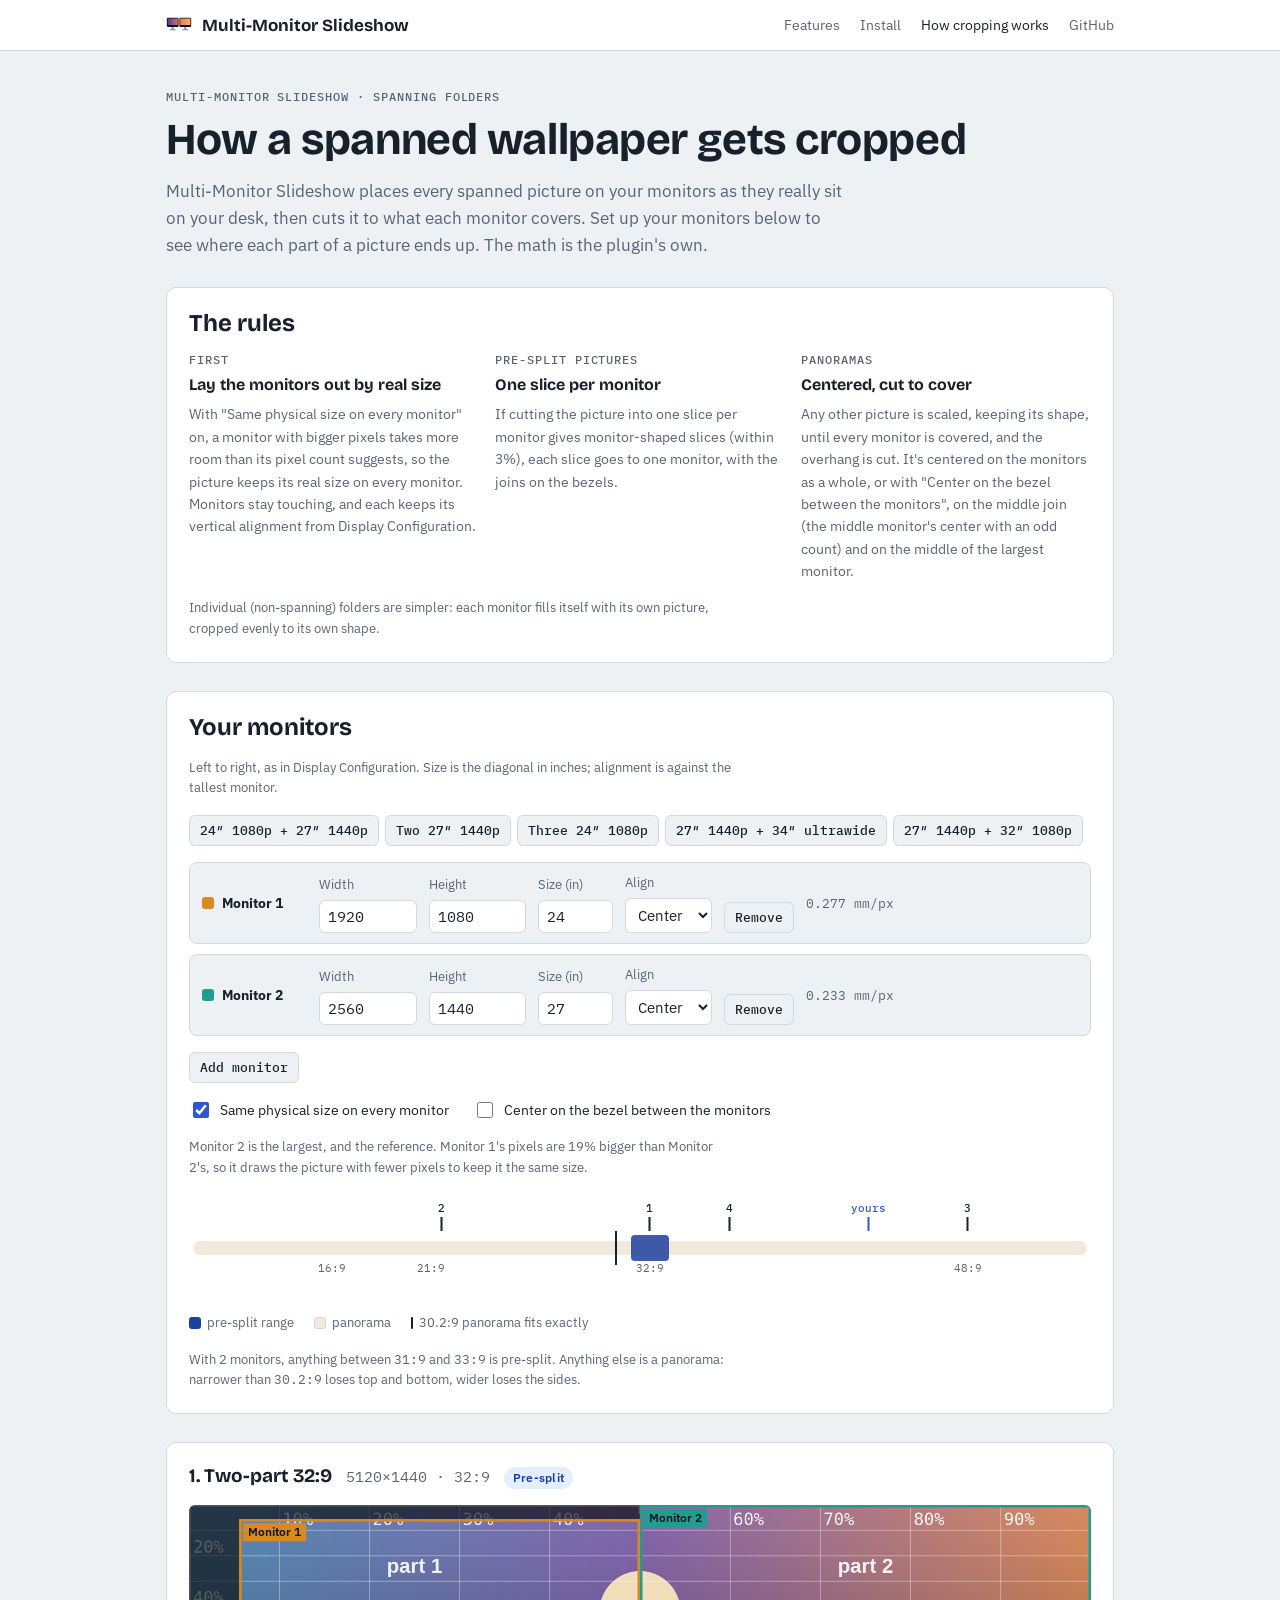
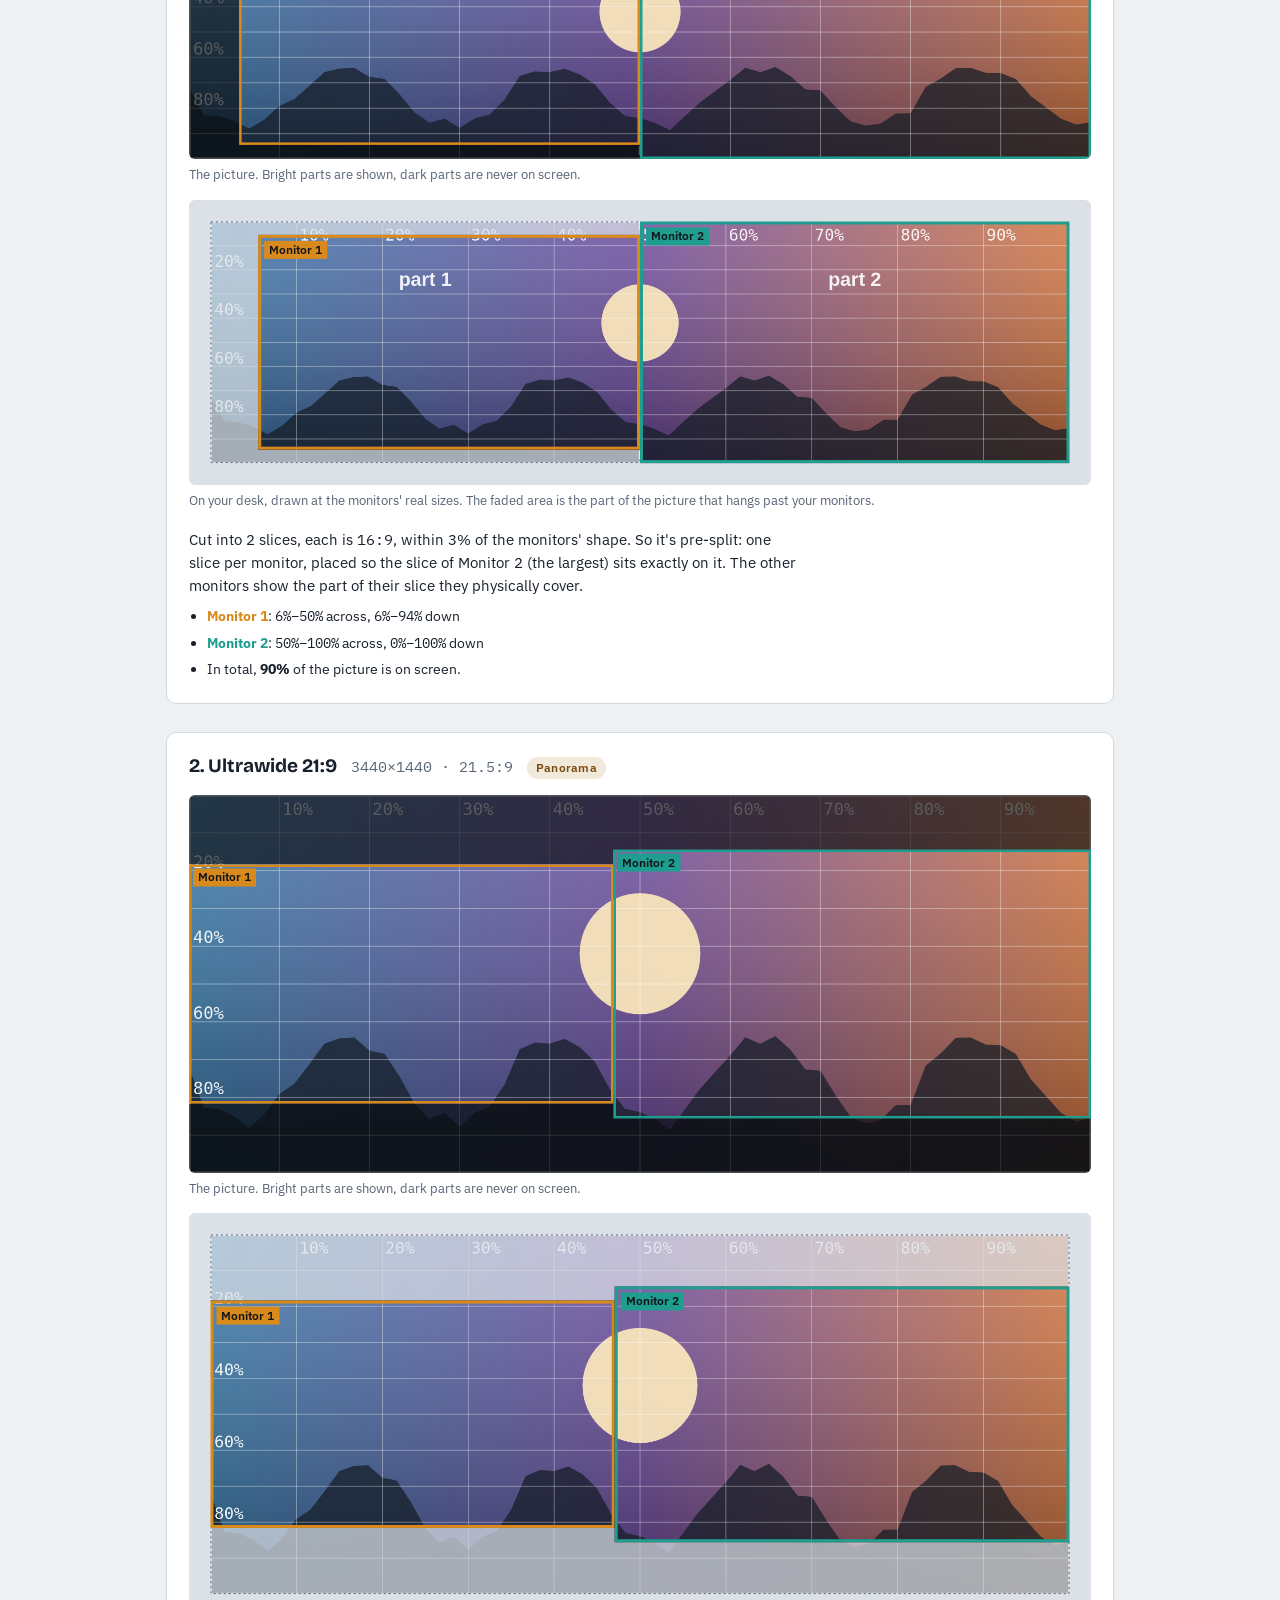
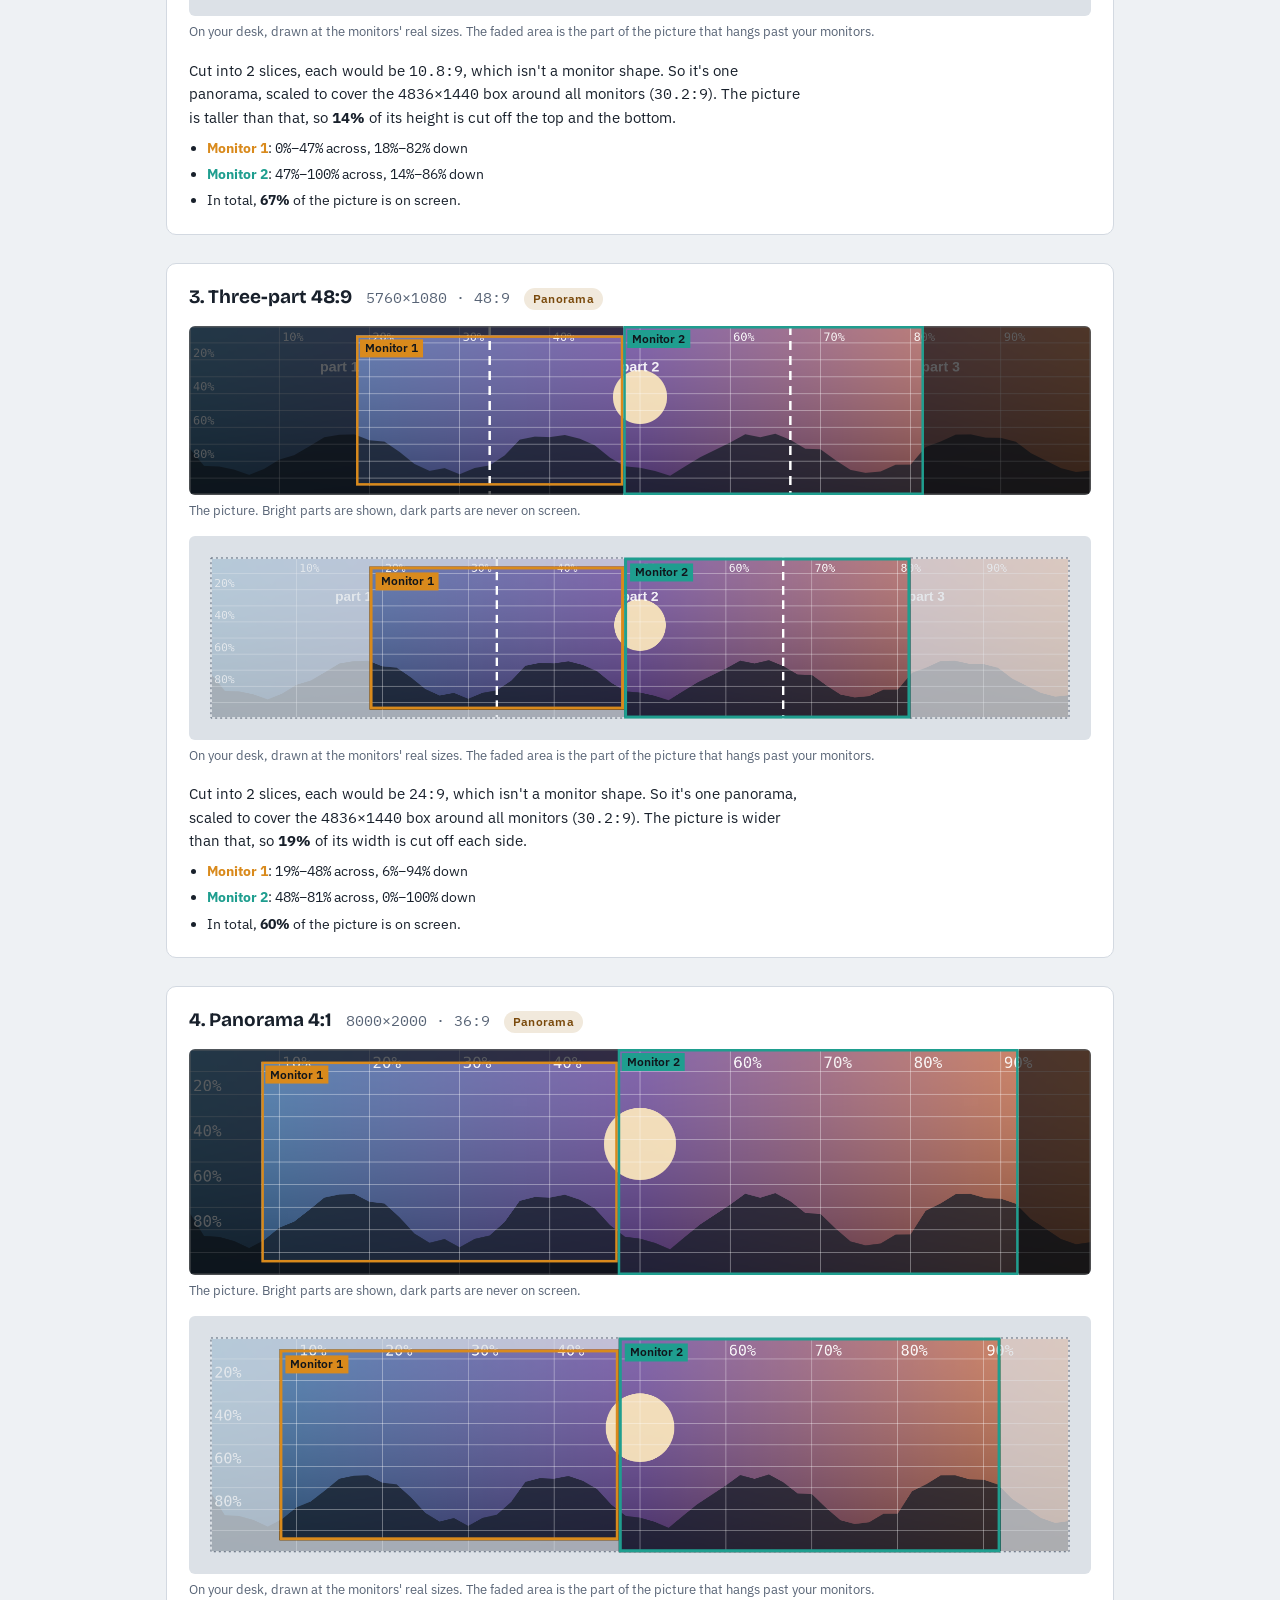
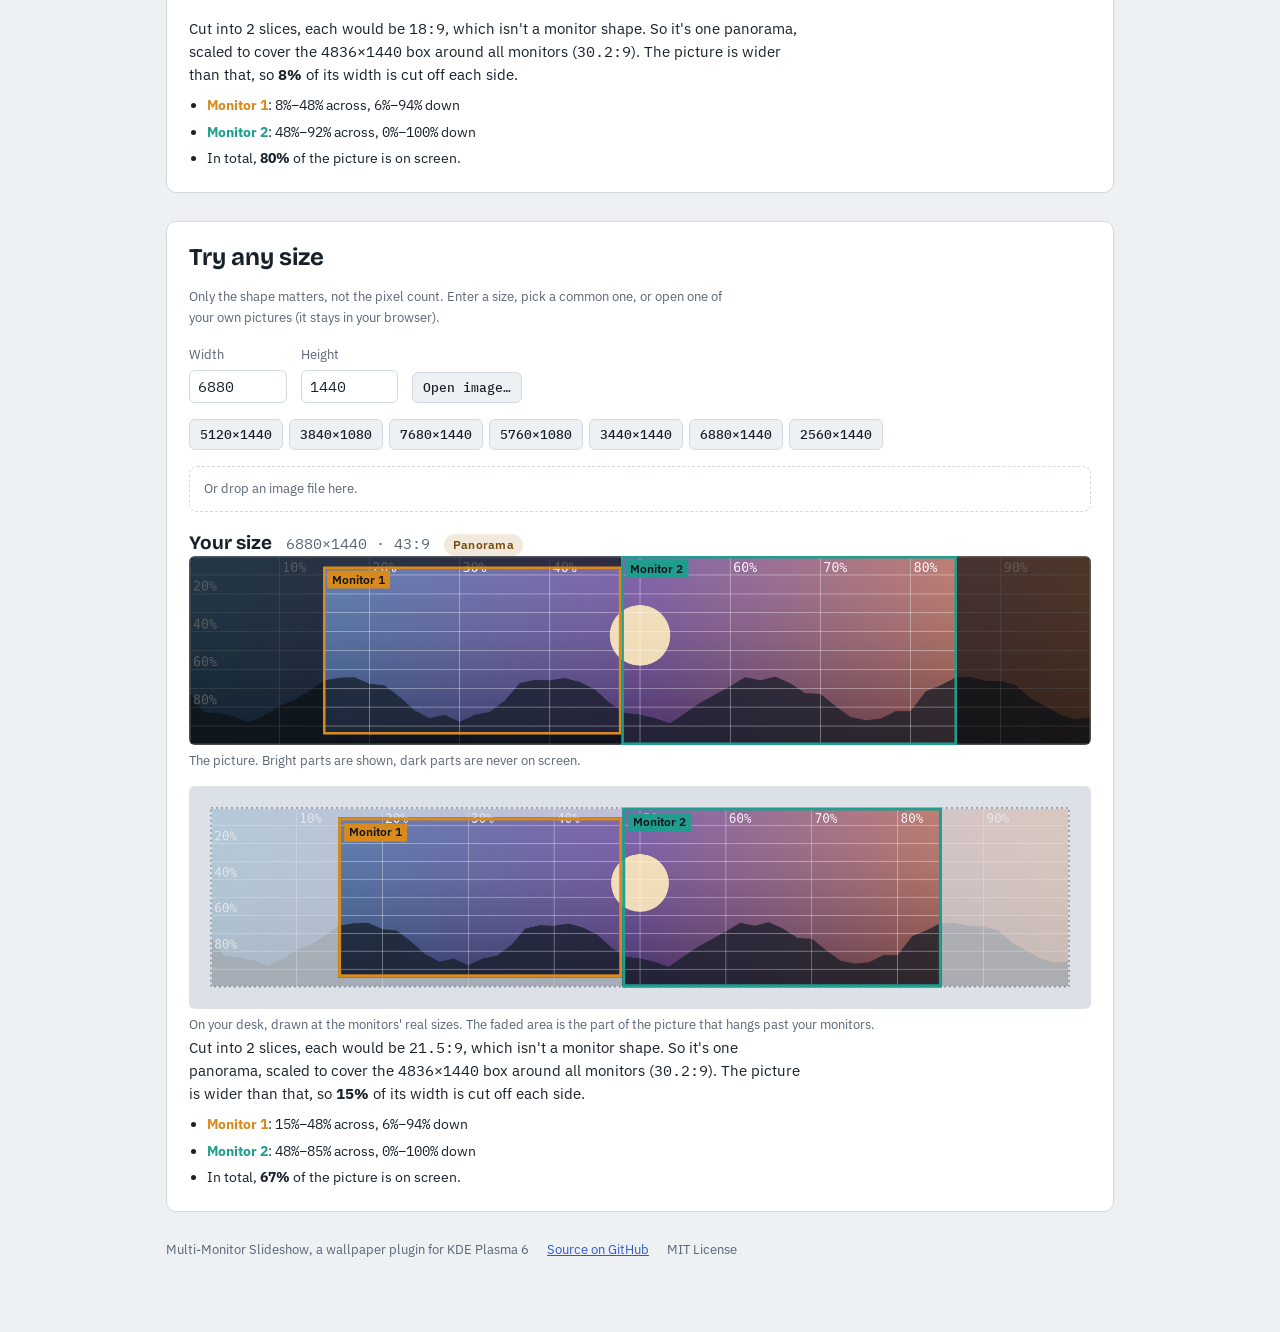
==== docs/cropping.html @ fcab21d2 "Spanned-image settings: monitor size corrections, clearer options - Monitor Sizes… lists each monito" ====
<!doctype html>
<html lang="en">
<head>
<meta charset="utf-8">
<meta name="viewport" content="width=device-width,initial-scale=1">
<title>How Cropping Works · Multi-Monitor Slideshow</title>
<meta name="description" content="How the Multi-Monitor Slideshow wallpaper plugin for KDE Plasma places a spanned picture on your monitors, with your own layout and pictures.">
<link rel="icon" href="images/icon.svg" type="image/svg+xml">
<link rel="preconnect" href="https://fonts.googleapis.com">
<link rel="preconnect" href="https://fonts.gstatic.com" crossorigin>
<link rel="stylesheet" href="https://fonts.googleapis.com/css2?family=Bricolage+Grotesque:opsz,wght@12..96,600;12..96,700&family=IBM+Plex+Mono:wght@400;500&family=IBM+Plex+Sans:wght@400;500;600&display=swap">
<link rel="stylesheet" href="style.css">
</head>
<body>
<nav class="site-nav" aria-label="Site">
  <div class="inner">
    <a class="brand" href="./"><img src="images/icon.svg" alt="">Multi-Monitor Slideshow</a>
    <a href="./#features">Features</a>
    <a href="./#install">Install</a>
    <a href="cropping.html" aria-current="page">How cropping works</a>
    <a href="https://github.com/VasilKalchev/plasma-multi-monitor-slideshow">GitHub</a>
  </div>
</nav>
<div class="wrap">
  <header class="page-head">
    <span class="eyebrow">Multi-Monitor Slideshow · spanning folders</span>
    <h1>How a spanned wallpaper gets cropped</h1>
    <p class="lede">Multi-Monitor Slideshow places every spanned picture on your monitors as they really sit on your desk, then cuts it to what each monitor covers. Set up your monitors below to see where each part of a picture ends up. The math is the plugin's own.</p>
  </header>

  <section class="panel" aria-labelledby="rules-h">
    <h2 id="rules-h">The rules</h2>
    <div class="rules">
      <div class="rule">
        <span class="eyebrow">First</span>
        <b>Lay the monitors out by real size</b>
        <p>With "Same physical size on every monitor" on, a monitor with bigger pixels takes more room than its pixel count suggests, so the picture keeps its real size on every monitor. Monitors stay touching, and each keeps its vertical alignment from Display Configuration.</p>
      </div>
      <div class="rule">
        <span class="eyebrow">Pre-split pictures</span>
        <b>One slice per monitor</b>
        <p>If cutting the picture into one slice per monitor gives monitor-shaped slices (within 3%), each slice goes to one monitor, with the joins on the bezels.</p>
      </div>
      <div class="rule">
        <span class="eyebrow">Panoramas</span>
        <b>Centered, cut to cover</b>
        <p>Any other picture is scaled, keeping its shape, until every monitor is covered, and the overhang is cut. It's centered on the monitors as a whole, or with "Center on the bezel between the monitors", on the middle join (the middle monitor's center with an odd count) and on the middle of the largest monitor.</p>
      </div>
    </div>
    <p class="note">Individual (non-spanning) folders are simpler: each monitor fills itself with its own picture, cropped evenly to its own shape.</p>
  </section>

  <section class="panel" aria-labelledby="layout-h">
    <h2 id="layout-h">Your monitors</h2>
    <p class="note">Left to right, as in Display Configuration. Size is the diagonal in inches; alignment is against the tallest monitor.</p>
    <div class="presets" id="setupPresets" aria-label="Example setups"></div>
    <div class="mons" id="mons"></div>
    <div><button type="button" id="addMon">Add monitor</button></div>
    <div class="controls">
      <label class="toggle"><input type="checkbox" id="physToggle" checked> Same physical size on every monitor</label>
      <label class="toggle"><input type="checkbox" id="joinToggle"> Center on the bezel between the monitors</label>
    </div>
    <p class="pitch" id="pitchNote"></p>
    <div class="ruler" id="ruler" aria-label="Picture shapes, as width to height"></div>
    <div class="legend" id="legend"></div>
    <p class="note" id="rulerNote"></p>
  </section>

  <div id="cases" style="display:grid;gap:28px"></div>

  <section class="panel" aria-labelledby="try-h">
    <h2 id="try-h">Try any size</h2>
    <p class="note">Only the shape matters, not the pixel count. Enter a size, pick a common one, or open one of your own pictures (it stays in your browser).</p>
    <div class="try-controls">
      <label class="field">Width <input id="tw" type="number" min="1" value="6880" inputmode="numeric"></label>
      <label class="field">Height <input id="th" type="number" min="1" value="1440" inputmode="numeric"></label>
      <label class="filebtn">Open image…<input id="tfile" type="file" accept="image/*"></label>
    </div>
    <div class="presets" id="presets"></div>
    <div class="drop" id="drop">Or drop an image file here.</div>
    <div id="tryCase"></div>
  </section>

  <footer class="site-footer">
    <span>Multi-Monitor Slideshow, a wallpaper plugin for KDE Plasma 6</span>
    <a href="https://github.com/VasilKalchev/plasma-multi-monitor-slideshow">Source on GitHub</a>
    <span>MIT License</span>
  </footer>
</div>

<script>
(function () {
  // Example layouts: resolution, diagonal in inches, and vertical alignment
  // against the tallest monitor.
  const SETUPS = [
    { label: "24″ 1080p + 27″ 1440p", mons: [[1920, 1080, 24, "center"], [2560, 1440, 27, "center"]] },
    { label: "Two 27″ 1440p", mons: [[2560, 1440, 27, "center"], [2560, 1440, 27, "center"]] },
    { label: "Three 24″ 1080p", mons: [[1920, 1080, 24, "center"], [1920, 1080, 24, "center"], [1920, 1080, 24, "center"]] },
    { label: "27″ 1440p + 34″ ultrawide", mons: [[2560, 1440, 27, "bottom"], [3440, 1440, 34, "bottom"]] },
    { label: "27″ 1440p + 32″ 1080p", mons: [[2560, 1440, 27, "bottom"], [1920, 1080, 32, "bottom"]] },
  ];
  const EXAMPLES = [
    { title: "Two-part 32:9", iw: 5120, ih: 1440 },
    { title: "Ultrawide 21:9", iw: 3440, ih: 1440 },
    { title: "Three-part 48:9", iw: 5760, ih: 1080 },
    { title: "Panorama 4:1", iw: 8000, ih: 2000 },
  ];
  const PRESETS = [[5120, 1440], [3840, 1080], [7680, 1440], [5760, 1080], [3440, 1440], [6880, 1440], [2560, 1440]];
  const MAX_MONS = 5;

  const state = {
    mons: [], join: false, phys: true,
    custom: { iw: 6880, ih: 1440, img: null },
  };
  function loadSetup(s) {
    state.mons = s.mons.map(([w, h, diag, align]) => ({ w, h, diag, align }));
  }
  loadSetup(SETUPS[0]);

  const colorOf = i => "--c-m" + (i % 5 + 1);
  const valid = m => m.w > 0 && m.h > 0 && m.diag > 0;

  // Monitors in Display Configuration terms: pixel positions, left to right.
  function screens() {
    const ms = state.mons;
    const maxH = Math.max(...ms.map(m => m.h));
    let x = 0;
    return ms.map((m, i) => {
      const mmW = m.diag * 25.4 * m.w / Math.hypot(m.w, m.h);
      const y = m.align === "top" ? 0 : m.align === "bottom" ? maxH - m.h : Math.round((maxH - m.h) / 2);
      const s = { i, name: "Monitor " + (i + 1), x, y, w: m.w, h: m.h, mmW, diag: m.diag, density: m.w / mmW, color: colorOf(i) };
      x += m.w;
      return s;
    });
  }

  // ---- geometry: a straight port of desk.js and computeGeomFor() in main.qml ----
  function deskLayout(sc) {
    const list = sc.map(s => ({ ...s }));
    const known = list.every(d => isFinite(d.density) && d.density > 0);
    const usePhys = state.phys && known;
    const size = d => usePhys ? (d.w / d.density) * (d.h / d.density) : d.w * d.h;
    let ref = null;
    list.forEach(d => { if (!ref || size(d) > size(ref)) ref = d; });
    list.sort((a, b) => (a.x - b.x) || (a.y - b.y));
    const refIndex = list.indexOf(ref);
    list.forEach(e => {
      e.f = usePhys ? ref.density / e.density : 1;
      e.dw = e.w * e.f; e.dh = e.h * e.f;
      const dh = ref.h - e.h;
      e.dy = Math.abs(dh) < 1 ? e.y : ref.y + (e.y - ref.y) / dh * (ref.h - e.dh);
    });
    ref.dx = ref.x;
    for (let l = refIndex - 1; l >= 0; l--) {
      const gap = list[l + 1].x - (list[l].x + list[l].w);
      list[l].dx = list[l + 1].dx - gap - list[l].dw;
    }
    for (let r = refIndex + 1; r < list.length; r++) {
      const gap = list[r].x - (list[r - 1].x + list[r - 1].w);
      list[r].dx = list[r - 1].dx + list[r - 1].dw + gap;
    }
    let x0 = Infinity, y0 = Infinity, x1 = -Infinity, y1 = -Infinity;
    list.forEach(e => { x0 = Math.min(x0, e.dx); y0 = Math.min(y0, e.dy); x1 = Math.max(x1, e.dx + e.dw); y1 = Math.max(y1, e.dy + e.dh); });
    return { list, ref, refIndex, box: { x: x0, y: y0, w: x1 - x0, h: y1 - y0 } };
  }
  function middleJoinX(desk) {
    const n = desk.list.length;
    if (n % 2 === 0) return desk.list[n / 2].dx;
    const mid = desk.list[(n - 1) / 2];
    return mid.dx + mid.dw / 2;
  }
  function joinBox(desk) {
    const cx = middleJoinX(desk), cy = desk.ref.dy + desk.ref.dh / 2, b = desk.box;
    const hw = Math.max(cx - b.x, b.x + b.w - cx), hh = Math.max(cy - b.y, b.y + b.h - cy);
    return { x: cx - hw, y: cy - hh, w: 2 * hw, h: 2 * hh };
  }
  // Where the picture sits on the desk for one monitor: the kind of
  // placement, its box, and desk = origin + source * k.
  function place(desk, me, iw, ih) {
    const n = desk.list.length;
    let kind, box, stretch = false;
    const unitAspect = (iw / n) / ih, myAspect = me.w / me.h;
    if (Math.abs(unitAspect - myAspect) / myAspect < 0.03) {
      kind = "split"; stretch = true;
      box = { x: desk.ref.dx - desk.refIndex * desk.ref.dw, y: desk.ref.dy, w: desk.ref.dw * n, h: desk.ref.dh };
    } else if (state.join) { kind = "join"; box = joinBox(desk); }
    else { kind = "pano"; box = desk.box; }
    if (stretch) return { kind, box, ox: box.x, oy: box.y, kx: box.w / iw, ky: box.h / ih };
    const s = Math.max(box.w / iw, box.h / ih);
    return { kind, box, ox: box.x + (box.w - iw * s) / 2, oy: box.y + (box.h - ih * s) / 2, kx: s, ky: s };
  }
  function clipRect(r, c) {
    const x0 = Math.max(r.x, c.x), y0 = Math.max(r.y, c.y), x1 = Math.min(r.x + r.w, c.x + c.w), y1 = Math.min(r.y + r.h, c.y + c.h);
    return x1 > x0 && y1 > y0 ? { x: x0, y: y0, w: x1 - x0, h: y1 - y0 } : null;
  }
  // The part of the picture a monitor shows (src, in picture pixels), and
  // where that lands on the desk (dst).
  function region(me, p, iw, ih) {
    const vis = clipRect({ x: me.dx, y: me.dy, w: me.dw, h: me.dh }, p.box);
    if (!vis) return null;
    const src = clipRect({ x: (vis.x - p.ox) / p.kx, y: (vis.y - p.oy) / p.ky, w: vis.w / p.kx, h: vis.h / p.ky }, { x: 0, y: 0, w: iw, h: ih });
    if (!src) return null;
    return { src, dst: { x: p.ox + src.x * p.kx, y: p.oy + src.y * p.ky, w: src.w * p.kx, h: src.h * p.ky } };
  }
  function analyse(iw, ih) {
    const desk = deskLayout(screens());
    const per = desk.list.map(me => { const p = place(desk, me, iw, ih); return { me, p, reg: region(me, p, iw, ih) }; });
    const kinds = [...new Set(per.map(q => q.p.kind))];
    return { desk, per, kind: kinds.length === 1 ? kinds[0] : "mixed" };
  }

  // ---- drawing ----
  const css = n => getComputedStyle(document.documentElement).getPropertyValue(n).trim();
  const fmt = v => v.toFixed(2).replace(/0$/, "");
  // A shape as width:9, like 16:9 or 32:9.
  const ar = r => { const v = Math.round(r * 90) / 10; return (Number.isInteger(v) ? v : v.toFixed(1)) + ":9"; };
  const pct = v => Math.round(v * 100) + "%";
  const R = v => Math.round(v);

  const patternCache = new Map();
  function pattern(iw, ih, seams) {
    const key = iw + "x" + ih + ":" + seams;
    if (patternCache.has(key)) return patternCache.get(key);
    const W = 1800, H = Math.max(60, Math.round(W * ih / iw));
    const c = document.createElement("canvas"); c.width = W; c.height = H;
    const x = c.getContext("2d");
    const g = x.createLinearGradient(0, 0, W, 0);
    g.addColorStop(0, "hsl(205,55%,42%)"); g.addColorStop(0.5, "hsl(265,38%,44%)"); g.addColorStop(1, "hsl(22,62%,52%)");
    x.fillStyle = g; x.fillRect(0, 0, W, H);
    const v = x.createLinearGradient(0, 0, 0, H);
    v.addColorStop(0, "rgba(255,255,255,0.18)"); v.addColorStop(1, "rgba(0,0,0,0.35)");
    x.fillStyle = v; x.fillRect(0, 0, W, H);
    const r = Math.min(H, W) * 0.16;
    x.fillStyle = "rgba(255,236,190,0.9)"; x.beginPath(); x.arc(W / 2, H * 0.42, r, 0, 7); x.fill();
    let seed = 7; const rnd = () => (seed = (seed * 16807) % 2147483647) / 2147483647;
    x.fillStyle = "rgba(20,28,38,0.72)"; x.beginPath(); x.moveTo(0, H);
    for (let i = 0; i <= 60; i++) x.lineTo(W * i / 60, H * (0.72 + 0.12 * Math.sin(i * 0.45) + 0.06 * rnd()));
    x.lineTo(W, H); x.fill();
    x.strokeStyle = "rgba(255,255,255,0.35)"; x.lineWidth = 2;
    const fs = Math.max(14, Math.min(34, H * 0.07));
    x.font = `500 ${fs}px "IBM Plex Mono", monospace`; x.fillStyle = "rgba(255,255,255,0.9)";
    for (let i = 1; i < 10; i++) {
      const gx = W * i / 10; x.beginPath(); x.moveTo(gx, 0); x.lineTo(gx, H); x.stroke();
      x.fillText(i * 10 + "%", gx + 6, fs + 6);
      const gy = H * i / 10; x.beginPath(); x.moveTo(0, gy); x.lineTo(W, gy); x.stroke();
      if (i % 2 === 0 && H > 160) x.fillText(i * 10 + "%", 8, gy - 6);
    }
    x.strokeStyle = "rgba(255,255,255,0.8)"; x.lineWidth = 3; x.strokeRect(1.5, 1.5, W - 3, H - 3);
    if (seams > 1) {
      x.setLineDash([18, 12]); x.strokeStyle = "#fff"; x.lineWidth = 5;
      for (let k = 1; k < seams; k++) { x.beginPath(); x.moveTo(W * k / seams, 0); x.lineTo(W * k / seams, H); x.stroke(); }
      x.setLineDash([]);
      x.font = `600 ${fs * 1.2}px "IBM Plex Sans", sans-serif`; x.textAlign = "center";
      for (let k = 0; k < seams; k++) x.fillText("part " + (k + 1), W * (k + 0.5) / seams, H * 0.2 + fs);
      x.textAlign = "start";
    }
    patternCache.set(key, c);
    return c;
  }
  // A picture made of monitor-shaped parts gets its joins drawn, so you can
  // see where they land.
  function seamsFor(iw, ih) {
    for (let n = 2; n <= MAX_MONS; n++) {
      if (state.mons.some(m => Math.abs((iw / n) / ih - m.w / m.h) / (m.w / m.h) < 0.03)) return n;
    }
    return 0;
  }
  function setupCanvas(cv, aspect) {
    const w = cv.clientWidth || cv.parentElement.clientWidth || 600;
    const h = Math.max(50, Math.round(w / aspect));
    const dpr = window.devicePixelRatio || 1;
    cv.style.height = h + "px"; cv.width = Math.round(w * dpr); cv.height = Math.round(h * dpr);
    const ctx = cv.getContext("2d"); ctx.setTransform(dpr, 0, 0, dpr, 0, 0);
    return { ctx, w, h };
  }
  function label(ctx, text, x, y, color, maxW) {
    ctx.font = '600 12px "IBM Plex Sans", sans-serif';
    const tw = Math.min(ctx.measureText(text).width, maxW ? maxW - 8 : 999);
    if (tw < 12) return;
    ctx.fillStyle = color; ctx.fillRect(x, y, tw + 10, 18);
    ctx.fillStyle = "#10151b"; ctx.fillText(text, x + 5, y + 13, tw);
  }
  function imageFor(spec) { return spec.img || pattern(spec.iw, spec.ih, seamsFor(spec.iw, spec.ih)); }

  function drawSource(cv, spec, A) {
    const { ctx, w, h } = setupCanvas(cv, spec.iw / spec.ih);
    const img = imageFor(spec);
    const sx = img.width / spec.iw, sy = img.height / spec.ih, kx = w / spec.iw, ky = h / spec.ih;
    ctx.drawImage(img, 0, 0, w, h);
    ctx.fillStyle = "rgba(8,11,15,0.66)"; ctx.fillRect(0, 0, w, h);
    A.per.forEach(q => { if (!q.reg) return; const r = q.reg.src;
      ctx.drawImage(img, r.x * sx, r.y * sy, r.w * sx, r.h * sy, r.x * kx, r.y * ky, r.w * kx, r.h * ky); });
    A.per.forEach(q => { if (!q.reg) return; const r = q.reg.src, col = css(q.me.color);
      ctx.strokeStyle = col; ctx.lineWidth = 2.5; ctx.strokeRect(r.x * kx + 1.25, r.y * ky + 1.25, r.w * kx - 2.5, r.h * ky - 2.5);
      if (r.h * ky > 24) label(ctx, q.me.name, r.x * kx + 4, r.y * ky + 4, col, r.w * kx); });
  }

  function drawDesk(cv, spec, A) {
    const ref = A.per.find(q => q.me === A.desk.ref) || A.per[0];
    const p = ref.p, gr = { x: p.ox, y: p.oy, w: spec.iw * p.kx, h: spec.ih * p.ky };
    const rects = [A.desk.box, gr];
    let x0 = Math.min(...rects.map(r => r.x)), y0 = Math.min(...rects.map(r => r.y));
    let x1 = Math.max(...rects.map(r => r.x + r.w)), y1 = Math.max(...rects.map(r => r.y + r.h));
    const pad = (x1 - x0) * 0.025; x0 -= pad; x1 += pad; y0 -= pad; y1 += pad;
    const { ctx, w } = setupCanvas(cv, (x1 - x0) / (y1 - y0));
    const k = w / (x1 - x0), T = (x, y) => [(x - x0) * k, (y - y0) * k];
    const img = imageFor(spec), sx = img.width / spec.iw, sy = img.height / spec.ih;
    ctx.globalAlpha = 0.28; const [gx, gy] = T(gr.x, gr.y); ctx.drawImage(img, gx, gy, gr.w * k, gr.h * k); ctx.globalAlpha = 1;
    ctx.strokeStyle = css("--muted"); ctx.lineWidth = 1; ctx.setLineDash([2, 3]); ctx.strokeRect(gx + .5, gy + .5, gr.w * k - 1, gr.h * k - 1); ctx.setLineDash([]);
    A.per.forEach(q => {
      const m = q.me, [mx, my] = T(m.dx, m.dy);
      ctx.fillStyle = "#000"; ctx.fillRect(mx, my, m.dw * k, m.dh * k);
      if (q.reg) { const r = q.reg.src, d = q.reg.dst, [dx, dy] = T(d.x, d.y);
        ctx.drawImage(img, r.x * sx, r.y * sy, r.w * sx, r.h * sy, dx, dy, d.w * k, d.h * k); }
      const col = css(m.color);
      ctx.strokeStyle = col; ctx.lineWidth = 3; ctx.strokeRect(mx + 1.5, my + 1.5, m.dw * k - 3, m.dh * k - 3);
      label(ctx, m.name, mx + 6, my + 6, col, m.dw * k);
    });
  }

  function explain(spec, A) {
    const { iw, ih } = spec, a = iw / ih, n = A.per.length, ref = A.desk.ref, out = [];
    const refName = n > 1 ? `${ref.name} (the largest)` : ref.name;
    const cut = (box) => {
      const ba = box.w / box.h;
      if (a > ba * 1.001) return `The picture is wider than that, so <b>${pct((1 - ba / a) / 2)}</b> of its width is cut off each side.`;
      if (a < ba * 0.999) return `The picture is taller than that, so <b>${pct((1 - a / ba) / 2)}</b> of its height is cut off the top and the bottom.`;
      return `The picture has exactly that shape, so it fits without cutting.`;
    };
    if (A.kind === "join") {
      const b = A.per[0].p.box;
      out.push(`<p>${n > 1 ? `Cut into ${n} slices, each would be <span class="num">${ar((iw / n) / ih)}</span>, which isn't a monitor shape. So it's a panorama. ` : ""}Centered on the ${n % 2 === 0 ? "middle join" : "middle monitor"} and on the middle of ${refName}, it has to cover a <span class="num">${R(b.w)}×${R(b.h)}</span> box (<span class="num">${ar(b.w / b.h)}</span>, in ${ref.name}'s pixels) to reach every monitor. ${cut(b)}</p>`);
    } else if (A.kind === "split") {
      out.push(n > 1
        ? `<p>Cut into ${n} slices, each is <span class="num">${ar((iw / n) / ih)}</span>, within 3% of the monitors' shape. So it's pre-split: one slice per monitor, placed so the slice of ${refName} sits exactly on it. The other monitors show the part of their slice they physically cover.</p>`
        : `<p>The picture has the monitor's shape (within 3%), so it fills the monitor.</p>`);
    } else if (A.kind === "pano") {
      const b = A.desk.box;
      out.push(`<p>${n > 1 ? `Cut into ${n} slices, each would be <span class="num">${ar((iw / n) / ih)}</span>, which isn't a monitor shape. So it's one panorama, scaled` : "It's scaled"} to cover the <span class="num">${R(b.w)}×${R(b.h)}</span> box around ${n > 1 ? "all monitors" : "the monitor"} (<span class="num">${ar(b.w / b.h)}</span>). ${cut(b)}</p>`);
    } else {
      out.push(`<p>Your monitors have different shapes, and each runs the pre-split test against its own shape: this picture is pre-split for some and a panorama for others. Expect a mismatch at the joins.</p>`);
    }
    const tot = A.per.reduce((s, q) => s + (q.reg ? q.reg.src.w * q.reg.src.h : 0), 0) / (iw * ih);
    out.push(`<ul>${A.per.map(q => q.reg
      ? `<li><b style="color:var(${q.me.color})">${q.me.name}</b>: <span class="num">${pct(q.reg.src.x / iw)}–${pct((q.reg.src.x + q.reg.src.w) / iw)}</span> across, <span class="num">${pct(q.reg.src.y / ih)}–${pct((q.reg.src.y + q.reg.src.h) / ih)}</span> down</li>`
      : `<li><b>${q.me.name}</b>: nothing</li>`).join("")}<li>In total, <b>${pct(Math.min(1, tot))}</b> of the picture is on screen.</li></ul>`);
    return out.join("");
  }

  const KIND_CHIP = { join: ["pano", "Panorama on the join"], split: ["split", "Pre-split"], pano: ["pano", "Panorama"], mixed: ["pano", "Mixed"] };
  function renderCase(host, spec) {
    const A = analyse(spec.iw, spec.ih), [cls, txt] = KIND_CHIP[A.kind];
    host.innerHTML = `
      <div class="case-head"><h3></h3><span class="num" style="color:var(--muted)">${spec.sizeLabel} · ${ar(spec.iw / spec.ih)}</span><span class="chip ${cls}">${txt}</span></div>
      <div class="views">
        <figure><canvas class="c-src"></canvas><figcaption>The picture. Bright parts are shown, dark parts are never on screen.</figcaption></figure>
        <figure><canvas class="c-desk"></canvas><figcaption>On your desk, drawn at the monitors' real sizes. The faded area is the part of the picture that hangs past your monitors.</figcaption></figure>
      </div>
      <div class="facts">${explain(spec, A)}</div>`;
    host.querySelector("h3").textContent = spec.title;
    drawSource(host.querySelector(".c-src"), spec, A);
    drawDesk(host.querySelector(".c-desk"), spec, A);
  }

  // ---- monitor editor ----
  const monsEl = document.getElementById("mons");
  function renderMonitors() {
    monsEl.innerHTML = "";
    state.mons.forEach((m, i) => {
      const row = document.createElement("div");
      row.className = "monrow";
      row.innerHTML = `
        <span class="mon"><i class="sw" style="background:var(${colorOf(i)})"></i><b>Monitor ${i + 1}</b></span>
        <label class="field">Width <input type="number" min="1" inputmode="numeric" data-f="w" value="${m.w}"></label>
        <label class="field">Height <input type="number" min="1" inputmode="numeric" data-f="h" value="${m.h}"></label>
        <label class="field">Size (in) <input class="short" type="number" min="1" step="0.1" inputmode="decimal" data-f="diag" value="${m.diag}"></label>
        <label class="field">Align <select data-f="align">
          <option value="top">Top</option><option value="center">Center</option><option value="bottom">Bottom</option>
        </select></label>
        <button type="button" class="rm" aria-label="Remove monitor ${i + 1}">Remove</button>
        <span class="num dim" data-pitch></span>`;
      row.querySelector("select").value = m.align;
      row.querySelectorAll("[data-f]").forEach(el => el.addEventListener("input", () => {
        const f = el.dataset.f;
        m[f] = f === "align" ? el.value : parseFloat(el.value);
        if (state.mons.every(valid)) renderAll();
      }));
      const rm = row.querySelector(".rm");
      rm.disabled = state.mons.length <= 1;
      rm.addEventListener("click", () => { state.mons.splice(i, 1); renderMonitors(); renderAll(); });
      monsEl.appendChild(row);
    });
    document.getElementById("addMon").disabled = state.mons.length >= MAX_MONS;
  }
  document.getElementById("addMon").addEventListener("click", () => {
    const last = state.mons[state.mons.length - 1];
    state.mons.push({ ...last });
    renderMonitors(); renderAll();
  });
  const setupEl = document.getElementById("setupPresets");
  SETUPS.forEach(s => {
    const b = document.createElement("button"); b.type = "button"; b.textContent = s.label;
    b.addEventListener("click", () => { loadSetup(s); renderMonitors(); renderAll(); });
    setupEl.appendChild(b);
  });

  // ---- setup panel ----
  function renderSetup() {
    const sc = screens(), desk = deskLayout(sc), n = sc.length;
    monsEl.querySelectorAll("[data-pitch]").forEach((el, i) => {
      el.textContent = sc[i] ? `${(sc[i].mmW / sc[i].w).toFixed(3)} mm/px` : "";
    });
    const ref = desk.ref, others = desk.list.filter(s => s !== ref);
    const ratio = s => ref.density / s.density;
    const differ = others.filter(s => Math.abs(ratio(s) - 1) > 0.005);
    const bigger = s => `${s.name}'s pixels are ${pct(Math.abs(ratio(s) - 1))} ${ratio(s) > 1 ? "bigger" : "smaller"} than ${ref.name}'s`;
    let pitch;
    if (n === 1) pitch = "With one monitor, spanned pictures are placed like individual ones.";
    else if (differ.length === 0) pitch = `All monitors have the same pixel size, so the picture is laid out pixel for pixel. ${ref.name} is the reference.`;
    else if (state.phys) pitch = `${ref.name} is the largest, and the reference. ` + differ.map(s => `${bigger(s)}, so it draws the picture with ${ratio(s) > 1 ? "fewer" : "more"} pixels to keep it the same size.`).join(" ");
    else pitch = `Pixel for pixel: ${differ.map(s => `${bigger(s)}, so the picture looks ${pct(Math.abs(ratio(s) - 1))} ${ratio(s) > 1 ? "bigger" : "smaller"} there.`).join(" ")}`;
    document.getElementById("pitchNote").textContent = pitch;

    const shapes = [...new Set(desk.list.map(s => (s.w / s.h).toFixed(4)))].map(Number);
    const b = state.join ? joinBox(desk) : desk.box, fa = b.w / b.h;
    const aspects = [fa, n * Math.max(...shapes) * 1.03, state.custom.iw / state.custom.ih, ...EXAMPLES.map(e => e.iw / e.ih)];
    const lo = 1, hi = Math.max(5, Math.ceil(Math.max(...aspects) + 0.5));
    const P = v => ((Math.min(hi, Math.max(lo, v)) - lo) / (hi - lo) * 100) + "%";
    let html = `<div class="track"></div>`;
    shapes.forEach(m => { const x = n * m * 0.97, y = n * m * 1.03; html += `<div class="band" style="left:${P(x)};width:calc(${P(y)} - ${P(x)})"></div>`; });
    html += `<div class="fit" style="left:${P(fa)}"></div>`;
    const legend = `<span><i class="sw" style="background:var(--chip-split-ink)"></i>pre-split range</span><span><i class="sw" style="background:var(--chip-pano);border:1px solid var(--line)"></i>panorama</span><span><i class="sw" style="background:var(--ink);width:2px"></i>${ar(fa)} panorama fits exactly</span>`;
    const pano = `Anything else is a panorama${state.join ? ", centered on the join" : ""}: narrower than <span class="num">${ar(fa)}</span> loses top and bottom, wider loses the sides.`;
    const note = shapes.length === 1
      ? `With ${n} monitor${n > 1 ? "s" : ""}, anything between <span class="num">${ar(n * shapes[0] * 0.97)}</span> and <span class="num">${ar(n * shapes[0] * 1.03)}</span> is pre-split. ${pano}`
      : `Your monitors have different shapes, so each runs the pre-split test for its own shape (one band each). ${pano}`;
    [16, 21, 32, 48, 64].forEach(w => { if (w / 9 > lo && w / 9 <= hi) html += `<span class="tick" style="left:${P(w / 9)}">${w}:9</span>`; });
    EXAMPLES.forEach((e, i) => { html += `<span class="mk" style="left:${P(e.iw / e.ih)}">${i + 1}</span>`; });
    const c = state.custom; html += `<span class="mk" style="left:${P(c.iw / c.ih)};color:var(--accent)">yours</span>`;
    document.getElementById("ruler").innerHTML = html;
    document.getElementById("legend").innerHTML = legend;
    document.getElementById("rulerNote").innerHTML = note;
  }

  // ---- page ----
  const casesEl = document.getElementById("cases");
  const hosts = EXAMPLES.map(() => { const d = document.createElement("section"); d.className = "case"; casesEl.appendChild(d); return d; });
  const tryHost = document.getElementById("tryCase");
  function renderTry() {
    const c = state.custom;
    renderCase(tryHost, { title: c.img ? c.label : "Your size", sizeLabel: `${c.iw}×${c.ih}`, iw: c.iw, ih: c.ih, img: c.img });
  }
  function renderAll() {
    renderSetup();
    EXAMPLES.forEach((e, i) => renderCase(hosts[i], { ...e, title: `${i + 1}. ${e.title}`, sizeLabel: `${e.iw}×${e.ih}` }));
    renderTry();
  }

  document.getElementById("joinToggle").addEventListener("change", e => { state.join = e.target.checked; renderAll(); });
  document.getElementById("physToggle").addEventListener("change", e => { state.phys = e.target.checked; renderAll(); });
  const tw = document.getElementById("tw"), th = document.getElementById("th");
  function fromInputs() {
    const w = parseInt(tw.value, 10), h = parseInt(th.value, 10);
    if (w > 0 && h > 0) { state.custom = { iw: w, ih: h, img: null }; renderSetup(); renderTry(); }
  }
  tw.addEventListener("input", fromInputs); th.addEventListener("input", fromInputs);
  const pre = document.getElementById("presets");
  PRESETS.forEach(([w, h]) => {
    const b = document.createElement("button"); b.type = "button"; b.textContent = `${w}×${h}`;
    b.addEventListener("click", () => { tw.value = w; th.value = h; fromInputs(); });
    pre.appendChild(b);
  });
  function loadFile(f) {
    if (!f || !/^image\//.test(f.type)) return;
    const im = new Image();
    im.onload = () => {
      tw.value = im.naturalWidth; th.value = im.naturalHeight;
      state.custom = { iw: im.naturalWidth, ih: im.naturalHeight, img: im, label: f.name };
      renderSetup(); renderTry();
    };
    im.src = URL.createObjectURL(f);
  }
  document.getElementById("tfile").addEventListener("change", e => loadFile(e.target.files[0]));
  const drop = document.getElementById("drop");
  ["dragenter", "dragover"].forEach(t => drop.addEventListener(t, e => { e.preventDefault(); drop.classList.add("over"); }));
  ["dragleave", "drop"].forEach(t => drop.addEventListener(t, e => { e.preventDefault(); drop.classList.remove("over"); }));
  drop.addEventListener("drop", e => loadFile(e.dataTransfer.files[0]));

  let rt; window.addEventListener("resize", () => { clearTimeout(rt); rt = setTimeout(renderAll, 120); });
  try { matchMedia("(prefers-color-scheme: dark)").addEventListener("change", renderAll); } catch (e) {}
  renderMonitors();
  renderAll();
  if (document.fonts && document.fonts.ready) document.fonts.ready.then(renderAll);
})();
</script>
</body>
</html>
---- docs/style.css ----
/* Shared styles for the Multi-Monitor Slideshow site. */
:root {
  color-scheme: light;
  --bg: #EEF1F4; --surface: #FFFFFF; --ink: #18202B; --muted: #586476; --line: #D3D9E1;
  --accent: #3056D3;
  --c-m1: #D98A1C; --c-m2: #1F9E8F; --c-m3: #8A5CD6; --c-m4: #D0457A; --c-m5: #4F7FD9;
  --chip-split: #E3EEFF; --chip-split-ink: #1D3F9E; --chip-pano: #F1E9DC; --chip-pano-ink: #7A4A0C;
  --desk: #DCE1E7;
  --f-display: "Bricolage Grotesque", "Segoe UI", system-ui, sans-serif;
  --f-body: "IBM Plex Sans", "Segoe UI", system-ui, sans-serif;
  --f-mono: "IBM Plex Mono", ui-monospace, "DejaVu Sans Mono", monospace;
}
@media (prefers-color-scheme: dark) {
  :root:not([data-theme="light"]) {
    color-scheme: dark;
    --bg: #0F1318; --surface: #171C23; --ink: #E4E8EE; --muted: #95A1B2; --line: #2A323D;
    --accent: #7C9BFF;
    --c-m1: #F0A640; --c-m2: #3CC7B6; --c-m3: #A987F0; --c-m4: #EE7AA6; --c-m5: #7FA6F2;
    --chip-split: #1C2A4A; --chip-split-ink: #AFC4FF; --chip-pano: #3A2C18; --chip-pano-ink: #F2CD95;
    --desk: #0A0D11;
  }
}
:root[data-theme="dark"] {
  color-scheme: dark;
  --bg: #0F1318; --surface: #171C23; --ink: #E4E8EE; --muted: #95A1B2; --line: #2A323D;
  --accent: #7C9BFF;
  --c-m1: #F0A640; --c-m2: #3CC7B6; --c-m3: #A987F0; --c-m4: #EE7AA6; --c-m5: #7FA6F2;
  --chip-split: #1C2A4A; --chip-split-ink: #AFC4FF; --chip-pano: #3A2C18; --chip-pano-ink: #F2CD95;
  --desk: #0A0D11;
}
* { box-sizing: border-box; }
body { margin: 0; background: var(--bg); color: var(--ink); font: 15px/1.6 var(--f-body); }
.wrap { max-width: 980px; margin: 0 auto; padding: 40px 16px 72px; display: grid; gap: 28px; }
h1, h2, h3 { font-family: var(--f-display); text-wrap: balance; margin: 0; line-height: 1.15; }
h1 { font-size: clamp(30px, 5vw, 44px); letter-spacing: -0.01em; }
h2 { font-size: 24px; }
h3 { font-size: 19px; }
p { margin: 0; max-width: 68ch; }
a { color: var(--accent); }
.lede { font-size: 17px; color: var(--muted); }
.num { font-family: var(--f-mono); font-variant-numeric: tabular-nums; }
.eyebrow { font: 500 12px/1 var(--f-mono); letter-spacing: 0.08em; text-transform: uppercase; color: var(--muted); }
.page-head { display: grid; gap: 12px; }
.panel { background: var(--surface); border: 1px solid var(--line); border-radius: 10px; padding: 22px; display: grid; gap: 16px; }
.rules { display: grid; grid-template-columns: repeat(auto-fit, minmax(240px, 1fr)); gap: 16px; }
.rule { display: grid; gap: 6px; align-content: start; }
.rule b { font-family: var(--f-display); font-size: 16px; }
.rule p { color: var(--muted); font-size: 14px; }
.mon { display: inline-flex; gap: 8px; align-items: center; font-size: 14px; white-space: nowrap; }
.sw { width: 12px; height: 12px; border-radius: 3px; flex: none; display: inline-block; }
label.toggle { display: inline-flex; gap: 8px; align-items: center; cursor: pointer; font-size: 14px; }
input[type=checkbox] { accent-color: var(--accent); width: 16px; height: 16px; }

/* monitor editor */
.mons { display: grid; gap: 10px; }
.monrow { display: flex; flex-wrap: wrap; gap: 8px 12px; align-items: end; padding: 10px 12px; border: 1px solid var(--line); border-radius: 8px; background: var(--bg); }
.monrow .mon { align-self: center; min-width: 7.5em; }
.monrow .dim { align-self: center; font-size: 12.5px; color: var(--muted); }
.field { display: grid; gap: 4px; font-size: 13px; color: var(--muted); }
.field input, .field select { font: 15px var(--f-mono); width: 6.5em; padding: 6px 8px; border: 1px solid var(--line); border-radius: 6px; background: var(--surface); color: var(--ink); }
.field input.short { width: 5em; }
.field select { width: auto; font-family: var(--f-body); }

/* aspect ruler */
.ruler { position: relative; height: 96px; margin: 6px 4px 0; }
.ruler .track { position: absolute; left: 0; right: 0; top: 40px; height: 14px; border-radius: 7px; background: var(--chip-pano); }
.ruler .band { position: absolute; top: 34px; height: 26px; border-radius: 4px; background: var(--chip-split-ink); opacity: .85; min-width: 3px; }
.ruler .fit { position: absolute; top: 30px; height: 34px; width: 2px; background: var(--ink); }
.ruler .tick { position: absolute; top: 60px; font: 11px var(--f-mono); color: var(--muted); transform: translateX(-50%); }
.ruler .mk { position: absolute; top: 0; transform: translateX(-50%); display: grid; justify-items: center; gap: 2px; font: 500 11px var(--f-mono); color: var(--ink); white-space: nowrap; }
.ruler .mk::after { content: ""; width: 2px; height: 14px; background: currentColor; }
.legend { display: flex; flex-wrap: wrap; gap: 8px 20px; font-size: 13px; color: var(--muted); }
.legend span { display: inline-flex; gap: 6px; align-items: center; }

/* cases */
.case { background: var(--surface); border: 1px solid var(--line); border-radius: 10px; padding: 22px; display: grid; gap: 16px; }
.case-head { display: flex; flex-wrap: wrap; gap: 8px 14px; align-items: baseline; }
.chip { font: 600 12px/1 var(--f-body); padding: 5px 9px; border-radius: 999px; letter-spacing: 0.02em; }
.chip.split { background: var(--chip-split); color: var(--chip-split-ink); }
.chip.pano { background: var(--chip-pano); color: var(--chip-pano-ink); }
.views { display: grid; gap: 14px; }
figure { margin: 0; display: grid; gap: 6px; }
figcaption { font-size: 13px; color: var(--muted); }
canvas { width: 100%; display: block; border-radius: 6px; background: var(--desk); }
.facts { display: grid; gap: 8px; }
.facts p { font-size: 14.5px; }
.facts ul { margin: 0; padding-left: 18px; display: grid; gap: 4px; font-size: 14px; }

/* controls */
.try-controls { display: flex; flex-wrap: wrap; gap: 10px 14px; align-items: end; }
.presets { display: flex; flex-wrap: wrap; gap: 6px; }
button, .filebtn { font: 500 13px var(--f-mono); padding: 6px 10px; border: 1px solid var(--line); border-radius: 6px; background: var(--bg); color: var(--ink); cursor: pointer; }
button:hover, .filebtn:hover { border-color: var(--accent); }
button:disabled { opacity: .5; cursor: default; border-color: var(--line); }
button:focus-visible, input:focus-visible, select:focus-visible, .filebtn:focus-within { outline: 2px solid var(--accent); outline-offset: 2px; }
.filebtn { position: relative; }
.filebtn input { position: absolute; opacity: 0; width: 1px; height: 1px; }
.drop { border: 1.5px dashed var(--line); border-radius: 8px; padding: 12px 14px; font-size: 13px; color: var(--muted); }
.drop.over { border-color: var(--accent); color: var(--ink); }
.note { font-size: 13px; color: var(--muted); }
code { font-family: var(--f-mono); font-size: 0.92em; }
.controls { display: flex; flex-wrap: wrap; gap: 12px 24px; align-items: center; }
.pitch { font-size: 13px; color: var(--muted); }

@media (max-width: 520px) { .wrap { padding-block: 24px 48px; } .panel, .case { padding: 16px; } }

/* site header and footer */
.site-nav { background: var(--surface); border-bottom: 1px solid var(--line); }
.site-nav .inner { max-width: 980px; margin: 0 auto; padding: 12px 16px; display: flex; flex-wrap: wrap; gap: 8px 20px; align-items: center; }
.site-nav .brand { margin-right: auto; display: inline-flex; gap: 10px; align-items: center; font: 700 17px var(--f-display); color: var(--ink); text-decoration: none; }
.site-nav .brand img { width: 26px; height: 26px; }
.site-nav a { color: var(--muted); text-decoration: none; font-size: 14px; }
.site-nav a:hover, .site-nav a[aria-current="page"] { color: var(--ink); }
.site-footer { font-size: 13px; color: var(--muted); display: flex; flex-wrap: wrap; gap: 6px 18px; }

/* home page */
.hero { display: grid; gap: 28px; align-items: center; }
@media (min-width: 820px) { .hero { grid-template-columns: 1.05fr 1fr; } }
.hero .text { display: grid; gap: 16px; align-content: start; }
.hero img { width: 100%; height: auto; display: block; border-radius: 14px; box-shadow: 0 12px 32px rgba(10, 16, 30, 0.22); }
.actions { display: flex; flex-wrap: wrap; gap: 10px; }
.btn { display: inline-flex; align-items: center; padding: 9px 16px; border-radius: 8px; border: 1px solid var(--line); background: var(--surface); color: var(--ink); font: 600 14px var(--f-body); text-decoration: none; }
.btn:hover { border-color: var(--accent); }
.btn.primary { background: var(--accent); border-color: var(--accent); color: #fff; }
.cards { display: grid; grid-template-columns: repeat(auto-fit, minmax(240px, 1fr)); gap: 16px; }
.card { background: var(--surface); border: 1px solid var(--line); border-radius: 10px; padding: 18px; display: grid; gap: 6px; align-content: start; }
.card b { font: 600 16px var(--f-display); }
.card p { color: var(--muted); font-size: 14px; }
.panel h3 { margin-top: 4px; }
pre { margin: 0; padding: 12px 14px; overflow-x: auto; border: 1px solid var(--line); border-radius: 8px; background: var(--bg); font: 13.5px/1.5 var(--f-mono); }
.steps { margin: 0; padding-left: 20px; display: grid; gap: 6px; }
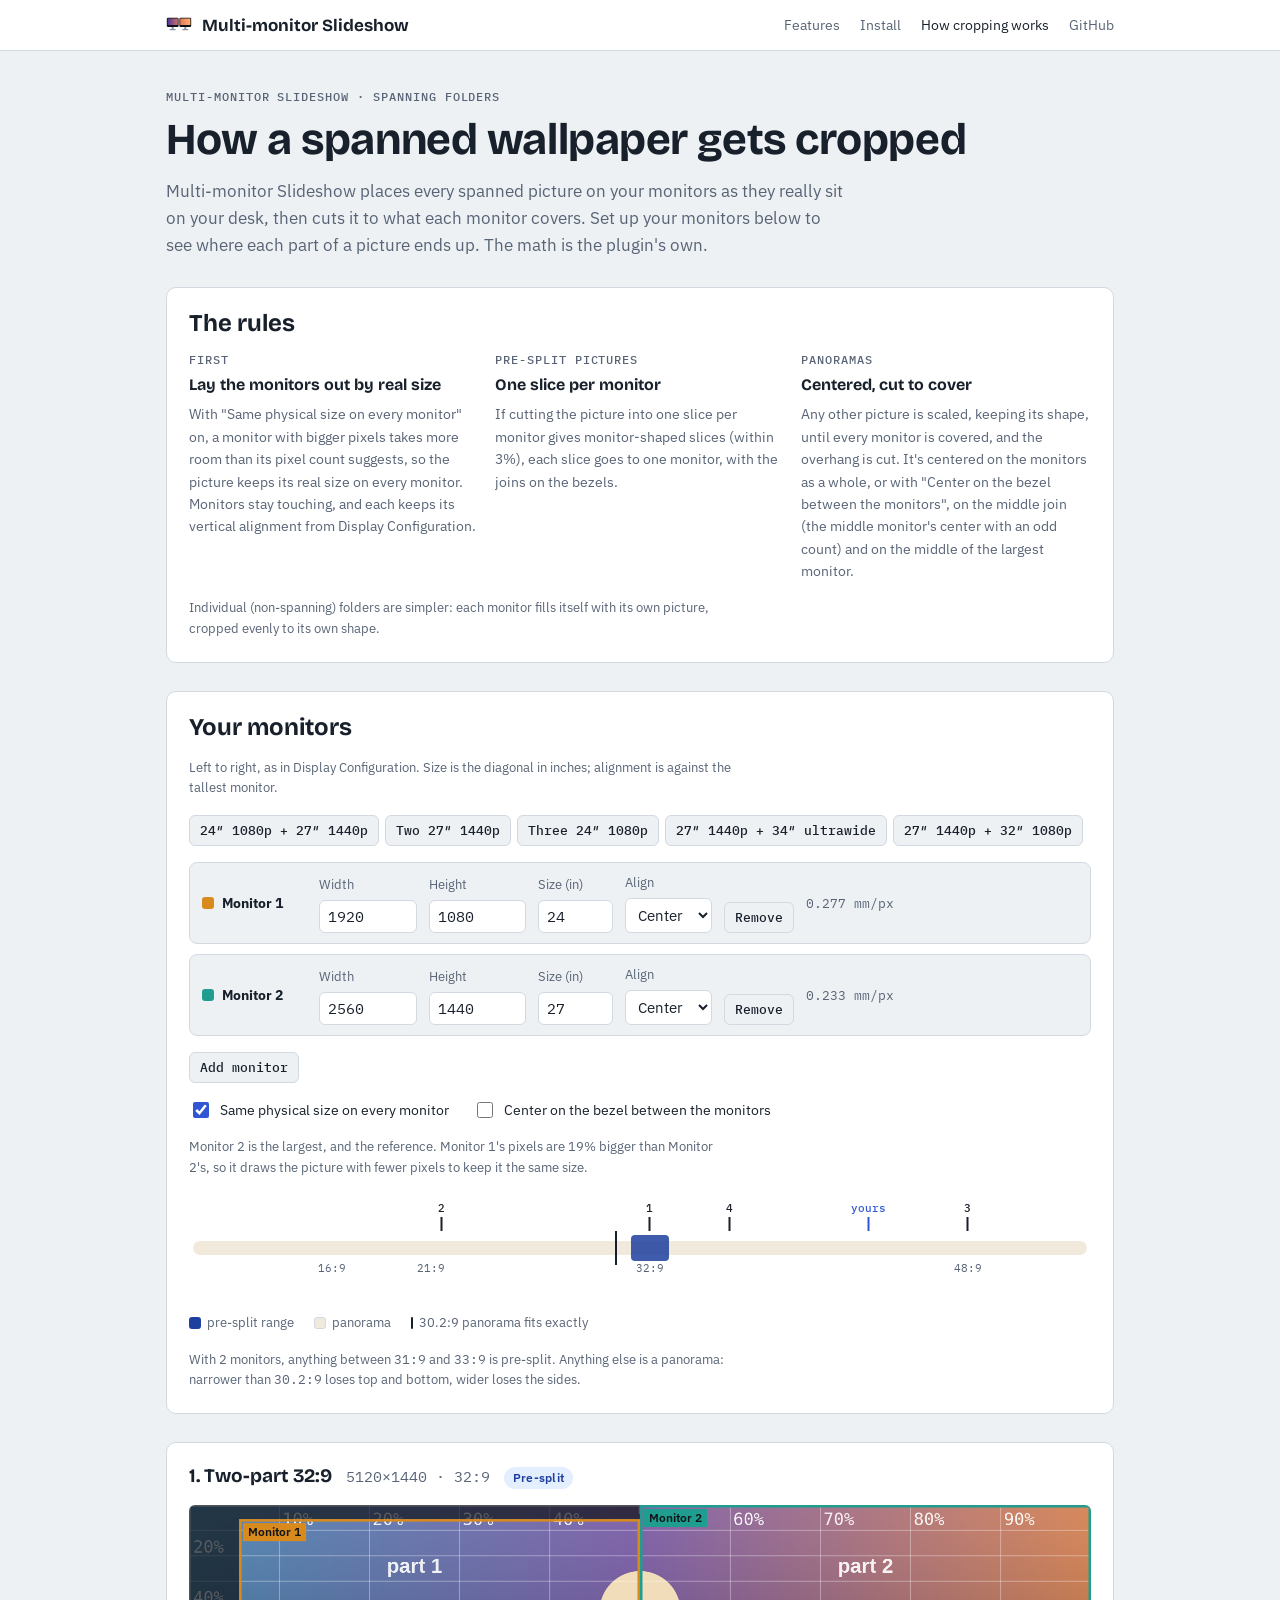
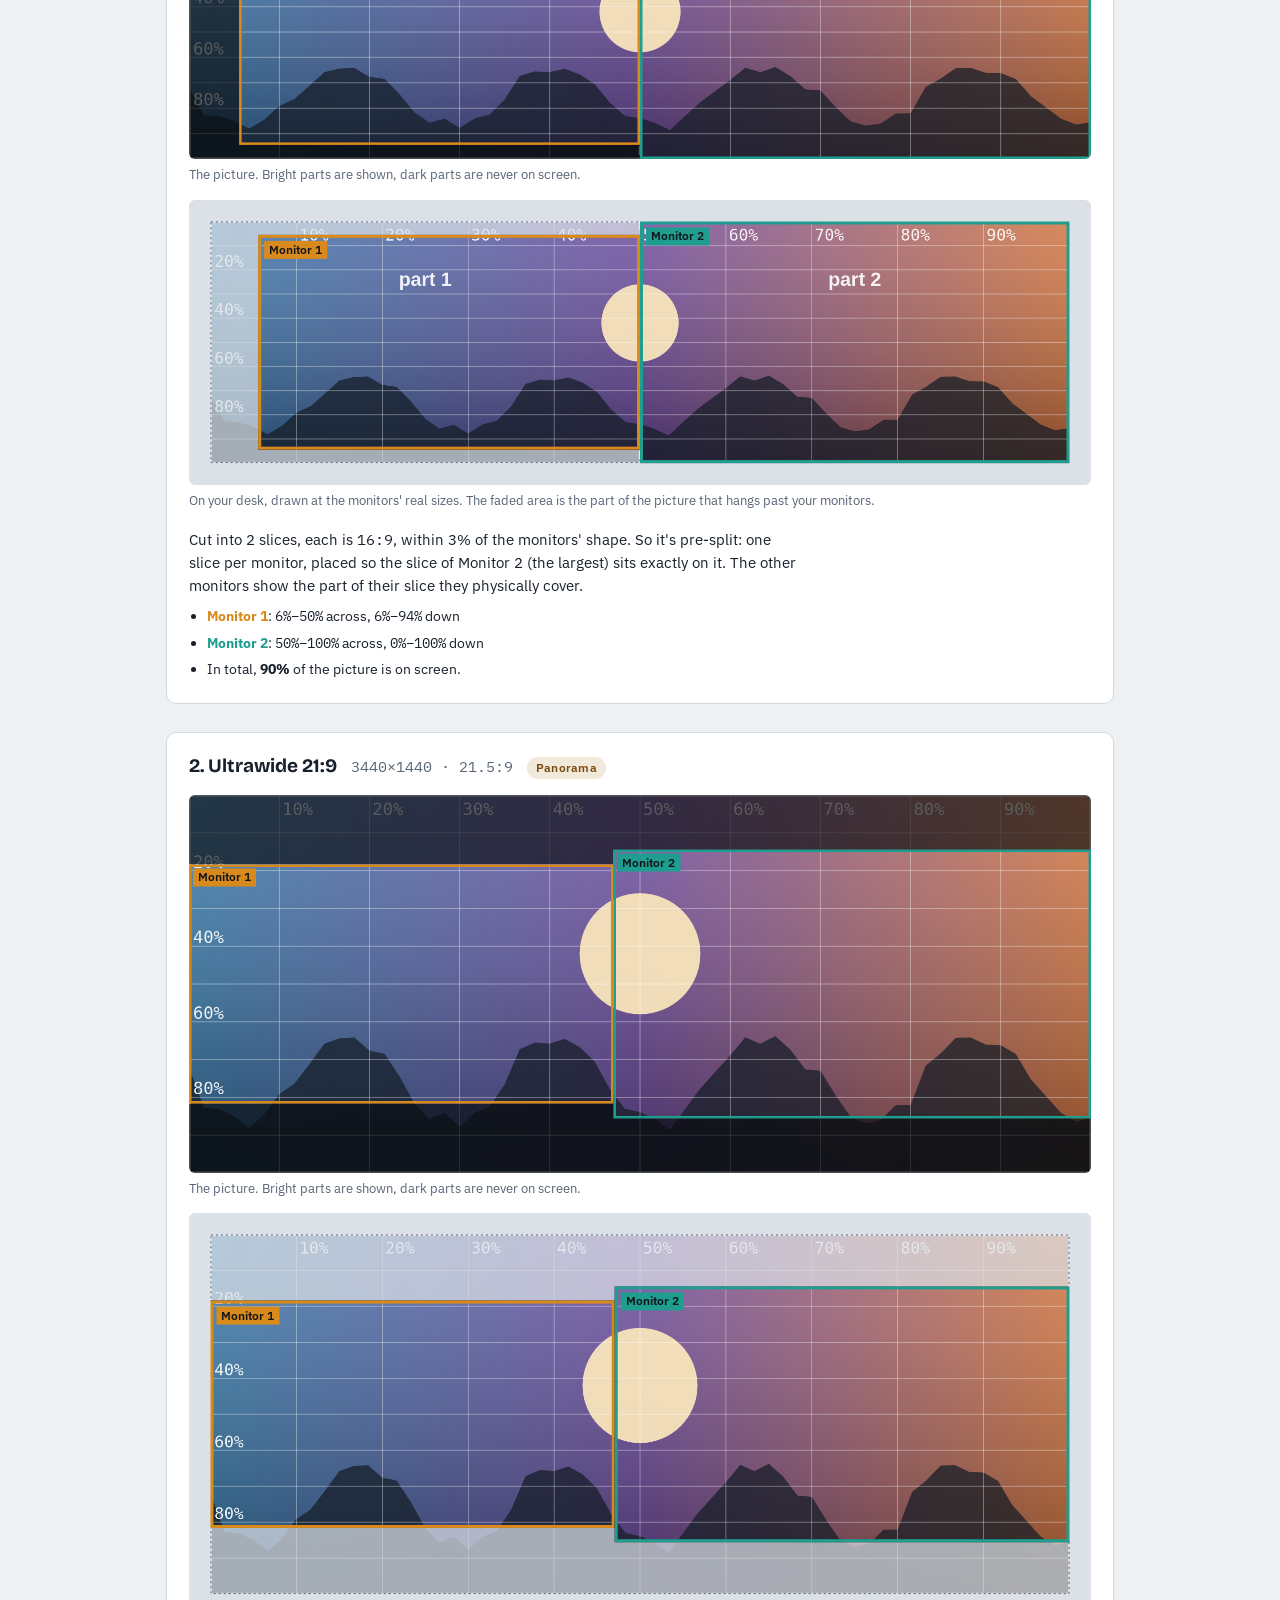
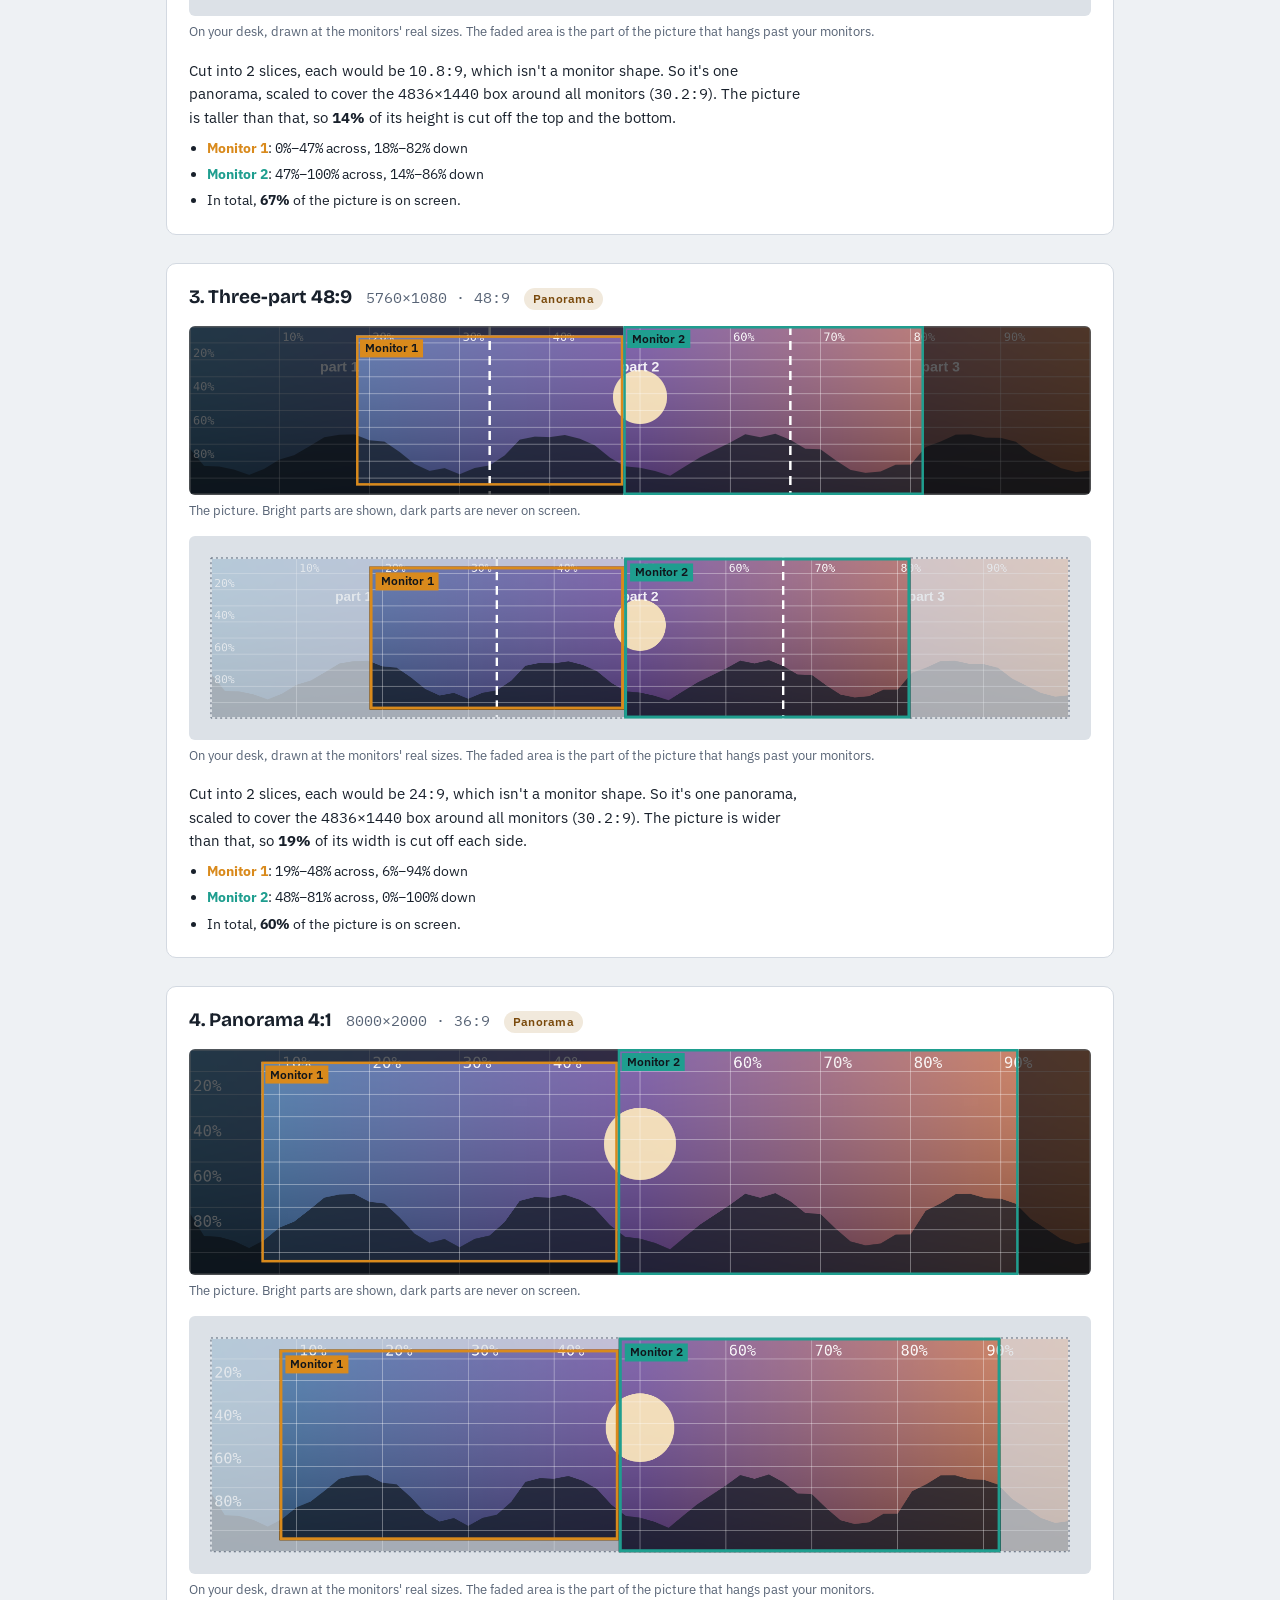
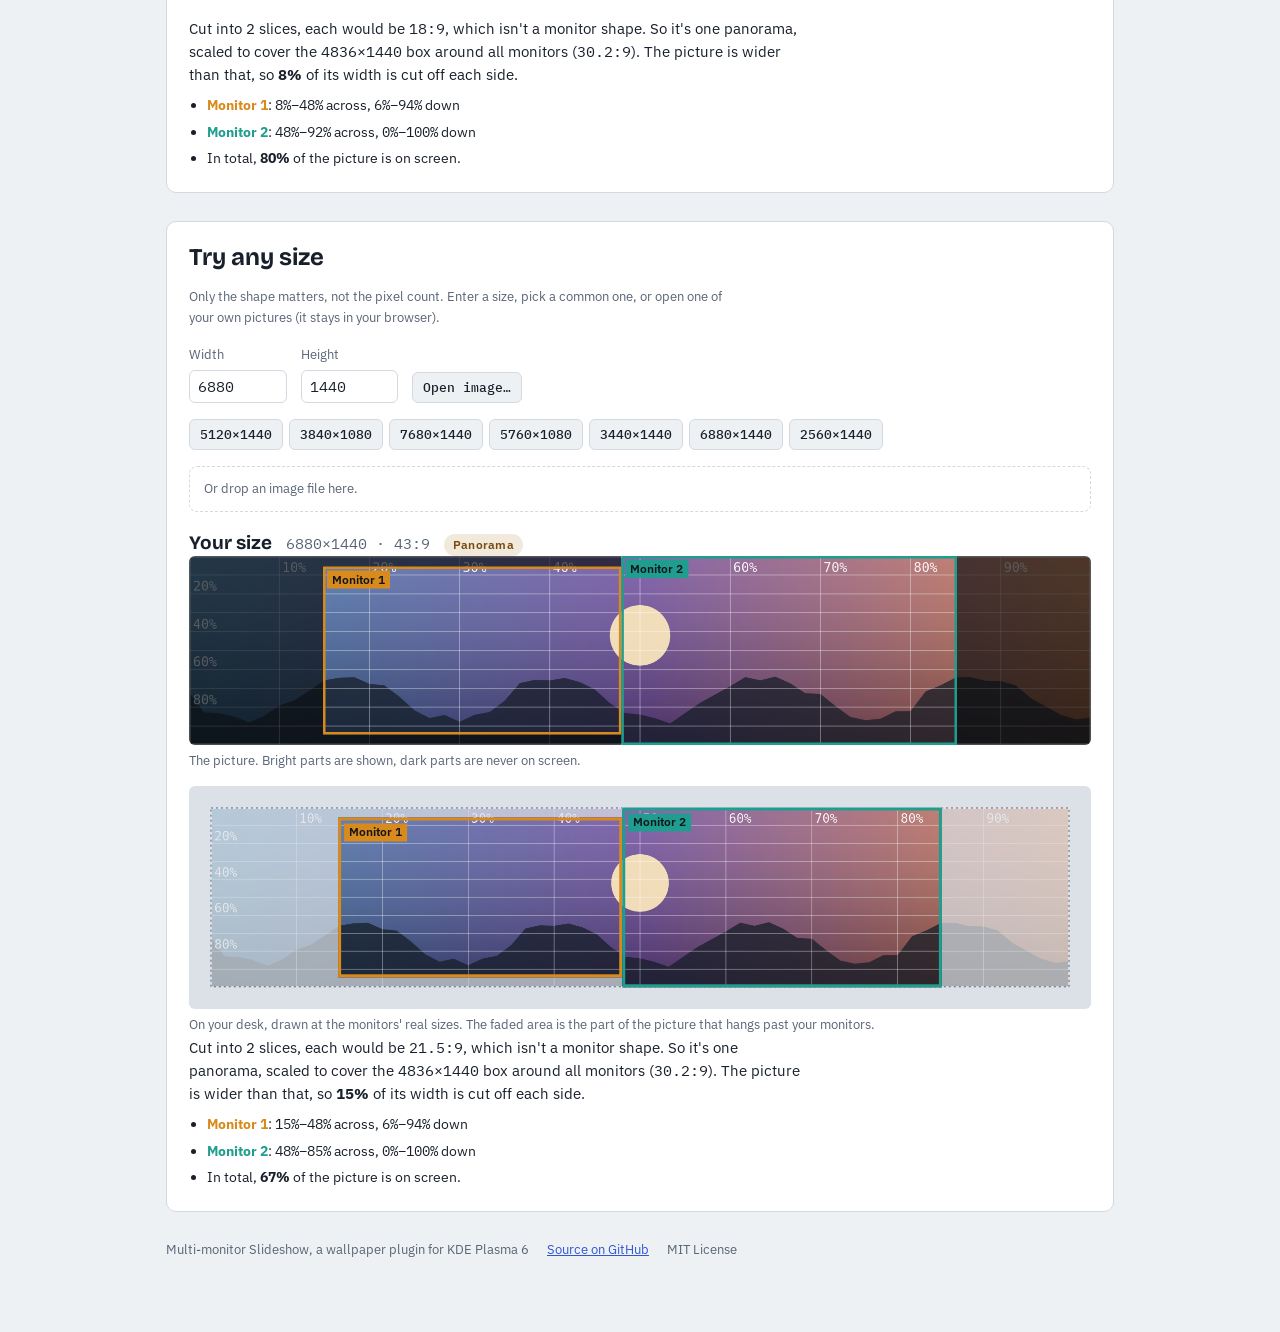
==== commit f95c1d70: "Name: Multi-monitor Slideshow, with a lowercase "monitor"" ====
--- a/docs/cropping.html
+++ b/docs/cropping.html
@@ -3,8 +3,8 @@
 <head>
 <meta charset="utf-8">
 <meta name="viewport" content="width=device-width,initial-scale=1">
-<title>How Cropping Works · Multi-Monitor Slideshow</title>
-<meta name="description" content="How the Multi-Monitor Slideshow wallpaper plugin for KDE Plasma places a spanned picture on your monitors, with your own layout and pictures.">
+<title>How Cropping Works · Multi-monitor Slideshow</title>
+<meta name="description" content="How the Multi-monitor Slideshow wallpaper plugin for KDE Plasma places a spanned picture on your monitors, with your own layout and pictures.">
 <link rel="icon" href="images/icon.svg" type="image/svg+xml">
 <link rel="preconnect" href="https://fonts.googleapis.com">
 <link rel="preconnect" href="https://fonts.gstatic.com" crossorigin>
@@ -14,7 +14,7 @@
 <body>
 <nav class="site-nav" aria-label="Site">
   <div class="inner">
-    <a class="brand" href="./"><img src="images/icon.svg" alt="">Multi-Monitor Slideshow</a>
+    <a class="brand" href="./"><img src="images/icon.svg" alt="">Multi-monitor Slideshow</a>
     <a href="./#features">Features</a>
     <a href="./#install">Install</a>
     <a href="cropping.html" aria-current="page">How cropping works</a>
@@ -23,9 +23,9 @@
 </nav>
 <div class="wrap">
   <header class="page-head">
-    <span class="eyebrow">Multi-Monitor Slideshow · spanning folders</span>
+    <span class="eyebrow">Multi-monitor Slideshow · spanning folders</span>
     <h1>How a spanned wallpaper gets cropped</h1>
-    <p class="lede">Multi-Monitor Slideshow places every spanned picture on your monitors as they really sit on your desk, then cuts it to what each monitor covers. Set up your monitors below to see where each part of a picture ends up. The math is the plugin's own.</p>
+    <p class="lede">Multi-monitor Slideshow places every spanned picture on your monitors as they really sit on your desk, then cuts it to what each monitor covers. Set up your monitors below to see where each part of a picture ends up. The math is the plugin's own.</p>
   </header>
 
   <section class="panel" aria-labelledby="rules-h">
@@ -82,7 +82,7 @@
   </section>
 
   <footer class="site-footer">
-    <span>Multi-Monitor Slideshow, a wallpaper plugin for KDE Plasma 6</span>
+    <span>Multi-monitor Slideshow, a wallpaper plugin for KDE Plasma 6</span>
     <a href="https://github.com/VasilKalchev/plasma-multi-monitor-slideshow">Source on GitHub</a>
     <span>MIT License</span>
   </footer>
--- a/docs/style.css
+++ b/docs/style.css
@@ -1,4 +1,4 @@
-/* Shared styles for the Multi-Monitor Slideshow site. */
+/* Shared styles for the Multi-monitor Slideshow site. */
 :root {
   color-scheme: light;
   --bg: #EEF1F4; --surface: #FFFFFF; --ink: #18202B; --muted: #586476; --line: #D3D9E1;
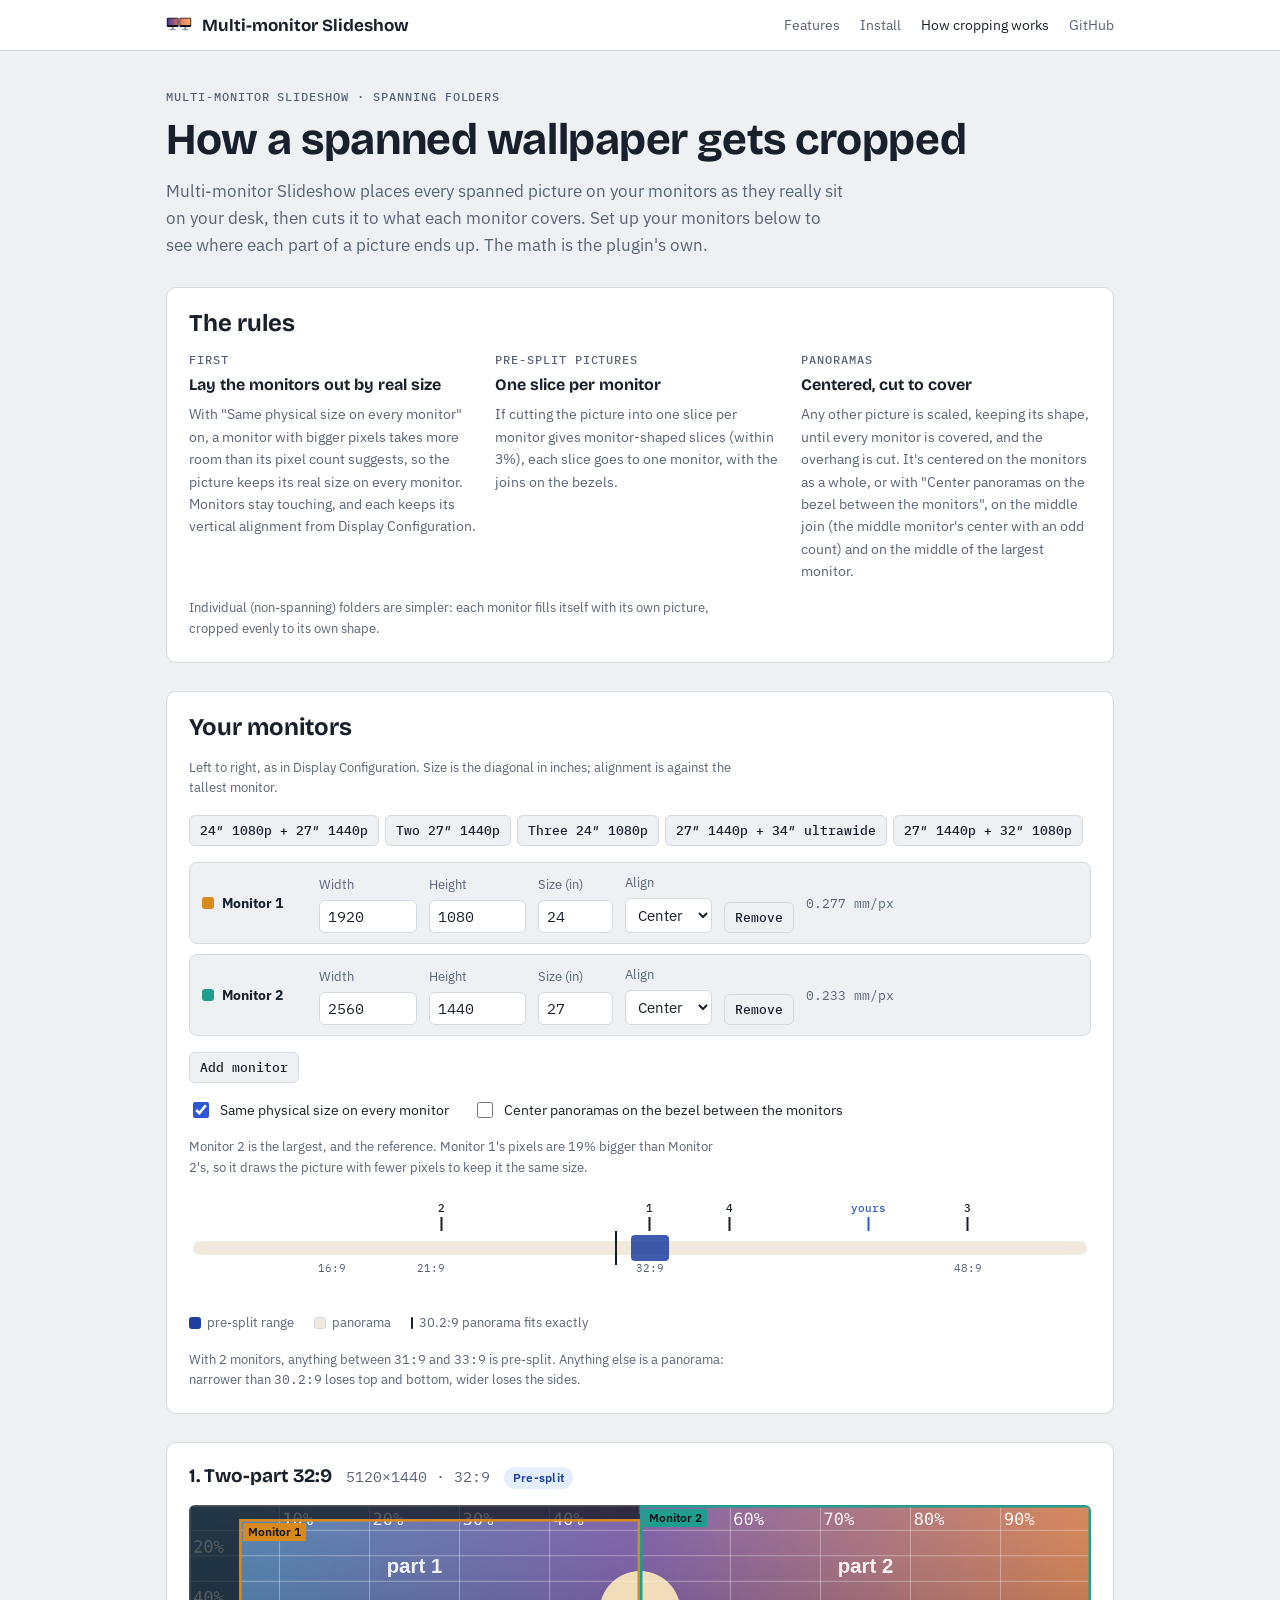
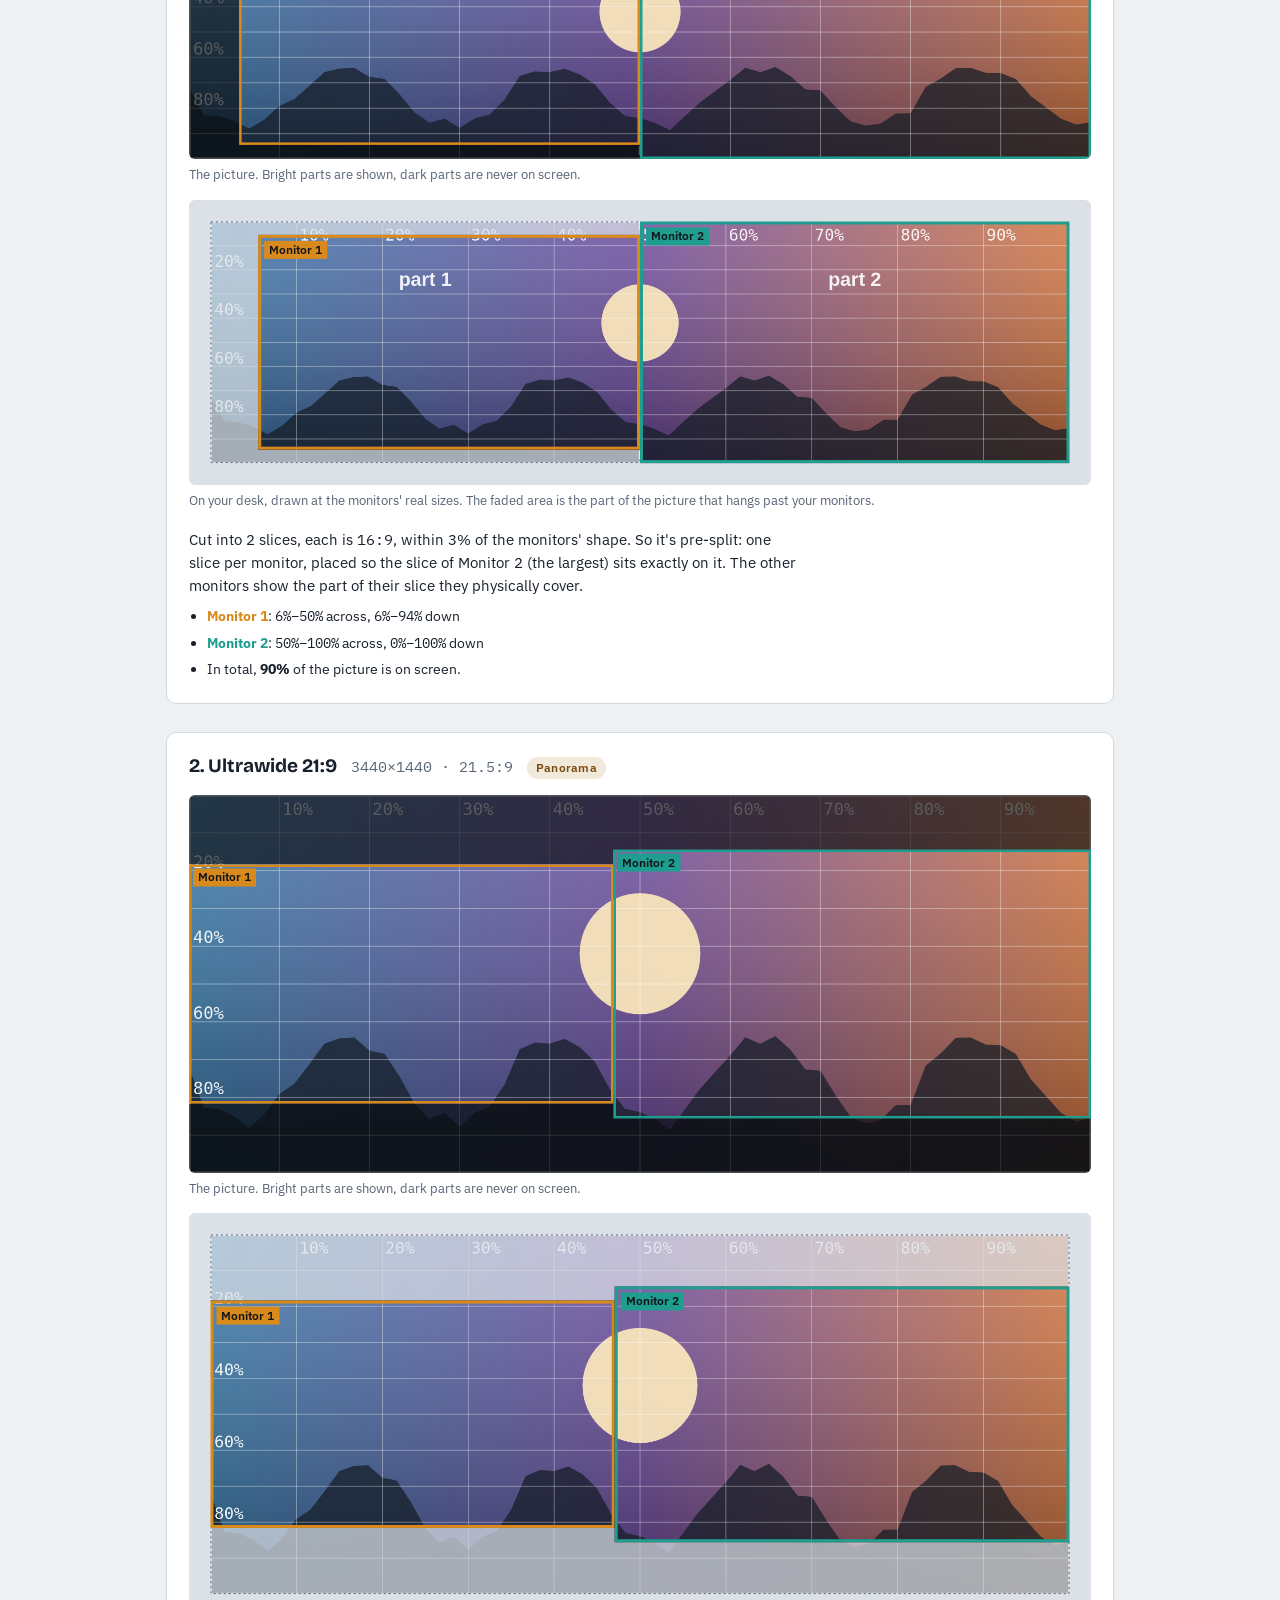
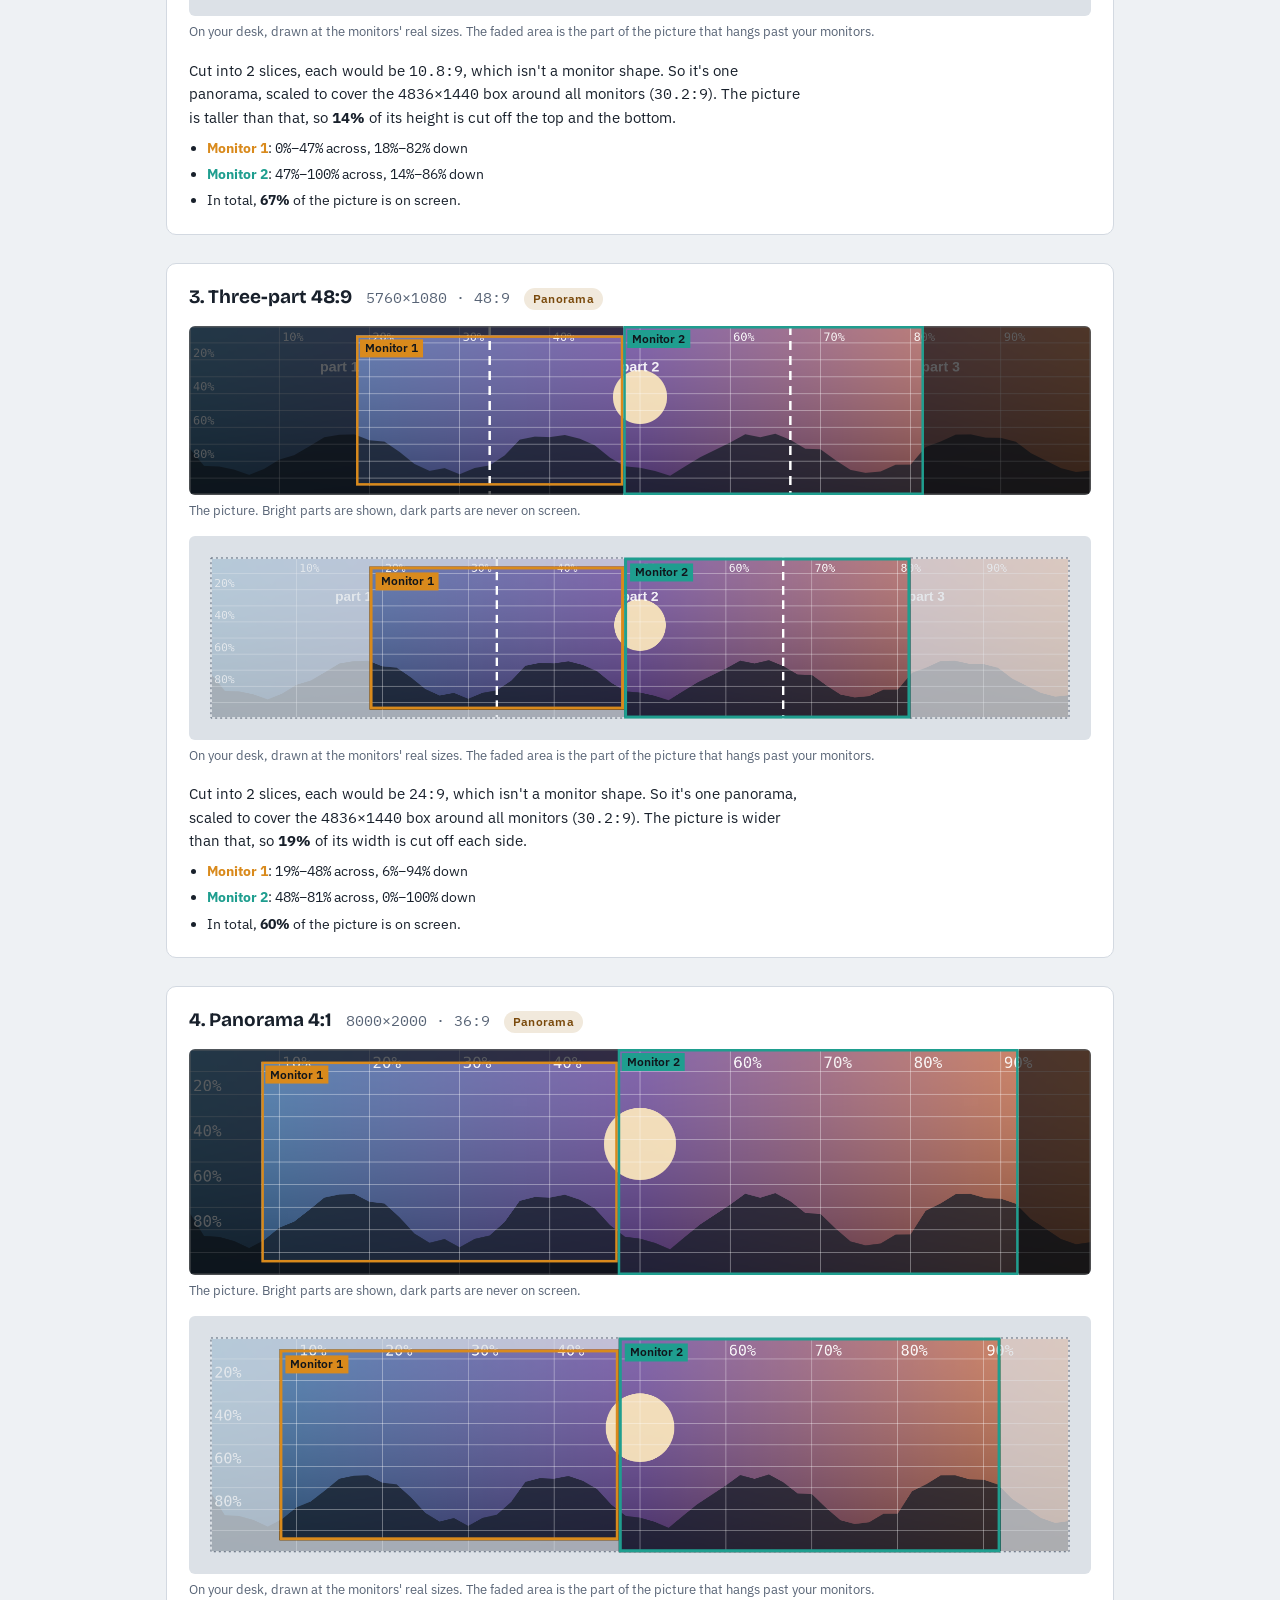
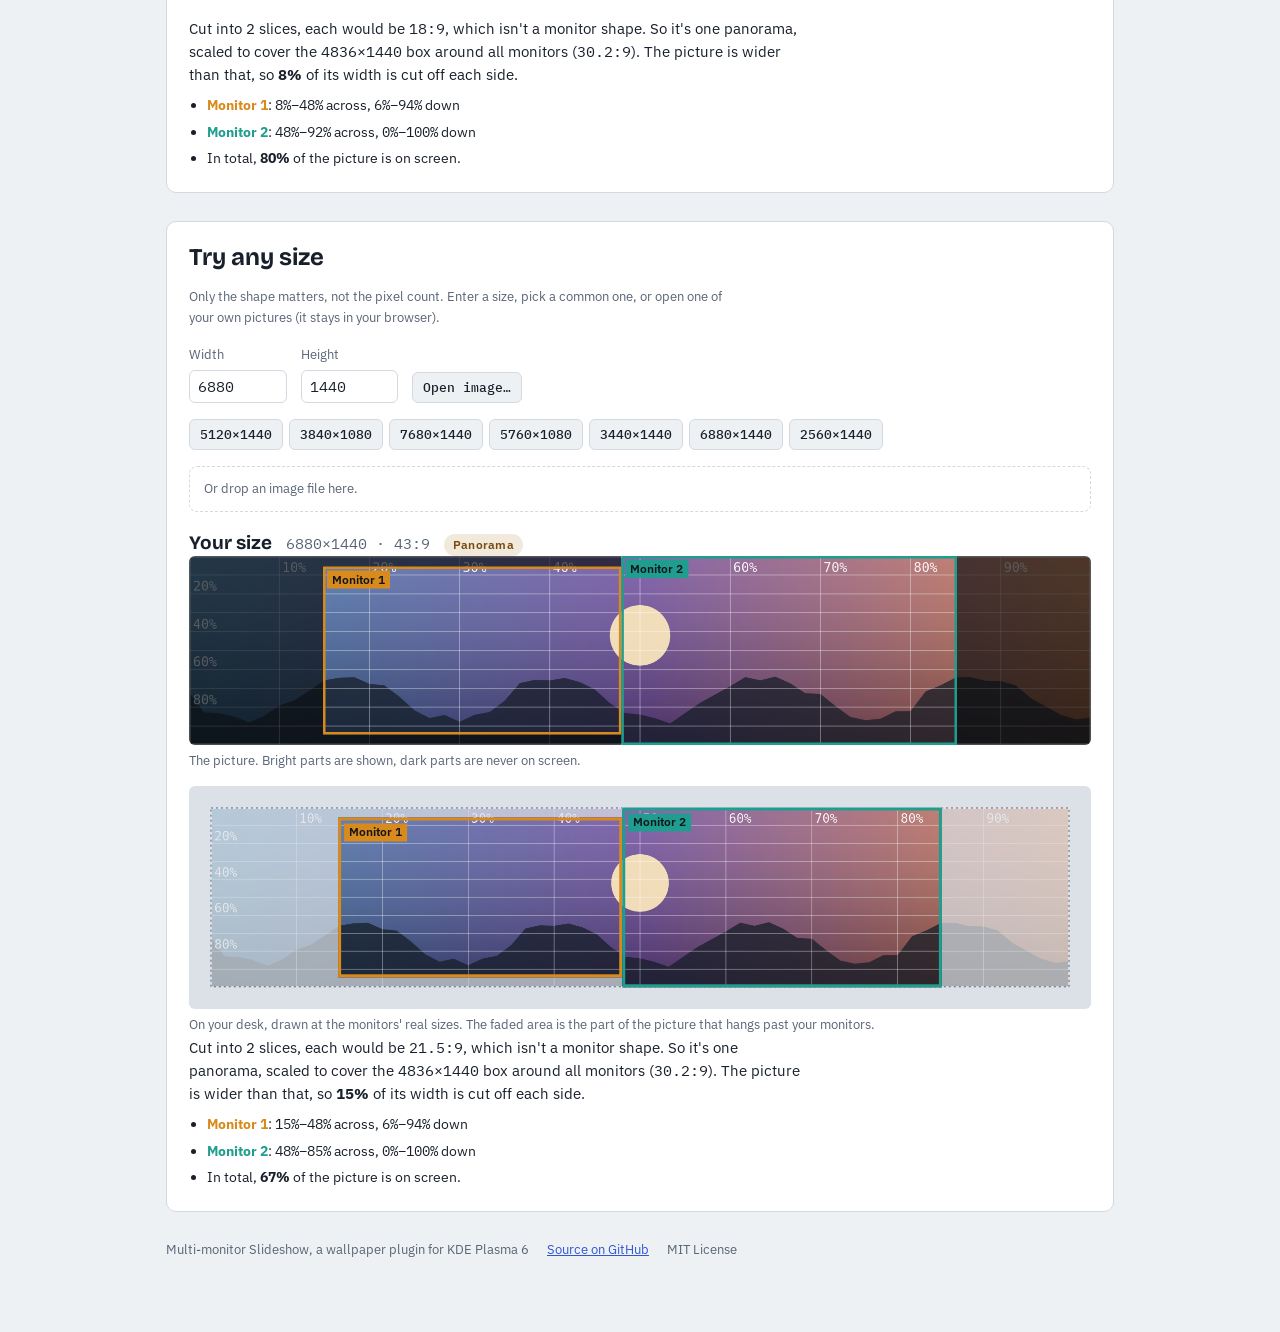
==== commit d32e4d64: "Rename the option to "Center panoramas on the bezel between the monitors" "Center on the bezel" read" ====
--- a/docs/cropping.html
+++ b/docs/cropping.html
@@ -44,7 +44,7 @@
       <div class="rule">
         <span class="eyebrow">Panoramas</span>
         <b>Centered, cut to cover</b>
-        <p>Any other picture is scaled, keeping its shape, until every monitor is covered, and the overhang is cut. It's centered on the monitors as a whole, or with "Center on the bezel between the monitors", on the middle join (the middle monitor's center with an odd count) and on the middle of the largest monitor.</p>
+        <p>Any other picture is scaled, keeping its shape, until every monitor is covered, and the overhang is cut. It's centered on the monitors as a whole, or with "Center panoramas on the bezel between the monitors", on the middle join (the middle monitor's center with an odd count) and on the middle of the largest monitor.</p>
       </div>
     </div>
     <p class="note">Individual (non-spanning) folders are simpler: each monitor fills itself with its own picture, cropped evenly to its own shape.</p>
@@ -58,7 +58,7 @@
     <div><button type="button" id="addMon">Add monitor</button></div>
     <div class="controls">
       <label class="toggle"><input type="checkbox" id="physToggle" checked> Same physical size on every monitor</label>
-      <label class="toggle"><input type="checkbox" id="joinToggle"> Center on the bezel between the monitors</label>
+      <label class="toggle"><input type="checkbox" id="joinToggle"> Center panoramas on the bezel between the monitors</label>
     </div>
     <p class="pitch" id="pitchNote"></p>
     <div class="ruler" id="ruler" aria-label="Picture shapes, as width to height"></div>
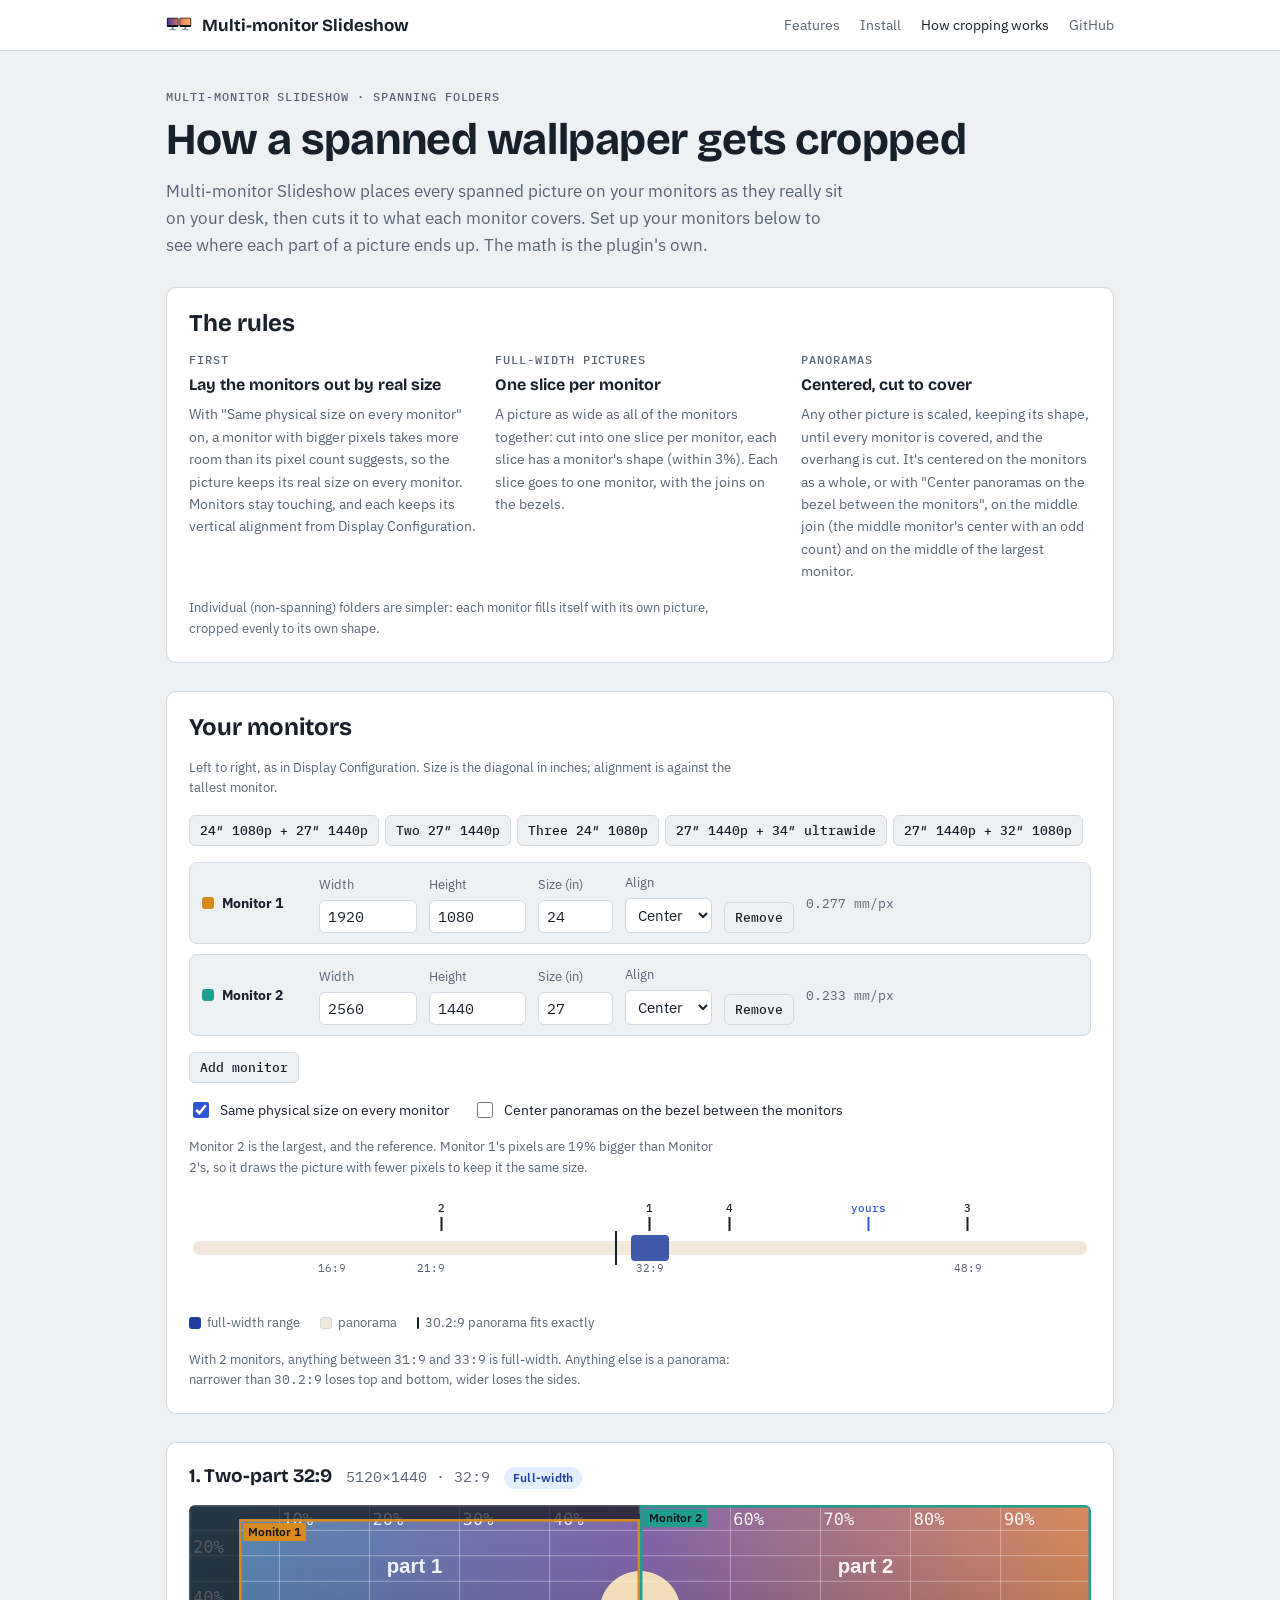
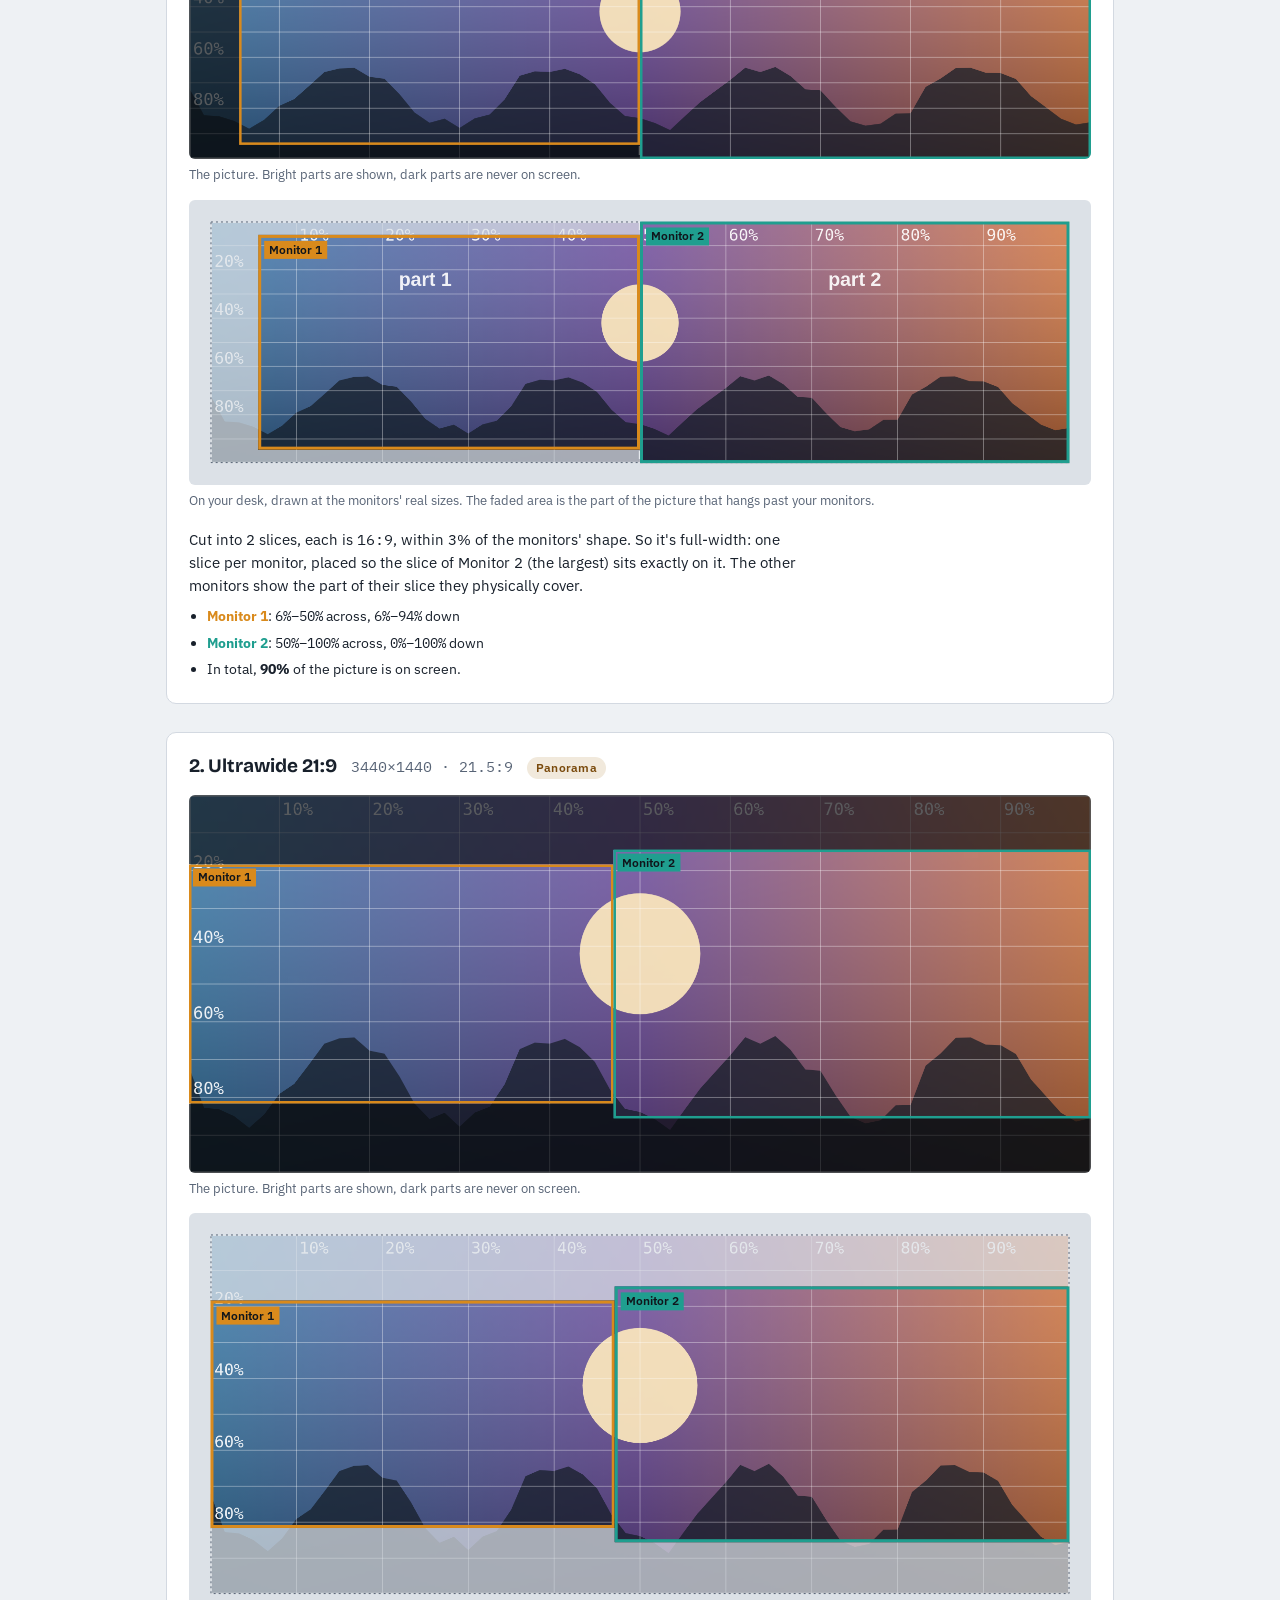
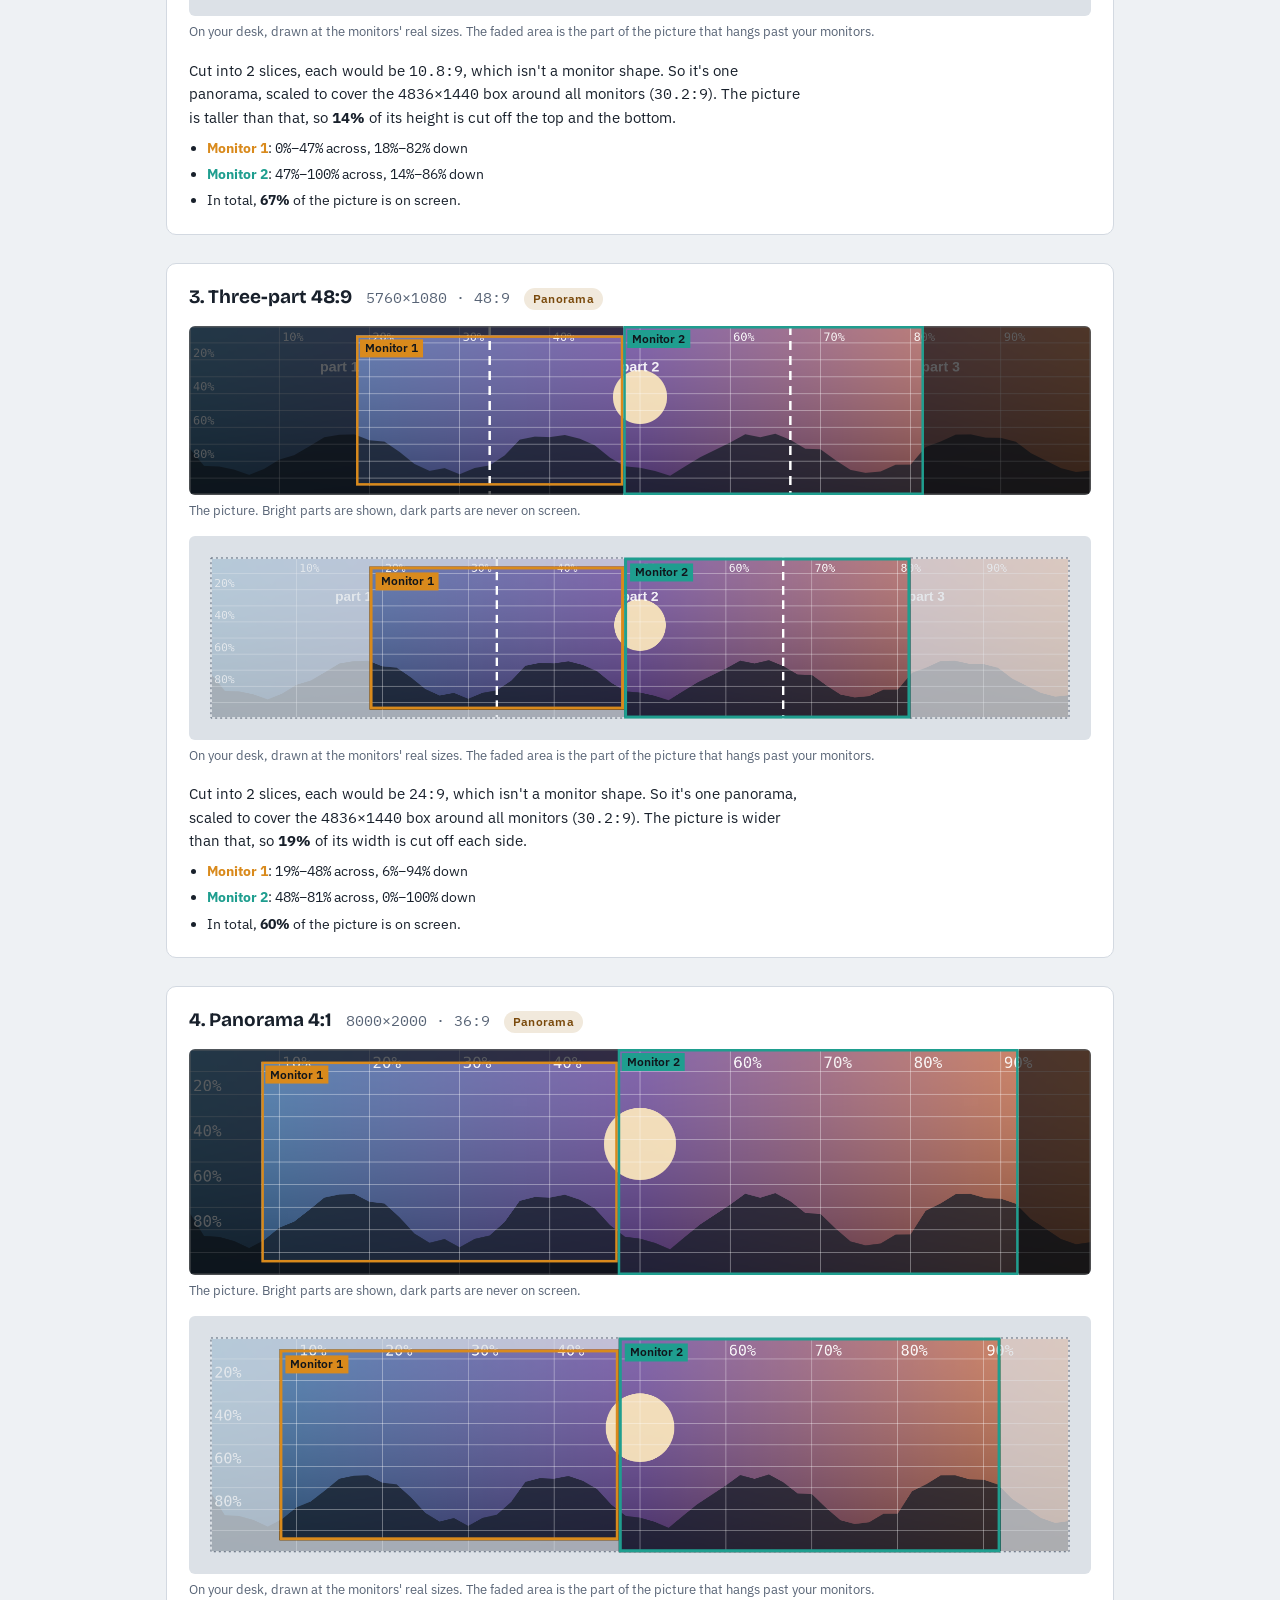
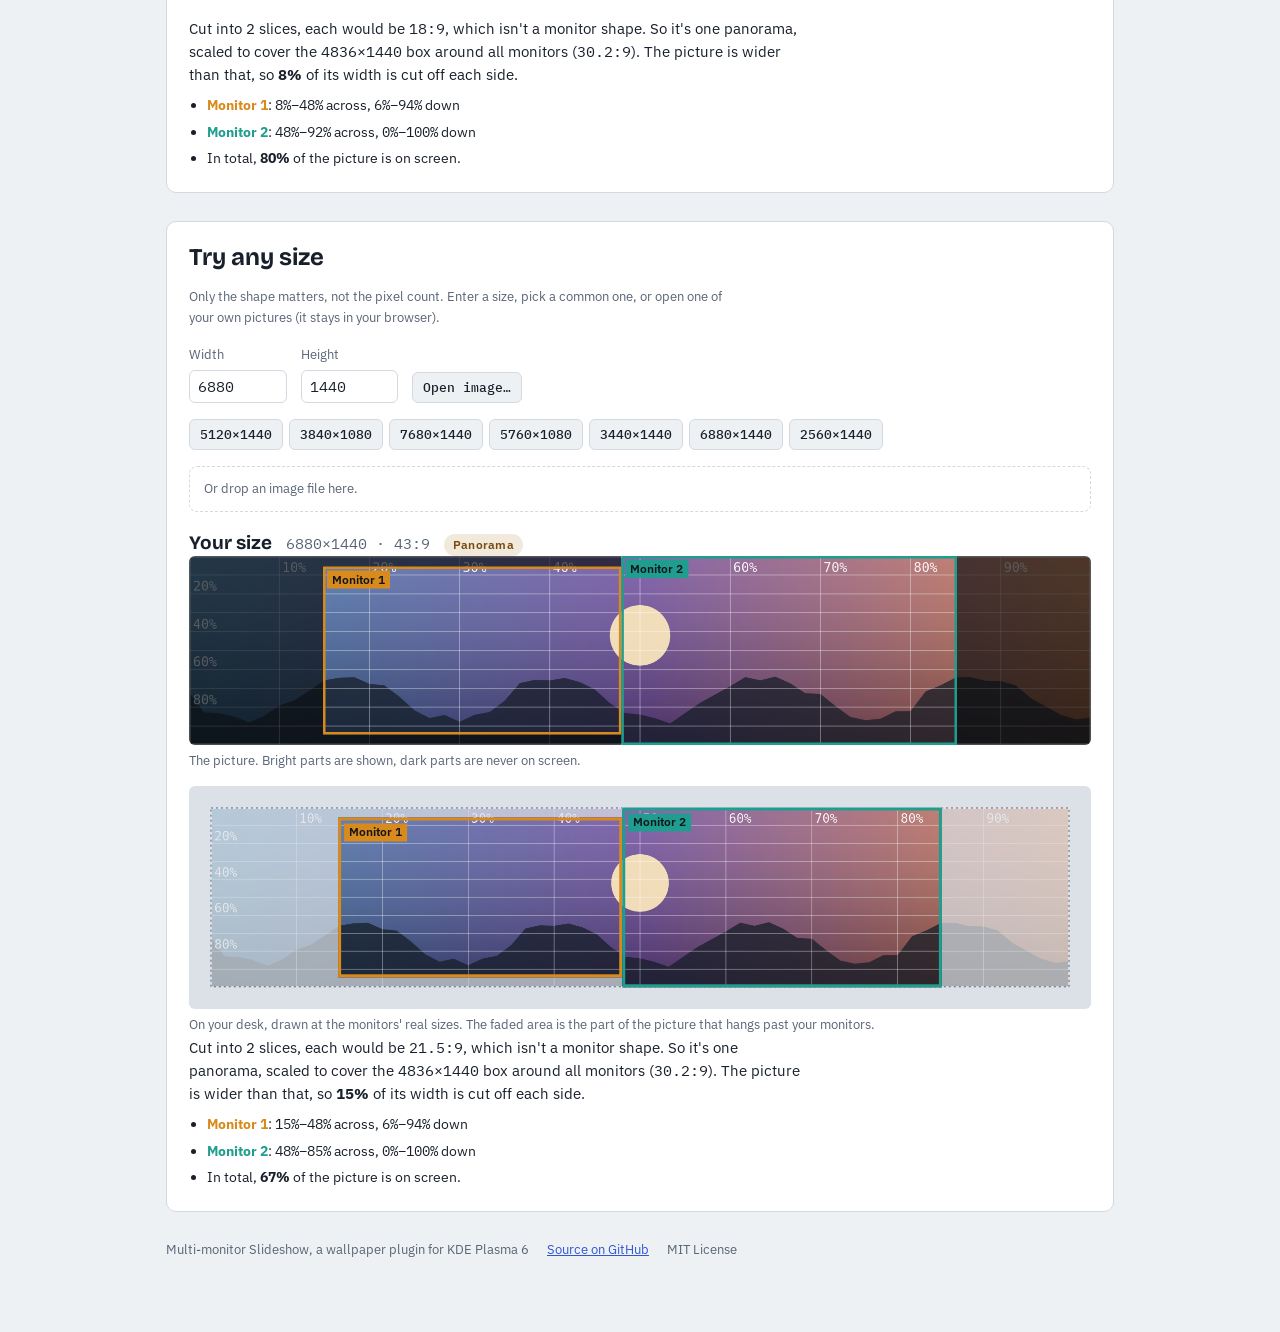
==== commit 5858d9ee: "Call pre-split pictures full-width "Pre-split" suggested pictures cut into parts beforehand. What th" ====
--- a/docs/cropping.html
+++ b/docs/cropping.html
@@ -37,9 +37,9 @@
         <p>With "Same physical size on every monitor" on, a monitor with bigger pixels takes more room than its pixel count suggests, so the picture keeps its real size on every monitor. Monitors stay touching, and each keeps its vertical alignment from Display Configuration.</p>
       </div>
       <div class="rule">
-        <span class="eyebrow">Pre-split pictures</span>
+        <span class="eyebrow">Full-width pictures</span>
         <b>One slice per monitor</b>
-        <p>If cutting the picture into one slice per monitor gives monitor-shaped slices (within 3%), each slice goes to one monitor, with the joins on the bezels.</p>
+        <p>A picture as wide as all of the monitors together: cut into one slice per monitor, each slice has a monitor's shape (within 3%). Each slice goes to one monitor, with the joins on the bezels.</p>
       </div>
       <div class="rule">
         <span class="eyebrow">Panoramas</span>
@@ -257,7 +257,7 @@
     patternCache.set(key, c);
     return c;
   }
-  // A picture made of monitor-shaped parts gets its joins drawn, so you can
+  // A full-width picture gets its joins drawn, so you can
   // see where they land.
   function seamsFor(iw, ih) {
     for (let n = 2; n <= MAX_MONS; n++) {
@@ -332,13 +332,13 @@
       out.push(`<p>${n > 1 ? `Cut into ${n} slices, each would be <span class="num">${ar((iw / n) / ih)}</span>, which isn't a monitor shape. So it's a panorama. ` : ""}Centered on the ${n % 2 === 0 ? "middle join" : "middle monitor"} and on the middle of ${refName}, it has to cover a <span class="num">${R(b.w)}×${R(b.h)}</span> box (<span class="num">${ar(b.w / b.h)}</span>, in ${ref.name}'s pixels) to reach every monitor. ${cut(b)}</p>`);
     } else if (A.kind === "split") {
       out.push(n > 1
-        ? `<p>Cut into ${n} slices, each is <span class="num">${ar((iw / n) / ih)}</span>, within 3% of the monitors' shape. So it's pre-split: one slice per monitor, placed so the slice of ${refName} sits exactly on it. The other monitors show the part of their slice they physically cover.</p>`
+        ? `<p>Cut into ${n} slices, each is <span class="num">${ar((iw / n) / ih)}</span>, within 3% of the monitors' shape. So it's full-width: one slice per monitor, placed so the slice of ${refName} sits exactly on it. The other monitors show the part of their slice they physically cover.</p>`
         : `<p>The picture has the monitor's shape (within 3%), so it fills the monitor.</p>`);
     } else if (A.kind === "pano") {
       const b = A.desk.box;
       out.push(`<p>${n > 1 ? `Cut into ${n} slices, each would be <span class="num">${ar((iw / n) / ih)}</span>, which isn't a monitor shape. So it's one panorama, scaled` : "It's scaled"} to cover the <span class="num">${R(b.w)}×${R(b.h)}</span> box around ${n > 1 ? "all monitors" : "the monitor"} (<span class="num">${ar(b.w / b.h)}</span>). ${cut(b)}</p>`);
     } else {
-      out.push(`<p>Your monitors have different shapes, and each runs the pre-split test against its own shape: this picture is pre-split for some and a panorama for others. Expect a mismatch at the joins.</p>`);
+      out.push(`<p>Your monitors have different shapes, and each runs the full-width test against its own shape: this picture is full-width for some and a panorama for others. Expect a mismatch at the joins.</p>`);
     }
     const tot = A.per.reduce((s, q) => s + (q.reg ? q.reg.src.w * q.reg.src.h : 0), 0) / (iw * ih);
     out.push(`<ul>${A.per.map(q => q.reg
@@ -347,7 +347,7 @@
     return out.join("");
   }
 
-  const KIND_CHIP = { join: ["pano", "Panorama on the join"], split: ["split", "Pre-split"], pano: ["pano", "Panorama"], mixed: ["pano", "Mixed"] };
+  const KIND_CHIP = { join: ["pano", "Panorama on the join"], split: ["split", "Full-width"], pano: ["pano", "Panorama"], mixed: ["pano", "Mixed"] };
   function renderCase(host, spec) {
     const A = analyse(spec.iw, spec.ih), [cls, txt] = KIND_CHIP[A.kind];
     host.innerHTML = `
@@ -429,11 +429,11 @@
     let html = `<div class="track"></div>`;
     shapes.forEach(m => { const x = n * m * 0.97, y = n * m * 1.03; html += `<div class="band" style="left:${P(x)};width:calc(${P(y)} - ${P(x)})"></div>`; });
     html += `<div class="fit" style="left:${P(fa)}"></div>`;
-    const legend = `<span><i class="sw" style="background:var(--chip-split-ink)"></i>pre-split range</span><span><i class="sw" style="background:var(--chip-pano);border:1px solid var(--line)"></i>panorama</span><span><i class="sw" style="background:var(--ink);width:2px"></i>${ar(fa)} panorama fits exactly</span>`;
+    const legend = `<span><i class="sw" style="background:var(--chip-split-ink)"></i>full-width range</span><span><i class="sw" style="background:var(--chip-pano);border:1px solid var(--line)"></i>panorama</span><span><i class="sw" style="background:var(--ink);width:2px"></i>${ar(fa)} panorama fits exactly</span>`;
     const pano = `Anything else is a panorama${state.join ? ", centered on the join" : ""}: narrower than <span class="num">${ar(fa)}</span> loses top and bottom, wider loses the sides.`;
     const note = shapes.length === 1
-      ? `With ${n} monitor${n > 1 ? "s" : ""}, anything between <span class="num">${ar(n * shapes[0] * 0.97)}</span> and <span class="num">${ar(n * shapes[0] * 1.03)}</span> is pre-split. ${pano}`
-      : `Your monitors have different shapes, so each runs the pre-split test for its own shape (one band each). ${pano}`;
+      ? `With ${n} monitor${n > 1 ? "s" : ""}, anything between <span class="num">${ar(n * shapes[0] * 0.97)}</span> and <span class="num">${ar(n * shapes[0] * 1.03)}</span> is full-width. ${pano}`
+      : `Your monitors have different shapes, so each runs the full-width test for its own shape (one band each). ${pano}`;
     [16, 21, 32, 48, 64].forEach(w => { if (w / 9 > lo && w / 9 <= hi) html += `<span class="tick" style="left:${P(w / 9)}">${w}:9</span>`; });
     EXAMPLES.forEach((e, i) => { html += `<span class="mk" style="left:${P(e.iw / e.ih)}">${i + 1}</span>`; });
     const c = state.custom; html += `<span class="mk" style="left:${P(c.iw / c.ih)};color:var(--accent)">yours</span>`;
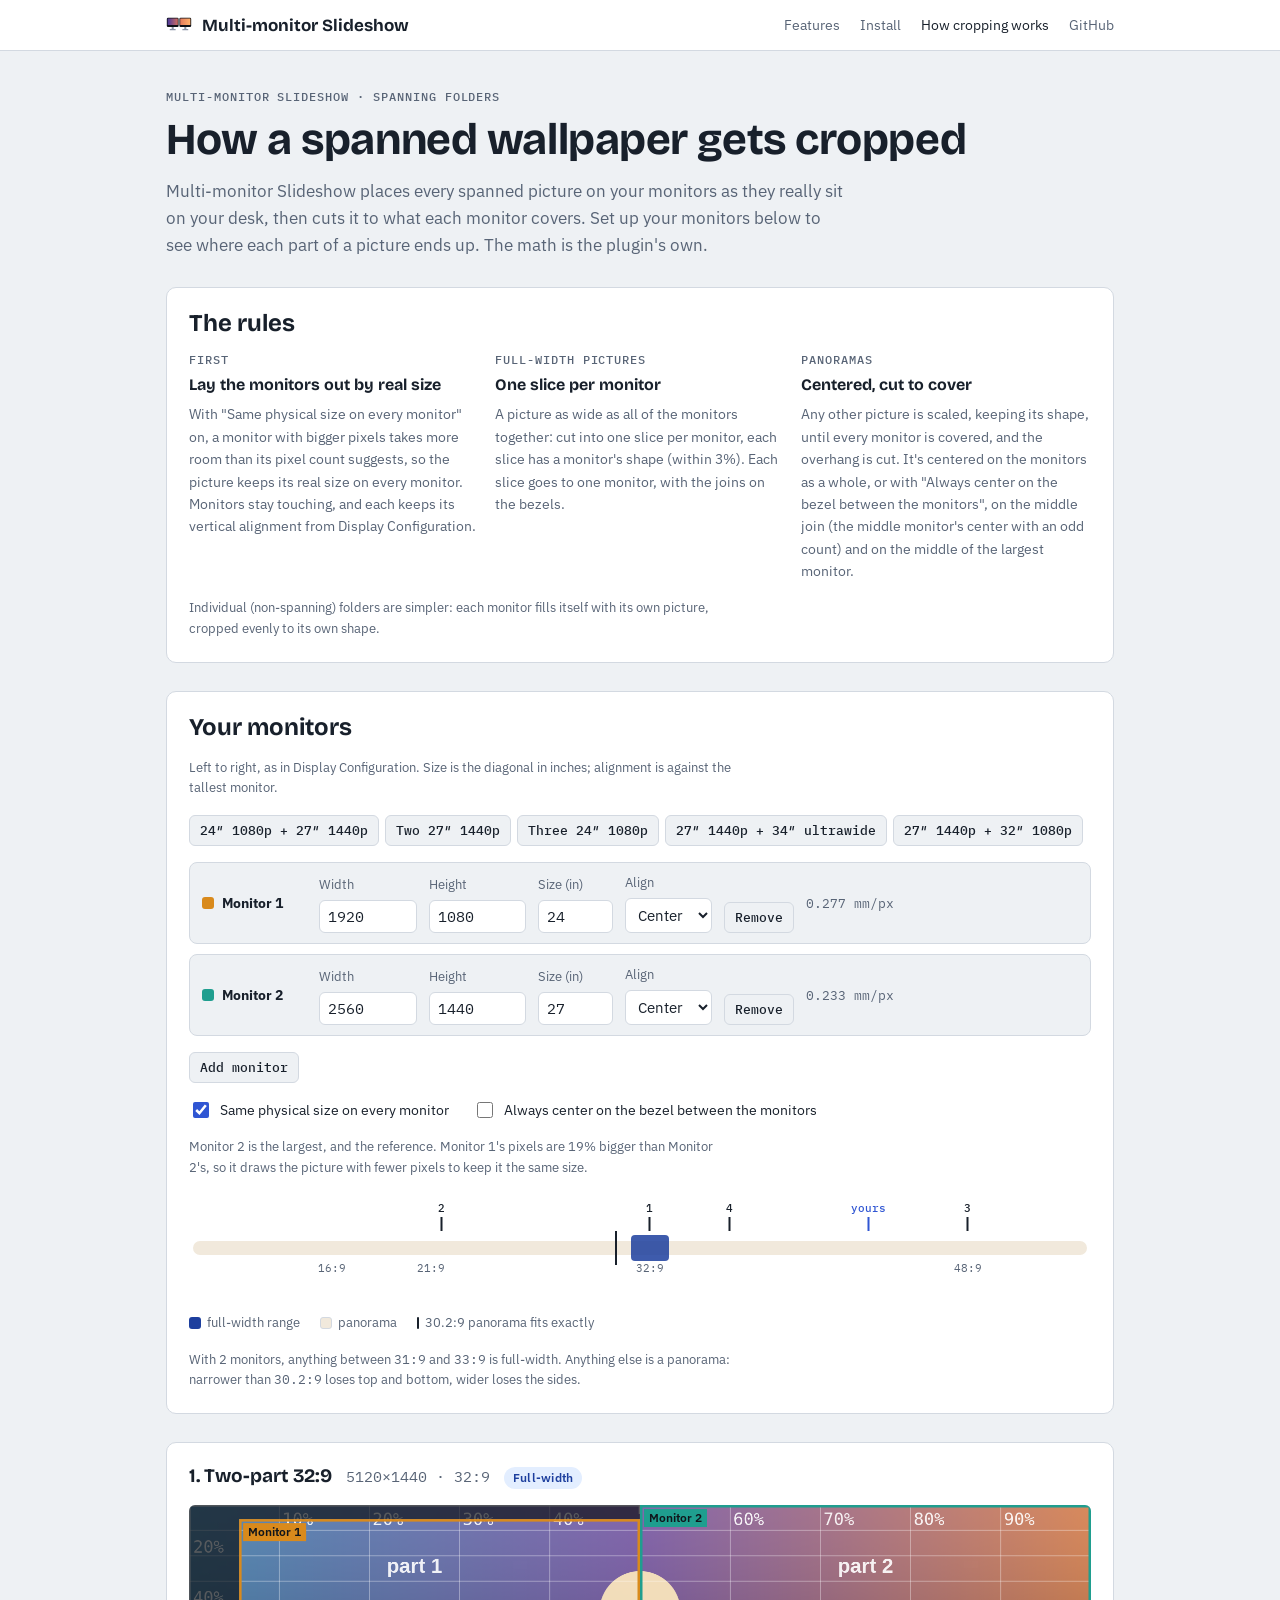
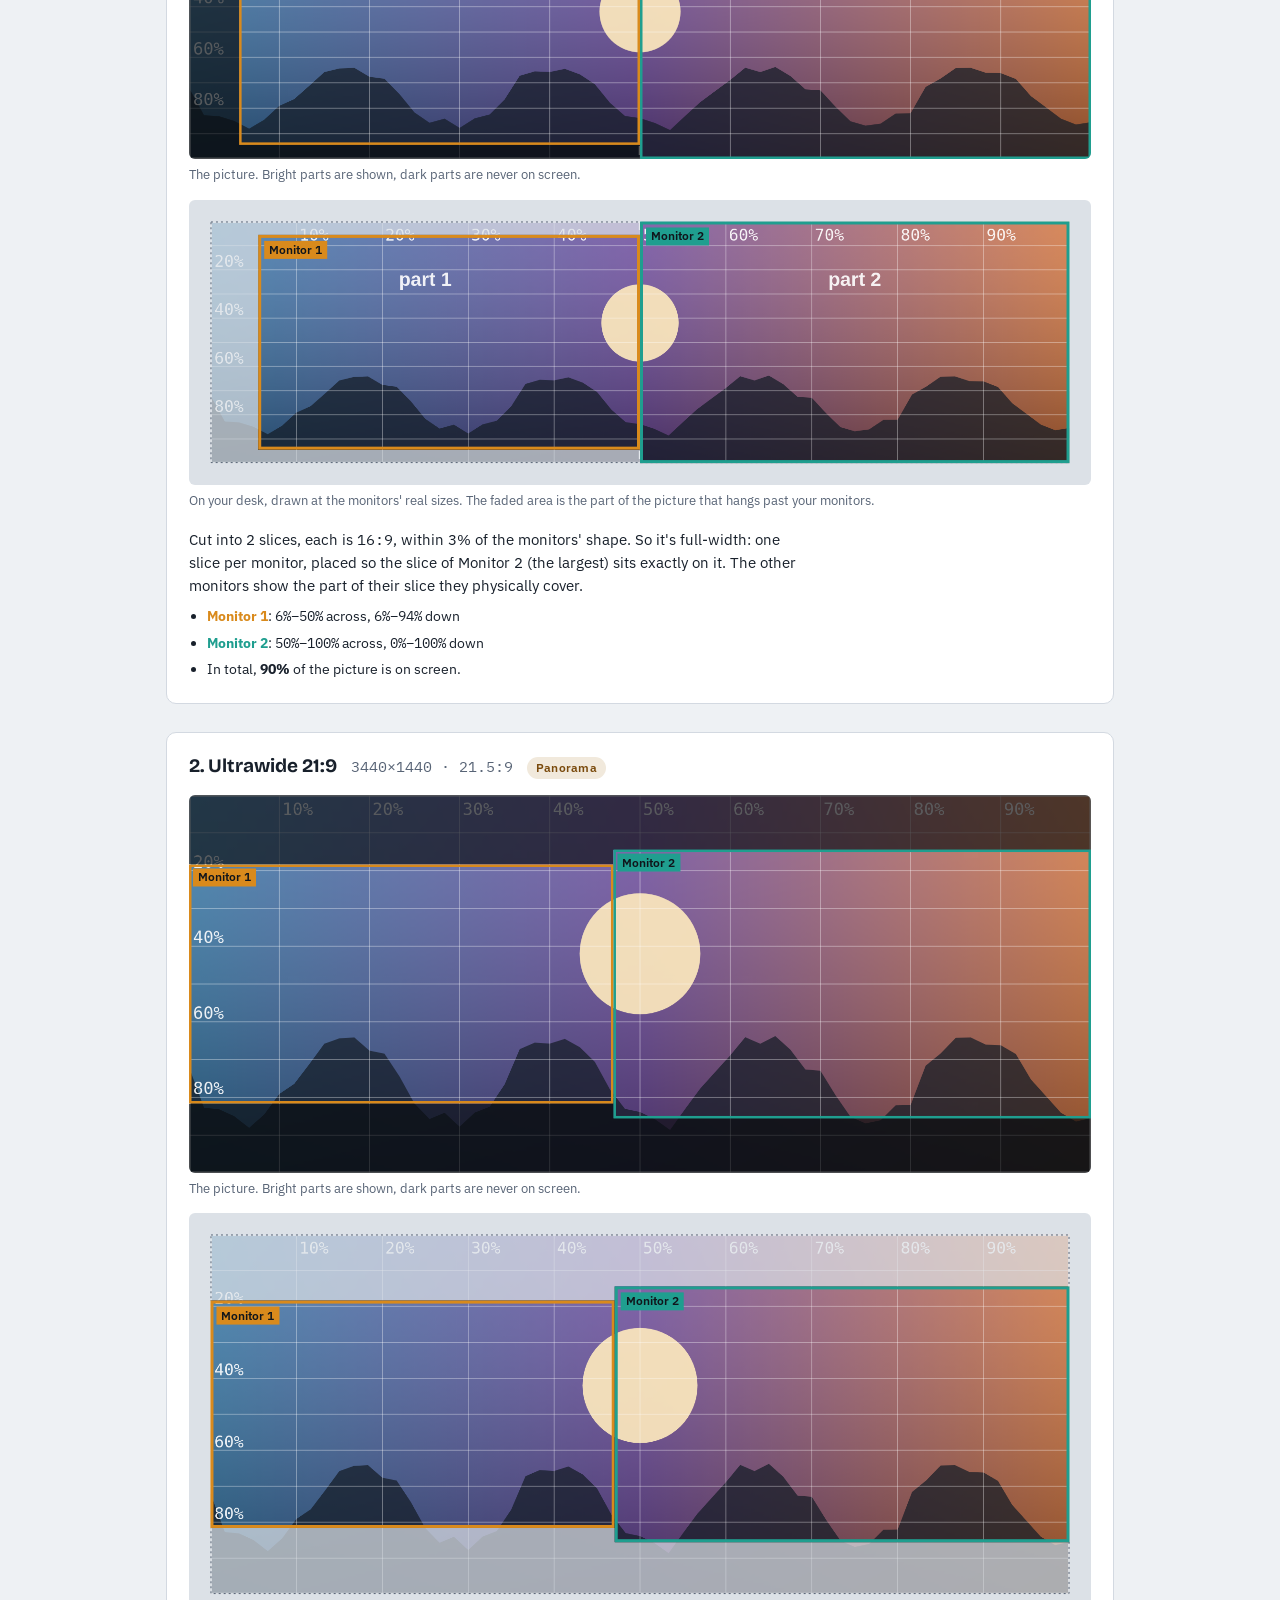
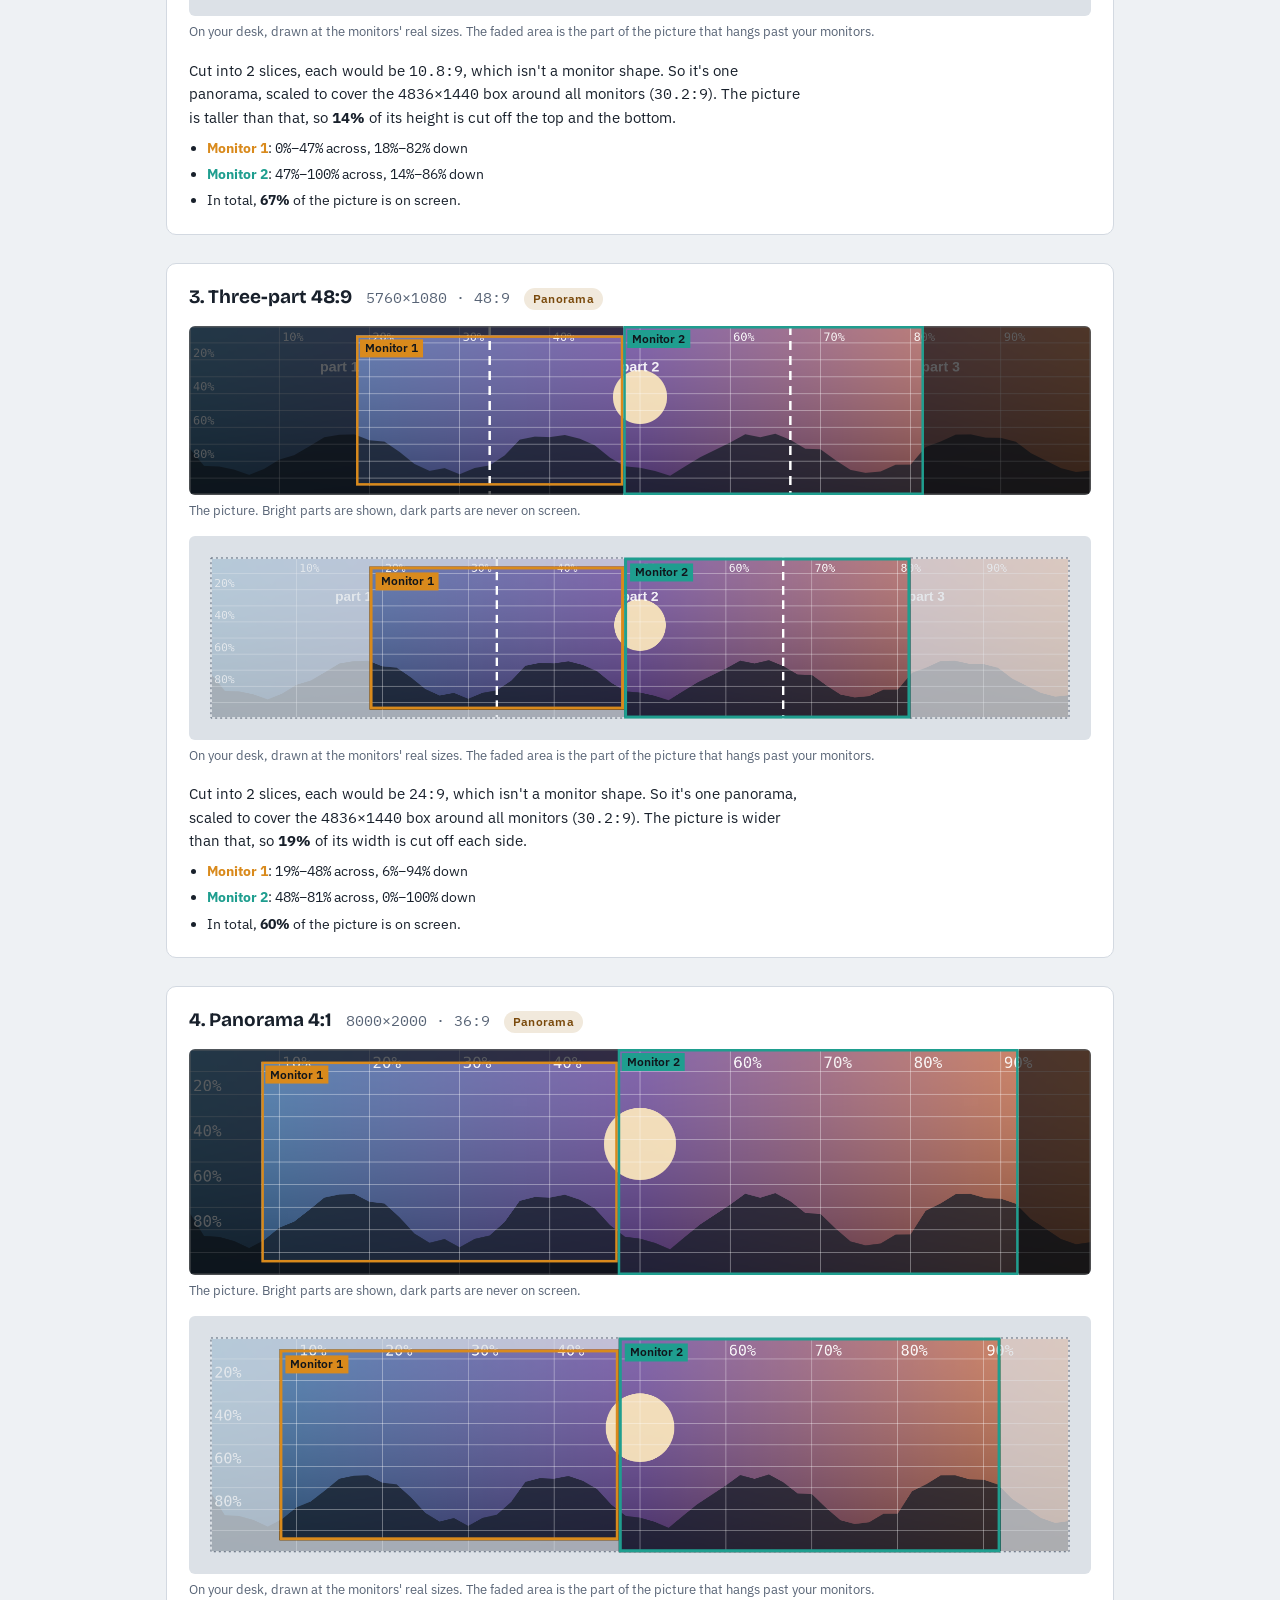
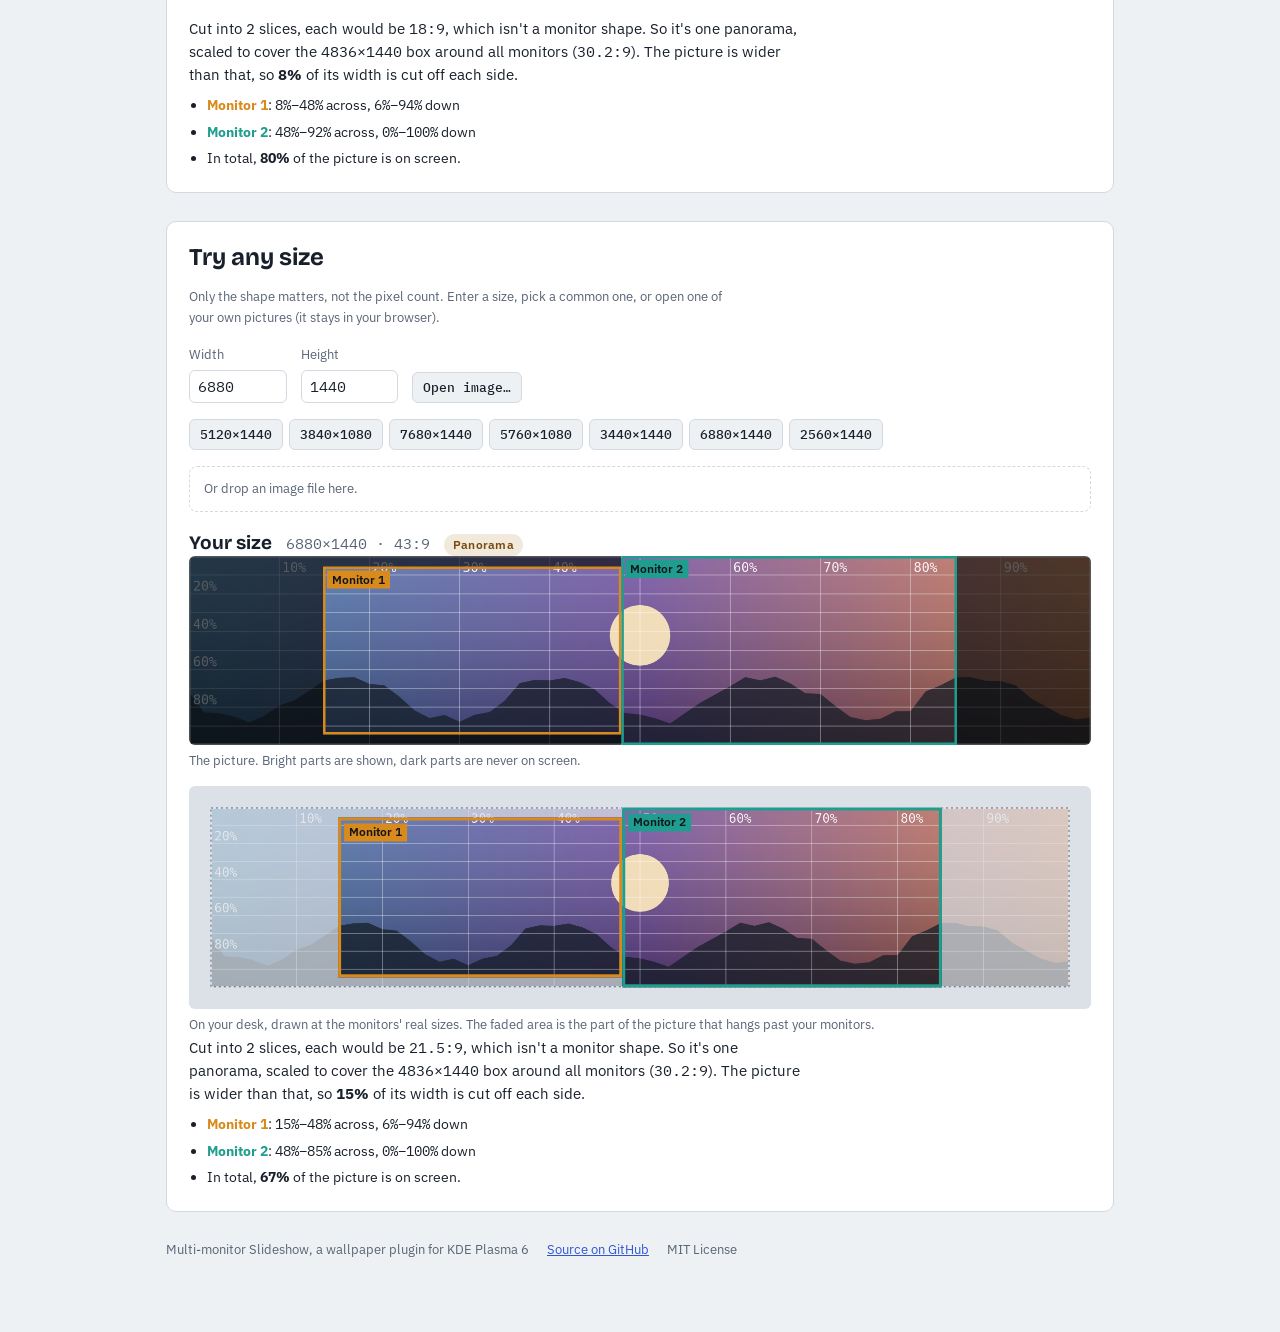
==== commit 98bd9039: "Rename the option to "Always center on the bezel between the monitors" Full-width images are always " ====
--- a/docs/cropping.html
+++ b/docs/cropping.html
@@ -44,7 +44,7 @@
       <div class="rule">
         <span class="eyebrow">Panoramas</span>
         <b>Centered, cut to cover</b>
-        <p>Any other picture is scaled, keeping its shape, until every monitor is covered, and the overhang is cut. It's centered on the monitors as a whole, or with "Center panoramas on the bezel between the monitors", on the middle join (the middle monitor's center with an odd count) and on the middle of the largest monitor.</p>
+        <p>Any other picture is scaled, keeping its shape, until every monitor is covered, and the overhang is cut. It's centered on the monitors as a whole, or with "Always center on the bezel between the monitors", on the middle join (the middle monitor's center with an odd count) and on the middle of the largest monitor.</p>
       </div>
     </div>
     <p class="note">Individual (non-spanning) folders are simpler: each monitor fills itself with its own picture, cropped evenly to its own shape.</p>
@@ -58,7 +58,7 @@
     <div><button type="button" id="addMon">Add monitor</button></div>
     <div class="controls">
       <label class="toggle"><input type="checkbox" id="physToggle" checked> Same physical size on every monitor</label>
-      <label class="toggle"><input type="checkbox" id="joinToggle"> Center panoramas on the bezel between the monitors</label>
+      <label class="toggle"><input type="checkbox" id="joinToggle"> Always center on the bezel between the monitors</label>
     </div>
     <p class="pitch" id="pitchNote"></p>
     <div class="ruler" id="ruler" aria-label="Picture shapes, as width to height"></div>
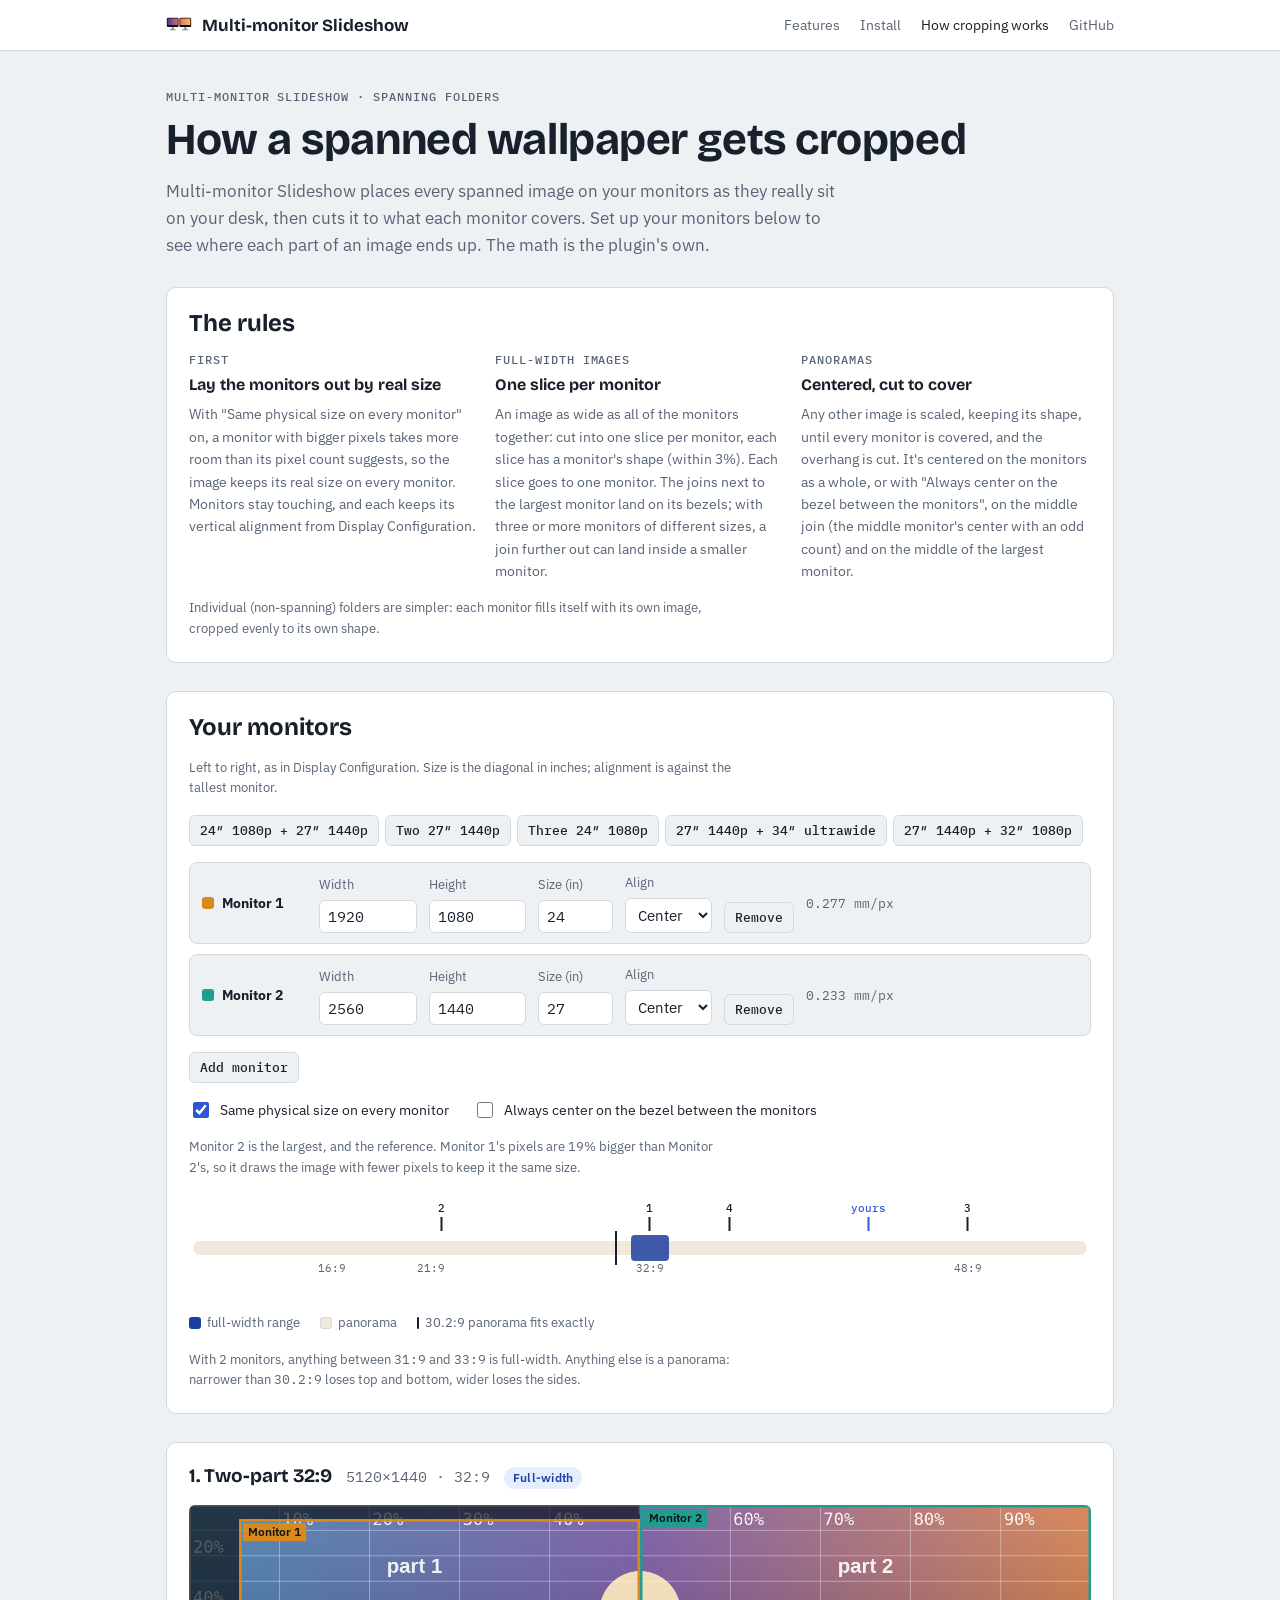
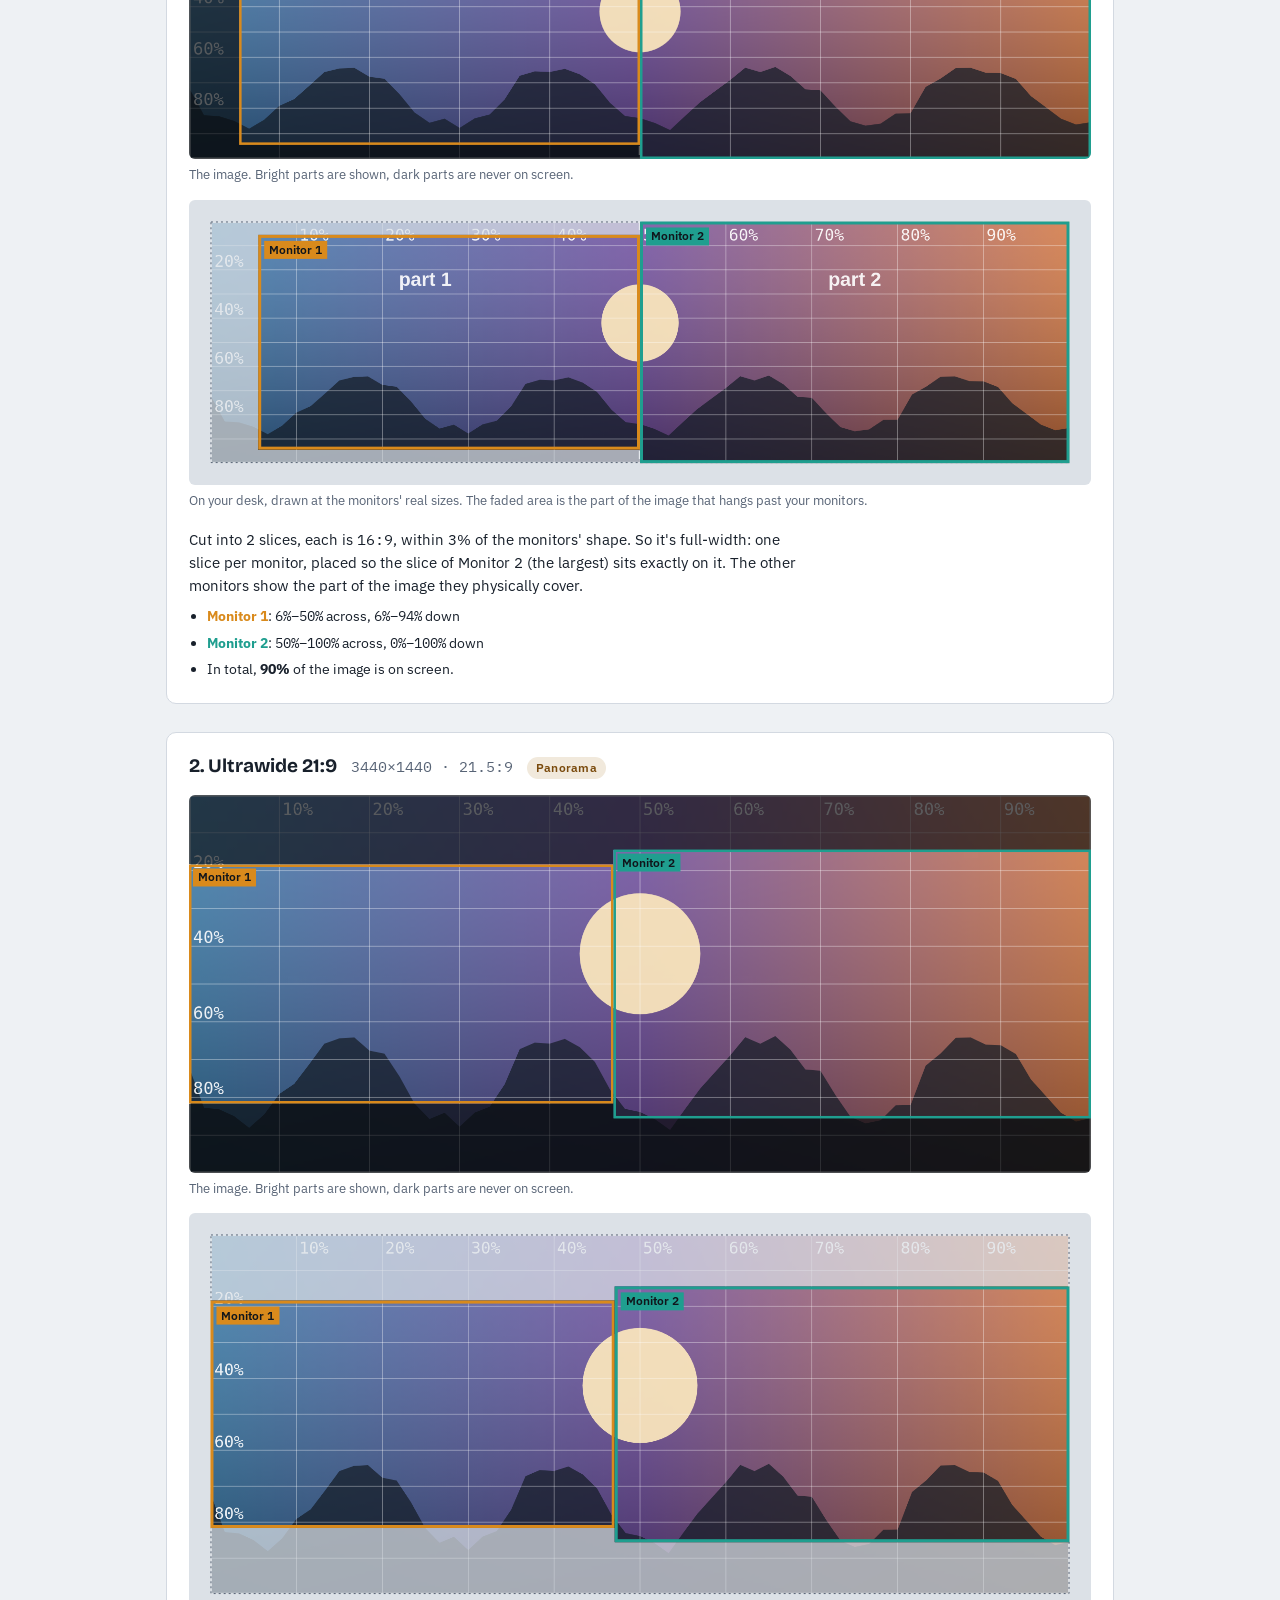
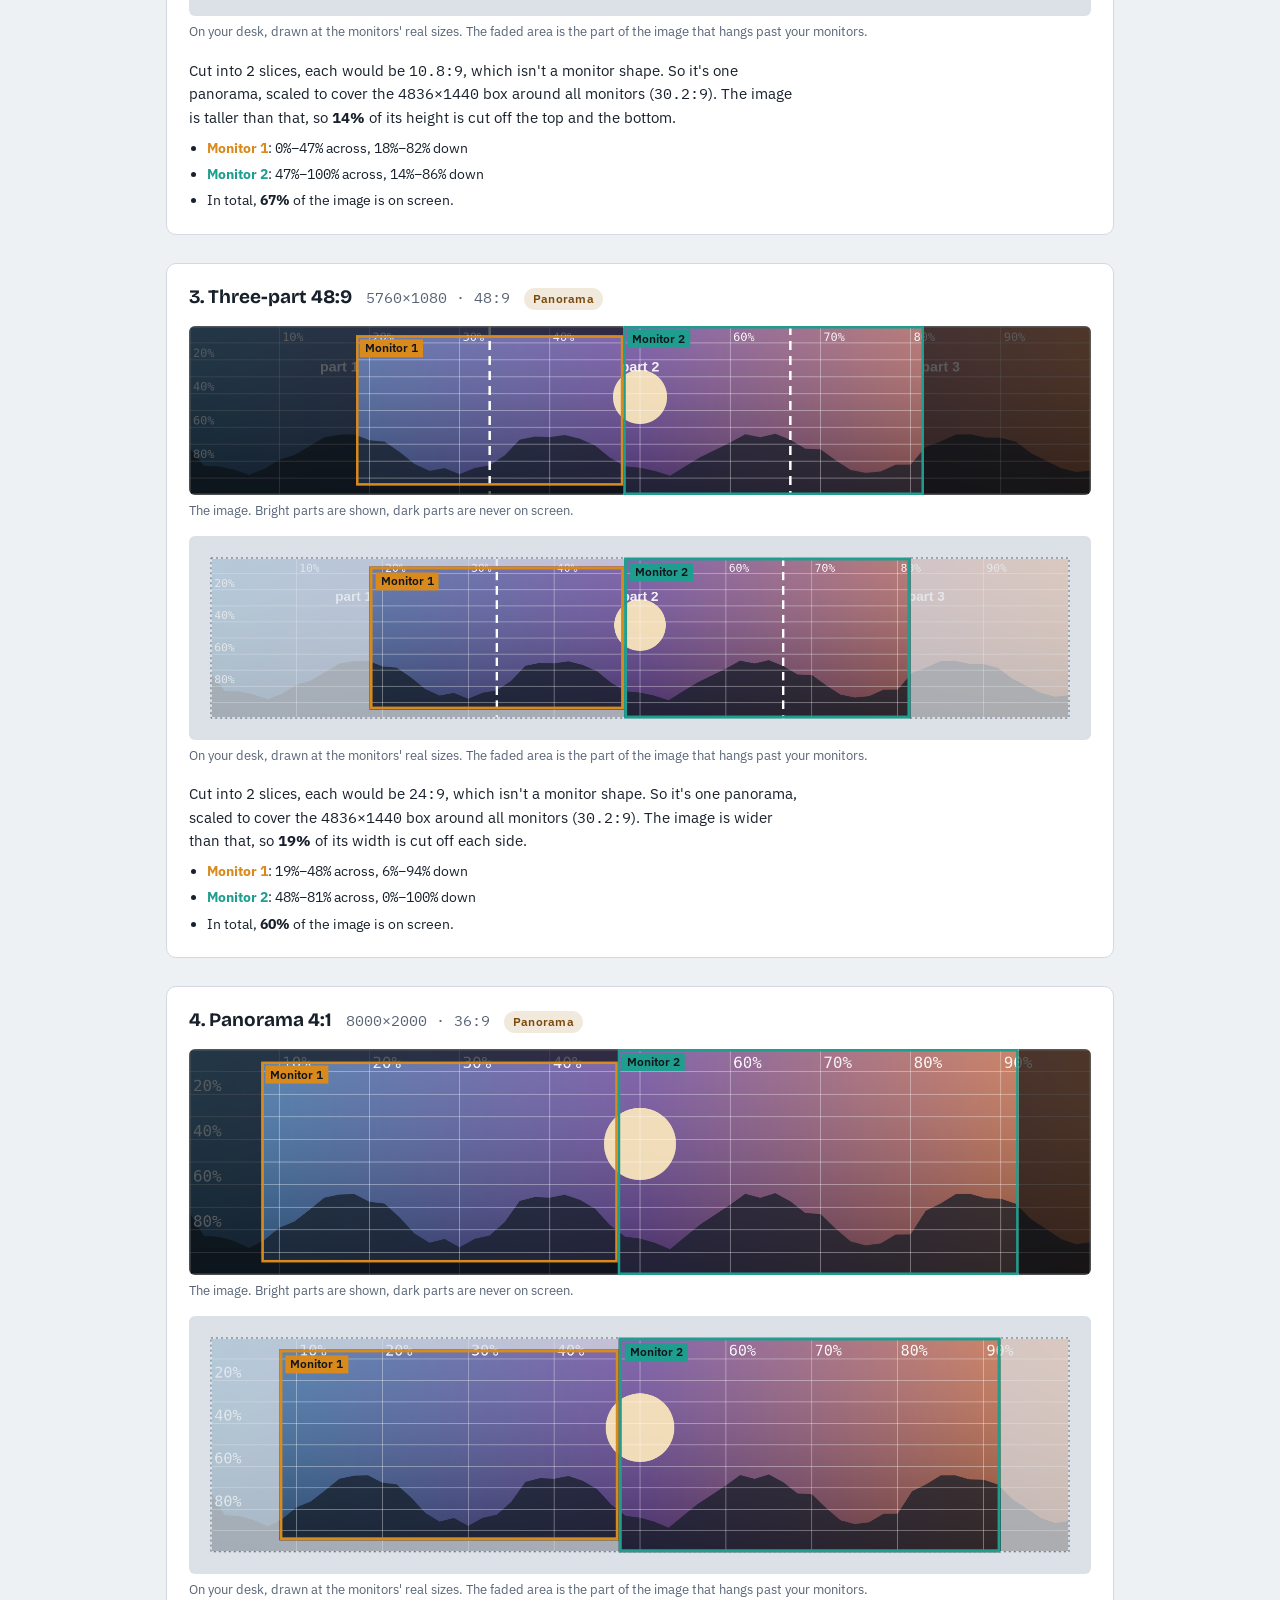
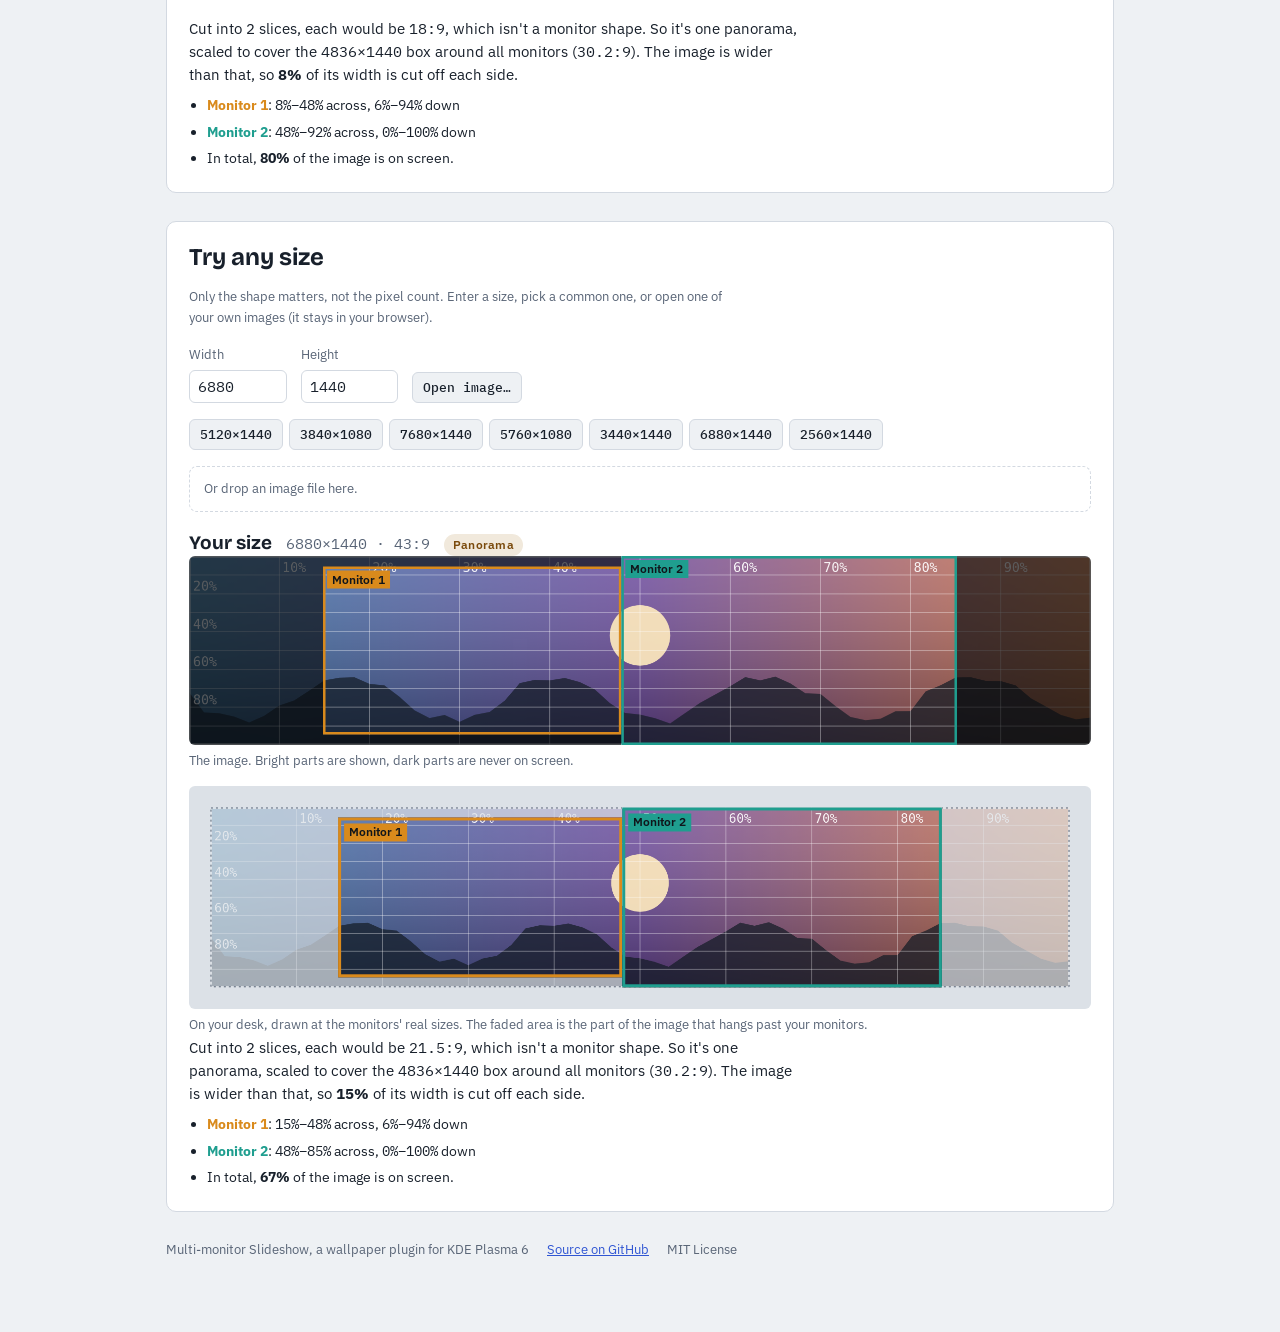
==== commit d9ab0441: "Docs: correct the full-width joins, fill gaps, say "images" throughout - With three or more monitors" ====
--- a/docs/cropping.html
+++ b/docs/cropping.html
@@ -4,7 +4,7 @@
 <meta charset="utf-8">
 <meta name="viewport" content="width=device-width,initial-scale=1">
 <title>How Cropping Works · Multi-monitor Slideshow</title>
-<meta name="description" content="How the Multi-monitor Slideshow wallpaper plugin for KDE Plasma places a spanned picture on your monitors, with your own layout and pictures.">
+<meta name="description" content="How the Multi-monitor Slideshow wallpaper plugin for KDE Plasma places a spanned image on your monitors, with your own layout and images.">
 <link rel="icon" href="images/icon.svg" type="image/svg+xml">
 <link rel="preconnect" href="https://fonts.googleapis.com">
 <link rel="preconnect" href="https://fonts.gstatic.com" crossorigin>
@@ -25,7 +25,7 @@
   <header class="page-head">
     <span class="eyebrow">Multi-monitor Slideshow · spanning folders</span>
     <h1>How a spanned wallpaper gets cropped</h1>
-    <p class="lede">Multi-monitor Slideshow places every spanned picture on your monitors as they really sit on your desk, then cuts it to what each monitor covers. Set up your monitors below to see where each part of a picture ends up. The math is the plugin's own.</p>
+    <p class="lede">Multi-monitor Slideshow places every spanned image on your monitors as they really sit on your desk, then cuts it to what each monitor covers. Set up your monitors below to see where each part of an image ends up. The math is the plugin's own.</p>
   </header>
 
   <section class="panel" aria-labelledby="rules-h">
@@ -34,20 +34,20 @@
       <div class="rule">
         <span class="eyebrow">First</span>
         <b>Lay the monitors out by real size</b>
-        <p>With "Same physical size on every monitor" on, a monitor with bigger pixels takes more room than its pixel count suggests, so the picture keeps its real size on every monitor. Monitors stay touching, and each keeps its vertical alignment from Display Configuration.</p>
+        <p>With "Same physical size on every monitor" on, a monitor with bigger pixels takes more room than its pixel count suggests, so the image keeps its real size on every monitor. Monitors stay touching, and each keeps its vertical alignment from Display Configuration.</p>
       </div>
       <div class="rule">
-        <span class="eyebrow">Full-width pictures</span>
+        <span class="eyebrow">Full-width images</span>
         <b>One slice per monitor</b>
-        <p>A picture as wide as all of the monitors together: cut into one slice per monitor, each slice has a monitor's shape (within 3%). Each slice goes to one monitor, with the joins on the bezels.</p>
+        <p>An image as wide as all of the monitors together: cut into one slice per monitor, each slice has a monitor's shape (within 3%). Each slice goes to one monitor. The joins next to the largest monitor land on its bezels; with three or more monitors of different sizes, a join further out can land inside a smaller monitor.</p>
       </div>
       <div class="rule">
         <span class="eyebrow">Panoramas</span>
         <b>Centered, cut to cover</b>
-        <p>Any other picture is scaled, keeping its shape, until every monitor is covered, and the overhang is cut. It's centered on the monitors as a whole, or with "Always center on the bezel between the monitors", on the middle join (the middle monitor's center with an odd count) and on the middle of the largest monitor.</p>
+        <p>Any other image is scaled, keeping its shape, until every monitor is covered, and the overhang is cut. It's centered on the monitors as a whole, or with "Always center on the bezel between the monitors", on the middle join (the middle monitor's center with an odd count) and on the middle of the largest monitor.</p>
       </div>
     </div>
-    <p class="note">Individual (non-spanning) folders are simpler: each monitor fills itself with its own picture, cropped evenly to its own shape.</p>
+    <p class="note">Individual (non-spanning) folders are simpler: each monitor fills itself with its own image, cropped evenly to its own shape.</p>
   </section>
 
   <section class="panel" aria-labelledby="layout-h">
@@ -61,7 +61,7 @@
       <label class="toggle"><input type="checkbox" id="joinToggle"> Always center on the bezel between the monitors</label>
     </div>
     <p class="pitch" id="pitchNote"></p>
-    <div class="ruler" id="ruler" aria-label="Picture shapes, as width to height"></div>
+    <div class="ruler" id="ruler" aria-label="Image shapes, as width to height"></div>
     <div class="legend" id="legend"></div>
     <p class="note" id="rulerNote"></p>
   </section>
@@ -70,7 +70,7 @@
 
   <section class="panel" aria-labelledby="try-h">
     <h2 id="try-h">Try any size</h2>
-    <p class="note">Only the shape matters, not the pixel count. Enter a size, pick a common one, or open one of your own pictures (it stays in your browser).</p>
+    <p class="note">Only the shape matters, not the pixel count. Enter a size, pick a common one, or open one of your own images (it stays in your browser).</p>
     <div class="try-controls">
       <label class="field">Width <input id="tw" type="number" min="1" value="6880" inputmode="numeric"></label>
       <label class="field">Height <input id="th" type="number" min="1" value="1440" inputmode="numeric"></label>
@@ -174,7 +174,7 @@
     const hw = Math.max(cx - b.x, b.x + b.w - cx), hh = Math.max(cy - b.y, b.y + b.h - cy);
     return { x: cx - hw, y: cy - hh, w: 2 * hw, h: 2 * hh };
   }
-  // Where the picture sits on the desk for one monitor: the kind of
+  // Where the image sits on the desk for one monitor: the kind of
   // placement, its box, and desk = origin + source * k.
   function place(desk, me, iw, ih) {
     const n = desk.list.length;
@@ -193,7 +193,7 @@
     const x0 = Math.max(r.x, c.x), y0 = Math.max(r.y, c.y), x1 = Math.min(r.x + r.w, c.x + c.w), y1 = Math.min(r.y + r.h, c.y + c.h);
     return x1 > x0 && y1 > y0 ? { x: x0, y: y0, w: x1 - x0, h: y1 - y0 } : null;
   }
-  // The part of the picture a monitor shows (src, in picture pixels), and
+  // The part of the image a monitor shows (src, in image pixels), and
   // where that lands on the desk (dst).
   function region(me, p, iw, ih) {
     const vis = clipRect({ x: me.dx, y: me.dy, w: me.dw, h: me.dh }, p.box);
@@ -257,7 +257,7 @@
     patternCache.set(key, c);
     return c;
   }
-  // A full-width picture gets its joins drawn, so you can
+  // A full-width image gets its joins drawn, so you can
   // see where they land.
   function seamsFor(iw, ih) {
     for (let n = 2; n <= MAX_MONS; n++) {
@@ -323,27 +323,36 @@
     const refName = n > 1 ? `${ref.name} (the largest)` : ref.name;
     const cut = (box) => {
       const ba = box.w / box.h;
-      if (a > ba * 1.001) return `The picture is wider than that, so <b>${pct((1 - ba / a) / 2)}</b> of its width is cut off each side.`;
-      if (a < ba * 0.999) return `The picture is taller than that, so <b>${pct((1 - a / ba) / 2)}</b> of its height is cut off the top and the bottom.`;
-      return `The picture has exactly that shape, so it fits without cutting.`;
+      if (a > ba * 1.001) return `The image is wider than that, so <b>${pct((1 - ba / a) / 2)}</b> of its width is cut off each side.`;
+      if (a < ba * 0.999) return `The image is taller than that, so <b>${pct((1 - a / ba) / 2)}</b> of its height is cut off the top and the bottom.`;
+      return `The image has exactly that shape, so it fits without cutting.`;
     };
     if (A.kind === "join") {
       const b = A.per[0].p.box;
       out.push(`<p>${n > 1 ? `Cut into ${n} slices, each would be <span class="num">${ar((iw / n) / ih)}</span>, which isn't a monitor shape. So it's a panorama. ` : ""}Centered on the ${n % 2 === 0 ? "middle join" : "middle monitor"} and on the middle of ${refName}, it has to cover a <span class="num">${R(b.w)}×${R(b.h)}</span> box (<span class="num">${ar(b.w / b.h)}</span>, in ${ref.name}'s pixels) to reach every monitor. ${cut(b)}</p>`);
     } else if (A.kind === "split") {
+      // A smaller monitor further out from the largest one can't reach the
+      // edge of its slice, so that join lands inside it.
+      const b = A.per[0].p.box, inside = [];
+      for (let k = 1; k < n; k++) {
+        const seam = b.x + b.w * k / n, m = A.desk.list.find(d => seam > d.dx + 0.5 && seam < d.dx + d.dw - 0.5);
+        if (!m) continue;
+        const left = m.dx < A.desk.ref.dx, px = (left ? m.dx + m.dw - seam : seam - m.dx) / m.f;
+        inside.push(` The join between parts ${k} and ${k + 1} lands inside ${m.name}, <span class="num">${R(px)}</span> px from its ${left ? "right" : "left"} edge.`);
+      }
       out.push(n > 1
-        ? `<p>Cut into ${n} slices, each is <span class="num">${ar((iw / n) / ih)}</span>, within 3% of the monitors' shape. So it's full-width: one slice per monitor, placed so the slice of ${refName} sits exactly on it. The other monitors show the part of their slice they physically cover.</p>`
-        : `<p>The picture has the monitor's shape (within 3%), so it fills the monitor.</p>`);
+        ? `<p>Cut into ${n} slices, each is <span class="num">${ar((iw / n) / ih)}</span>, within 3% of the monitors' shape. So it's full-width: one slice per monitor, placed so the slice of ${refName} sits exactly on it. The other monitors show the part of the image they physically cover.${inside.join("")}</p>`
+        : `<p>The image has the monitor's shape (within 3%), so it fills the monitor.</p>`);
     } else if (A.kind === "pano") {
       const b = A.desk.box;
       out.push(`<p>${n > 1 ? `Cut into ${n} slices, each would be <span class="num">${ar((iw / n) / ih)}</span>, which isn't a monitor shape. So it's one panorama, scaled` : "It's scaled"} to cover the <span class="num">${R(b.w)}×${R(b.h)}</span> box around ${n > 1 ? "all monitors" : "the monitor"} (<span class="num">${ar(b.w / b.h)}</span>). ${cut(b)}</p>`);
     } else {
-      out.push(`<p>Your monitors have different shapes, and each runs the full-width test against its own shape: this picture is full-width for some and a panorama for others. Expect a mismatch at the joins.</p>`);
+      out.push(`<p>Your monitors have different shapes, and each runs the full-width test against its own shape: this image is full-width for some and a panorama for others. Expect a mismatch at the joins.</p>`);
     }
     const tot = A.per.reduce((s, q) => s + (q.reg ? q.reg.src.w * q.reg.src.h : 0), 0) / (iw * ih);
     out.push(`<ul>${A.per.map(q => q.reg
       ? `<li><b style="color:var(${q.me.color})">${q.me.name}</b>: <span class="num">${pct(q.reg.src.x / iw)}–${pct((q.reg.src.x + q.reg.src.w) / iw)}</span> across, <span class="num">${pct(q.reg.src.y / ih)}–${pct((q.reg.src.y + q.reg.src.h) / ih)}</span> down</li>`
-      : `<li><b>${q.me.name}</b>: nothing</li>`).join("")}<li>In total, <b>${pct(Math.min(1, tot))}</b> of the picture is on screen.</li></ul>`);
+      : `<li><b>${q.me.name}</b>: nothing</li>`).join("")}<li>In total, <b>${pct(Math.min(1, tot))}</b> of the image is on screen.</li></ul>`);
     return out.join("");
   }
 
@@ -353,8 +362,8 @@
     host.innerHTML = `
       <div class="case-head"><h3></h3><span class="num" style="color:var(--muted)">${spec.sizeLabel} · ${ar(spec.iw / spec.ih)}</span><span class="chip ${cls}">${txt}</span></div>
       <div class="views">
-        <figure><canvas class="c-src"></canvas><figcaption>The picture. Bright parts are shown, dark parts are never on screen.</figcaption></figure>
-        <figure><canvas class="c-desk"></canvas><figcaption>On your desk, drawn at the monitors' real sizes. The faded area is the part of the picture that hangs past your monitors.</figcaption></figure>
+        <figure><canvas class="c-src"></canvas><figcaption>The image. Bright parts are shown, dark parts are never on screen.</figcaption></figure>
+        <figure><canvas class="c-desk"></canvas><figcaption>On your desk, drawn at the monitors' real sizes. The faded area is the part of the image that hangs past your monitors.</figcaption></figure>
       </div>
       <div class="facts">${explain(spec, A)}</div>`;
     host.querySelector("h3").textContent = spec.title;
@@ -415,10 +424,10 @@
     const differ = others.filter(s => Math.abs(ratio(s) - 1) > 0.005);
     const bigger = s => `${s.name}'s pixels are ${pct(Math.abs(ratio(s) - 1))} ${ratio(s) > 1 ? "bigger" : "smaller"} than ${ref.name}'s`;
     let pitch;
-    if (n === 1) pitch = "With one monitor, spanned pictures are placed like individual ones.";
-    else if (differ.length === 0) pitch = `All monitors have the same pixel size, so the picture is laid out pixel for pixel. ${ref.name} is the reference.`;
-    else if (state.phys) pitch = `${ref.name} is the largest, and the reference. ` + differ.map(s => `${bigger(s)}, so it draws the picture with ${ratio(s) > 1 ? "fewer" : "more"} pixels to keep it the same size.`).join(" ");
-    else pitch = `Pixel for pixel: ${differ.map(s => `${bigger(s)}, so the picture looks ${pct(Math.abs(ratio(s) - 1))} ${ratio(s) > 1 ? "bigger" : "smaller"} there.`).join(" ")}`;
+    if (n === 1) pitch = "With one monitor, spanned images are placed like individual ones.";
+    else if (differ.length === 0) pitch = `All monitors have the same pixel size, so the image is laid out pixel for pixel. ${ref.name} is the reference.`;
+    else if (state.phys) pitch = `${ref.name} is the largest, and the reference. ` + differ.map(s => `${bigger(s)}, so it draws the image with ${ratio(s) > 1 ? "fewer" : "more"} pixels to keep it the same size.`).join(" ");
+    else pitch = `Pixel for pixel: ${differ.map(s => `${bigger(s)}, so the image looks ${pct(Math.abs(ratio(s) - 1))} ${ratio(s) > 1 ? "bigger" : "smaller"} there.`).join(" ")}`;
     document.getElementById("pitchNote").textContent = pitch;
 
     const shapes = [...new Set(desk.list.map(s => (s.w / s.h).toFixed(4)))].map(Number);
--- a/docs/style.css
+++ b/docs/style.css
@@ -118,6 +118,7 @@
 @media (min-width: 820px) { .hero { grid-template-columns: 1.05fr 1fr; } }
 .hero .text { display: grid; gap: 16px; align-content: start; }
 .hero img { width: 100%; height: auto; display: block; border-radius: 14px; box-shadow: 0 12px 32px rgba(10, 16, 30, 0.22); }
+.shot img { width: 100%; height: auto; display: block; border: 1px solid var(--line); border-radius: 8px; }
 .actions { display: flex; flex-wrap: wrap; gap: 10px; }
 .btn { display: inline-flex; align-items: center; padding: 9px 16px; border-radius: 8px; border: 1px solid var(--line); background: var(--surface); color: var(--ink); font: 600 14px var(--f-body); text-decoration: none; }
 .btn:hover { border-color: var(--accent); }
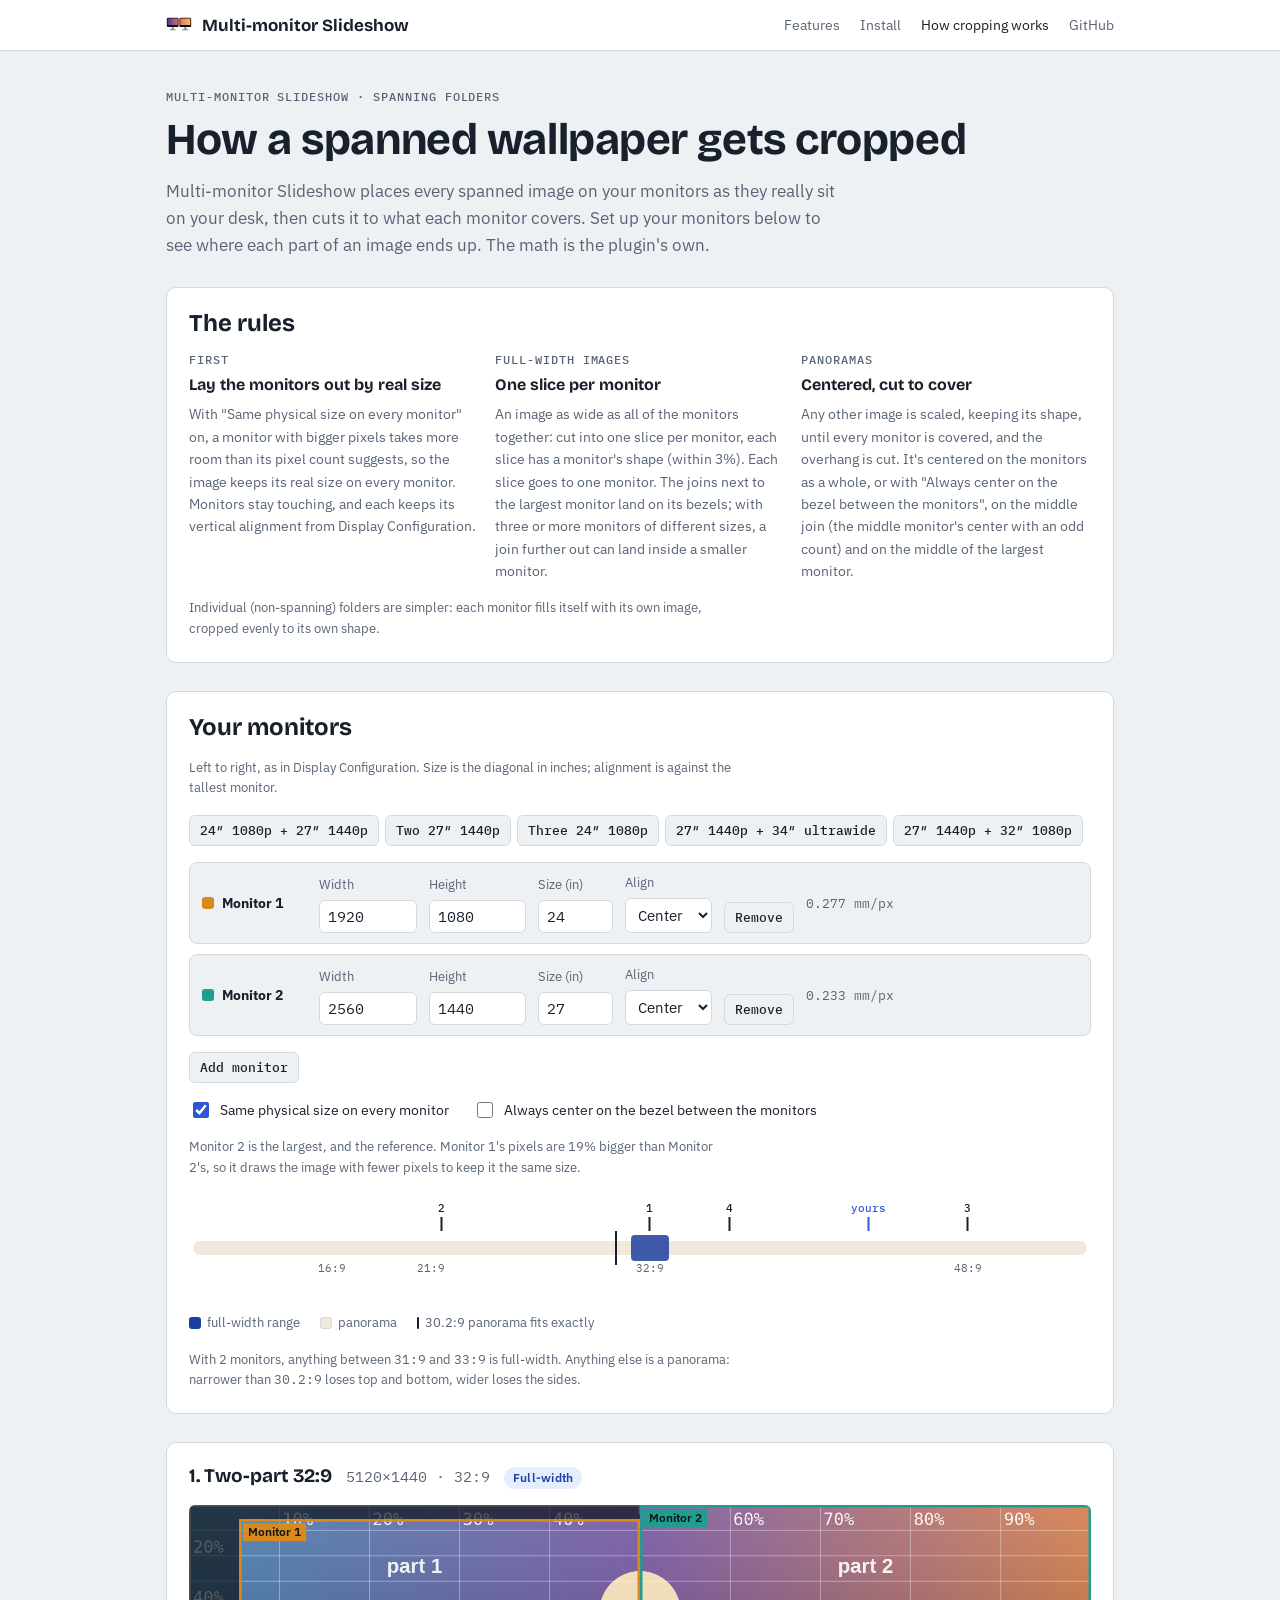
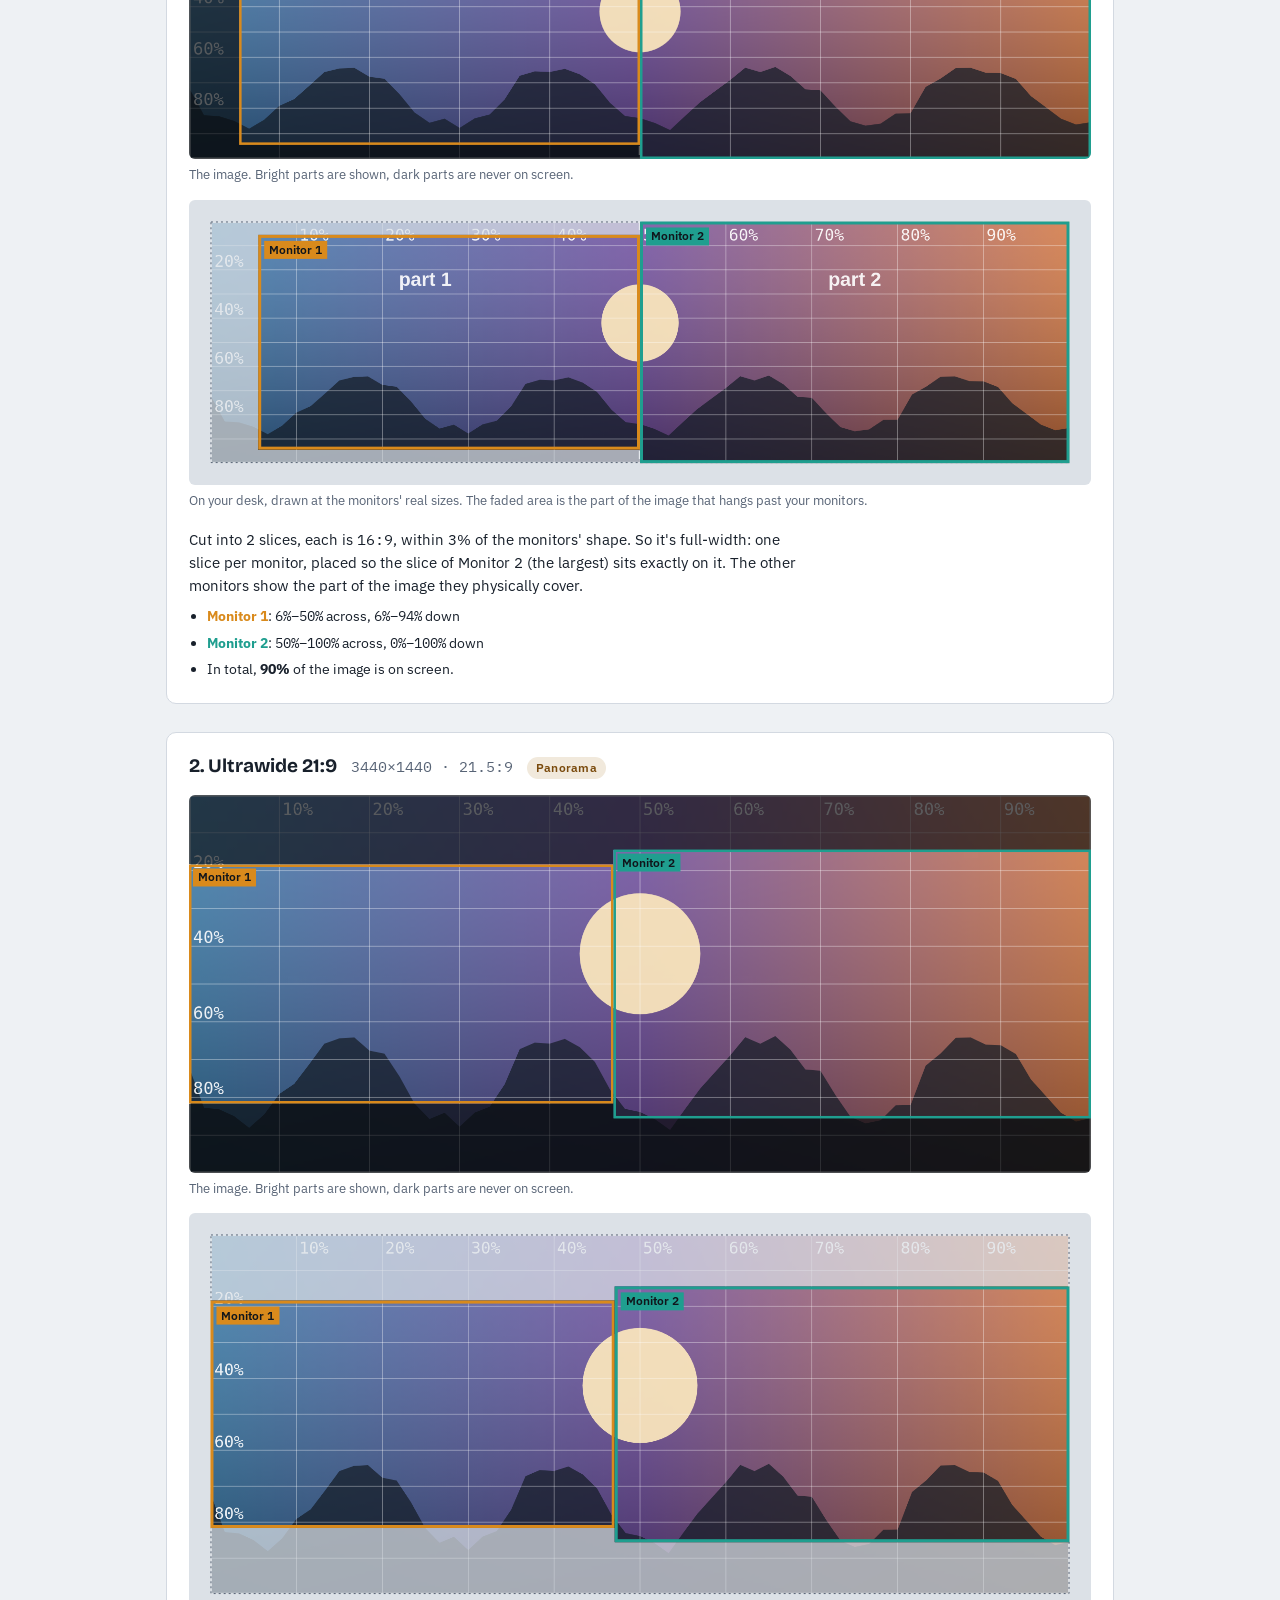
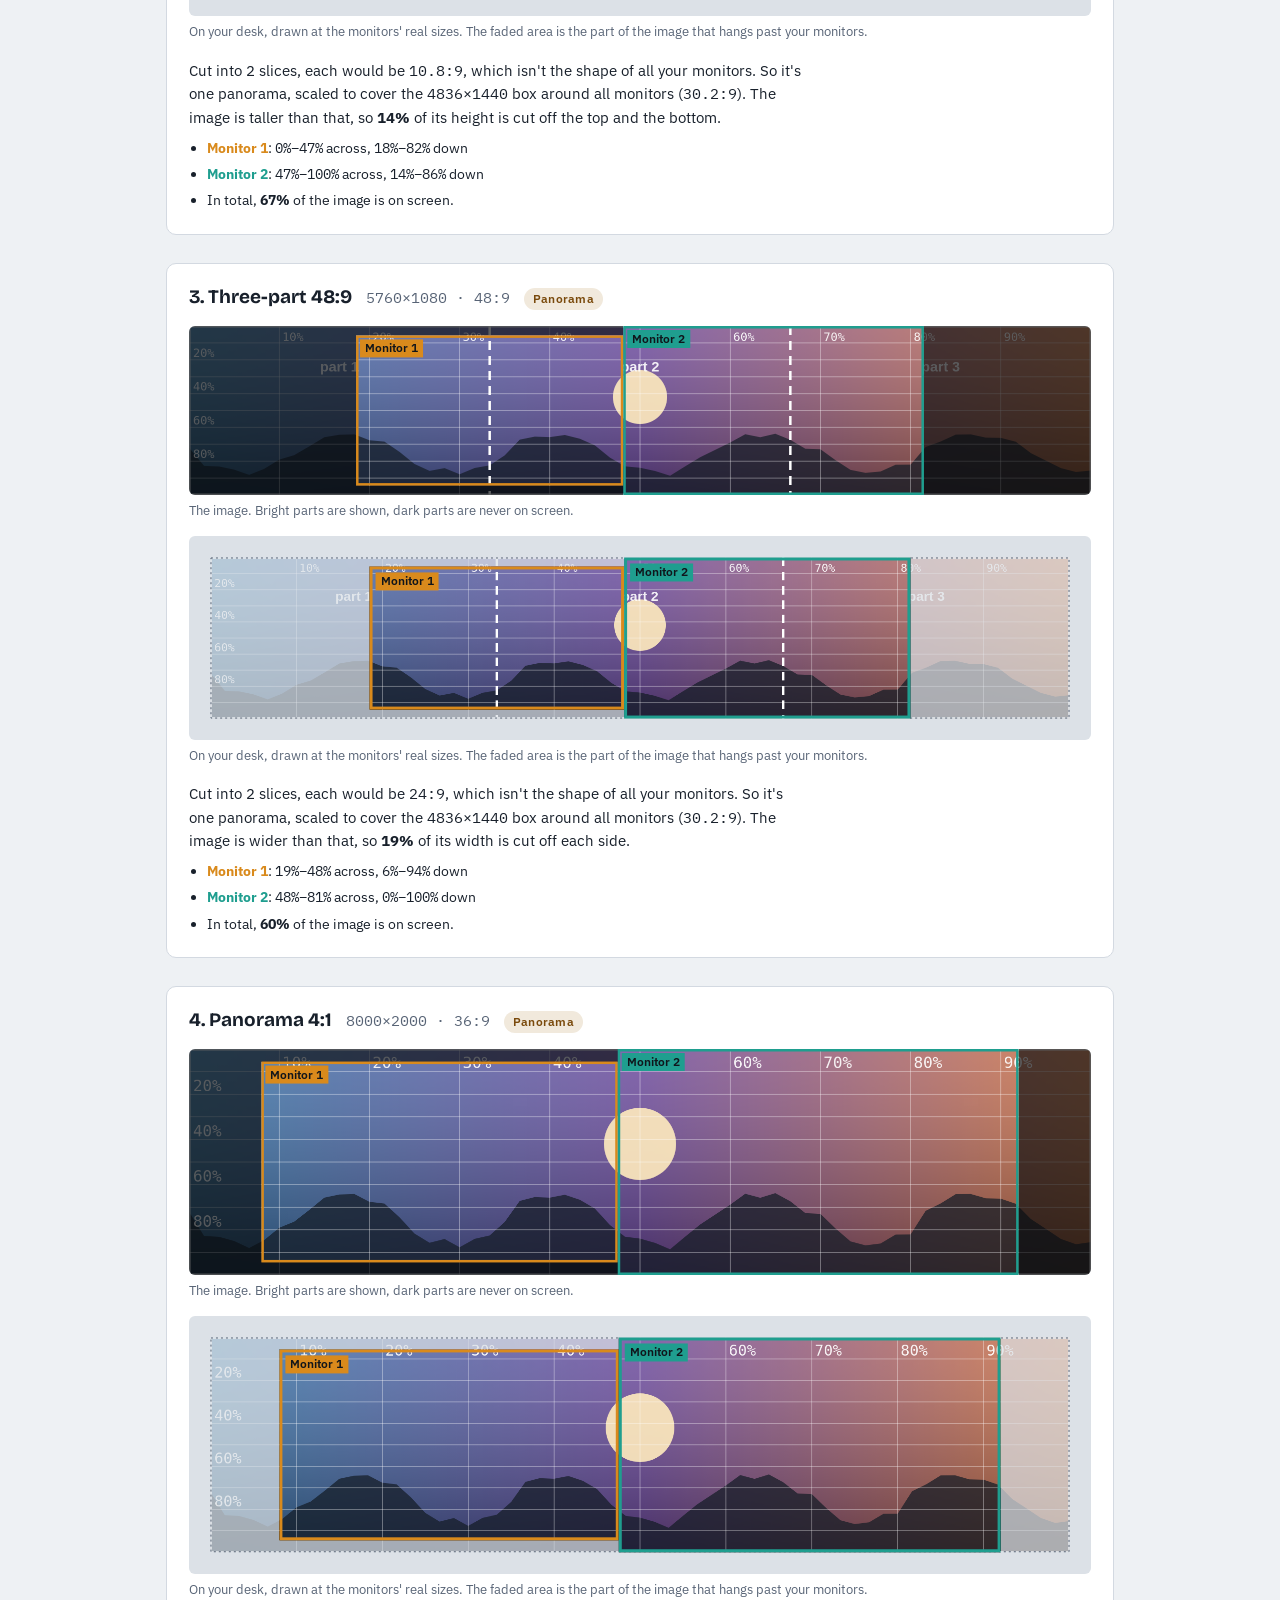
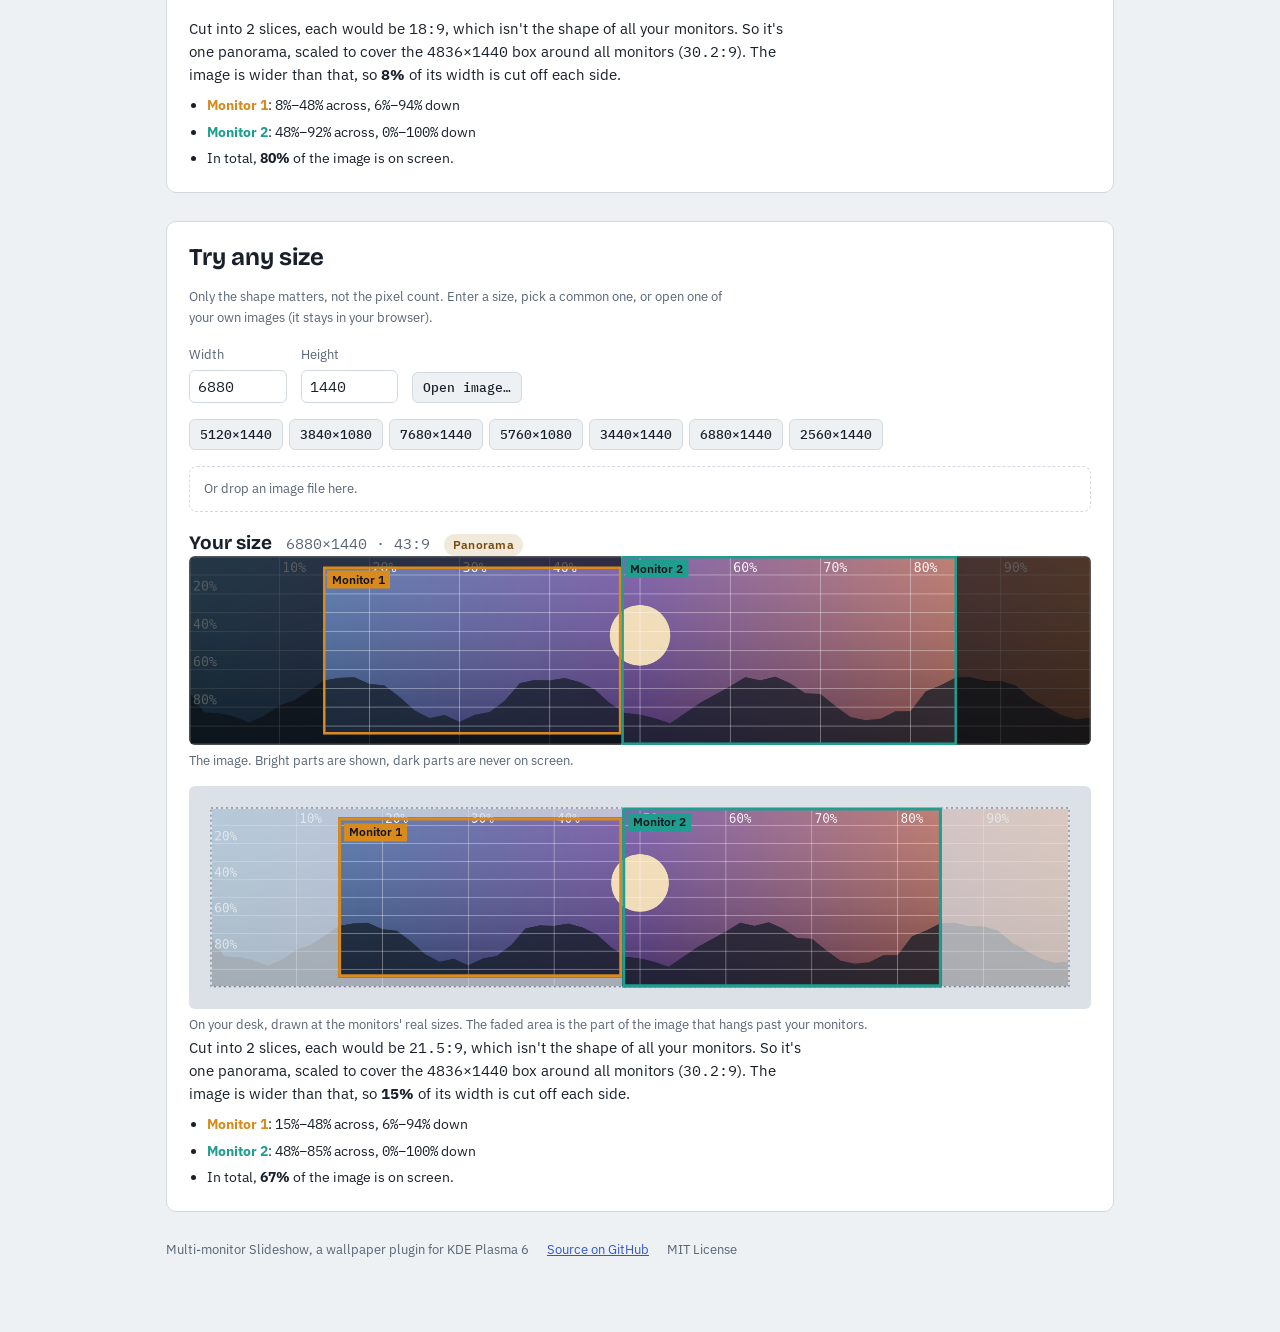
==== commit 3f879c56: "Full-width only when a slice matches every monitor's shape Each screen tested the image against its " ====
--- a/docs/cropping.html
+++ b/docs/cropping.html
@@ -148,7 +148,8 @@
       e.f = usePhys ? ref.density / e.density : 1;
       e.dw = e.w * e.f; e.dh = e.h * e.f;
       const dh = ref.h - e.h;
-      e.dy = Math.abs(dh) < 1 ? e.y : ref.y + (e.y - ref.y) / dh * (ref.h - e.dh);
+      const t = Math.abs(dh) < 1 ? 0 : Math.min(1, Math.max(0, (e.y - ref.y) / dh));
+      e.dy = ref.y + t * (ref.h - e.dh) + (e.y - ref.y - t * dh);
     });
     ref.dx = ref.x;
     for (let l = refIndex - 1; l >= 0; l--) {
@@ -174,13 +175,17 @@
     const hw = Math.max(cx - b.x, b.x + b.w - cx), hh = Math.max(cy - b.y, b.y + b.h - cy);
     return { x: cx - hw, y: cy - hh, w: 2 * hw, h: 2 * hh };
   }
+  // Full-width: a 1/n slice has the shape of every monitor, within 3%.
+  function isFullWidth(desk, iw, ih) {
+    const u = (iw / desk.list.length) / ih;
+    return desk.list.every(m => Math.abs(u - m.w / m.h) / (m.w / m.h) < 0.03);
+  }
   // Where the image sits on the desk for one monitor: the kind of
   // placement, its box, and desk = origin + source * k.
   function place(desk, me, iw, ih) {
     const n = desk.list.length;
     let kind, box, stretch = false;
-    const unitAspect = (iw / n) / ih, myAspect = me.w / me.h;
-    if (Math.abs(unitAspect - myAspect) / myAspect < 0.03) {
+    if (isFullWidth(desk, iw, ih)) {
       kind = "split"; stretch = true;
       box = { x: desk.ref.dx - desk.refIndex * desk.ref.dw, y: desk.ref.dy, w: desk.ref.dw * n, h: desk.ref.dh };
     } else if (state.join) { kind = "join"; box = joinBox(desk); }
@@ -205,8 +210,7 @@
   function analyse(iw, ih) {
     const desk = deskLayout(screens());
     const per = desk.list.map(me => { const p = place(desk, me, iw, ih); return { me, p, reg: region(me, p, iw, ih) }; });
-    const kinds = [...new Set(per.map(q => q.p.kind))];
-    return { desk, per, kind: kinds.length === 1 ? kinds[0] : "mixed" };
+    return { desk, per, kind: per[0].p.kind };
   }
 
   // ---- drawing ----
@@ -329,7 +333,7 @@
     };
     if (A.kind === "join") {
       const b = A.per[0].p.box;
-      out.push(`<p>${n > 1 ? `Cut into ${n} slices, each would be <span class="num">${ar((iw / n) / ih)}</span>, which isn't a monitor shape. So it's a panorama. ` : ""}Centered on the ${n % 2 === 0 ? "middle join" : "middle monitor"} and on the middle of ${refName}, it has to cover a <span class="num">${R(b.w)}×${R(b.h)}</span> box (<span class="num">${ar(b.w / b.h)}</span>, in ${ref.name}'s pixels) to reach every monitor. ${cut(b)}</p>`);
+      out.push(`<p>${n > 1 ? `Cut into ${n} slices, each would be <span class="num">${ar((iw / n) / ih)}</span>, which isn't the shape of all your monitors. So it's a panorama. ` : ""}Centered on the ${n % 2 === 0 ? "middle join" : "middle monitor"} and on the middle of ${refName}, it has to cover a <span class="num">${R(b.w)}×${R(b.h)}</span> box (<span class="num">${ar(b.w / b.h)}</span>, in ${ref.name}'s pixels) to reach every monitor. ${cut(b)}</p>`);
     } else if (A.kind === "split") {
       // A smaller monitor further out from the largest one can't reach the
       // edge of its slice, so that join lands inside it.
@@ -343,11 +347,9 @@
       out.push(n > 1
         ? `<p>Cut into ${n} slices, each is <span class="num">${ar((iw / n) / ih)}</span>, within 3% of the monitors' shape. So it's full-width: one slice per monitor, placed so the slice of ${refName} sits exactly on it. The other monitors show the part of the image they physically cover.${inside.join("")}</p>`
         : `<p>The image has the monitor's shape (within 3%), so it fills the monitor.</p>`);
-    } else if (A.kind === "pano") {
+    } else {
       const b = A.desk.box;
-      out.push(`<p>${n > 1 ? `Cut into ${n} slices, each would be <span class="num">${ar((iw / n) / ih)}</span>, which isn't a monitor shape. So it's one panorama, scaled` : "It's scaled"} to cover the <span class="num">${R(b.w)}×${R(b.h)}</span> box around ${n > 1 ? "all monitors" : "the monitor"} (<span class="num">${ar(b.w / b.h)}</span>). ${cut(b)}</p>`);
-    } else {
-      out.push(`<p>Your monitors have different shapes, and each runs the full-width test against its own shape: this image is full-width for some and a panorama for others. Expect a mismatch at the joins.</p>`);
+      out.push(`<p>${n > 1 ? `Cut into ${n} slices, each would be <span class="num">${ar((iw / n) / ih)}</span>, which isn't the shape of all your monitors. So it's one panorama, scaled` : "It's scaled"} to cover the <span class="num">${R(b.w)}×${R(b.h)}</span> box around ${n > 1 ? "all monitors" : "the monitor"} (<span class="num">${ar(b.w / b.h)}</span>). ${cut(b)}</p>`);
     }
     const tot = A.per.reduce((s, q) => s + (q.reg ? q.reg.src.w * q.reg.src.h : 0), 0) / (iw * ih);
     out.push(`<ul>${A.per.map(q => q.reg
@@ -356,7 +358,7 @@
     return out.join("");
   }
 
-  const KIND_CHIP = { join: ["pano", "Panorama on the join"], split: ["split", "Full-width"], pano: ["pano", "Panorama"], mixed: ["pano", "Mixed"] };
+  const KIND_CHIP = { join: ["pano", "Panorama on the join"], split: ["split", "Full-width"], pano: ["pano", "Panorama"] };
   function renderCase(host, spec) {
     const A = analyse(spec.iw, spec.ih), [cls, txt] = KIND_CHIP[A.kind];
     host.innerHTML = `
@@ -436,13 +438,18 @@
     const lo = 1, hi = Math.max(5, Math.ceil(Math.max(...aspects) + 0.5));
     const P = v => ((Math.min(hi, Math.max(lo, v)) - lo) / (hi - lo) * 100) + "%";
     let html = `<div class="track"></div>`;
-    shapes.forEach(m => { const x = n * m * 0.97, y = n * m * 1.03; html += `<div class="band" style="left:${P(x)};width:calc(${P(y)} - ${P(x)})"></div>`; });
+    // Full-width: within 3% of every monitor's shape, so the range is
+    // where the monitors' ranges overlap (nowhere, if they differ much).
+    const fwLo = n * Math.max(...shapes) * 0.97, fwHi = n * Math.min(...shapes) * 1.03;
+    if (fwLo < fwHi) html += `<div class="band" style="left:${P(fwLo)};width:calc(${P(fwHi)} - ${P(fwLo)})"></div>`;
     html += `<div class="fit" style="left:${P(fa)}"></div>`;
     const legend = `<span><i class="sw" style="background:var(--chip-split-ink)"></i>full-width range</span><span><i class="sw" style="background:var(--chip-pano);border:1px solid var(--line)"></i>panorama</span><span><i class="sw" style="background:var(--ink);width:2px"></i>${ar(fa)} panorama fits exactly</span>`;
     const pano = `Anything else is a panorama${state.join ? ", centered on the join" : ""}: narrower than <span class="num">${ar(fa)}</span> loses top and bottom, wider loses the sides.`;
     const note = shapes.length === 1
       ? `With ${n} monitor${n > 1 ? "s" : ""}, anything between <span class="num">${ar(n * shapes[0] * 0.97)}</span> and <span class="num">${ar(n * shapes[0] * 1.03)}</span> is full-width. ${pano}`
-      : `Your monitors have different shapes, so each runs the full-width test for its own shape (one band each). ${pano}`;
+      : fwLo < fwHi
+        ? `Your monitors have slightly different shapes. A full-width image has to match all of them: anything between <span class="num">${ar(fwLo)}</span> and <span class="num">${ar(fwHi)}</span>. ${pano}`
+        : `Your monitors have different shapes, so no image can be full-width for all of them. Every spanned image is a panorama${state.join ? ", centered on the join" : ""}: narrower than <span class="num">${ar(fa)}</span> loses top and bottom, wider loses the sides.`;
     [16, 21, 32, 48, 64].forEach(w => { if (w / 9 > lo && w / 9 <= hi) html += `<span class="tick" style="left:${P(w / 9)}">${w}:9</span>`; });
     EXAMPLES.forEach((e, i) => { html += `<span class="mk" style="left:${P(e.iw / e.ih)}">${i + 1}</span>`; });
     const c = state.custom; html += `<span class="mk" style="left:${P(c.iw / c.ih)};color:var(--accent)">yours</span>`;
